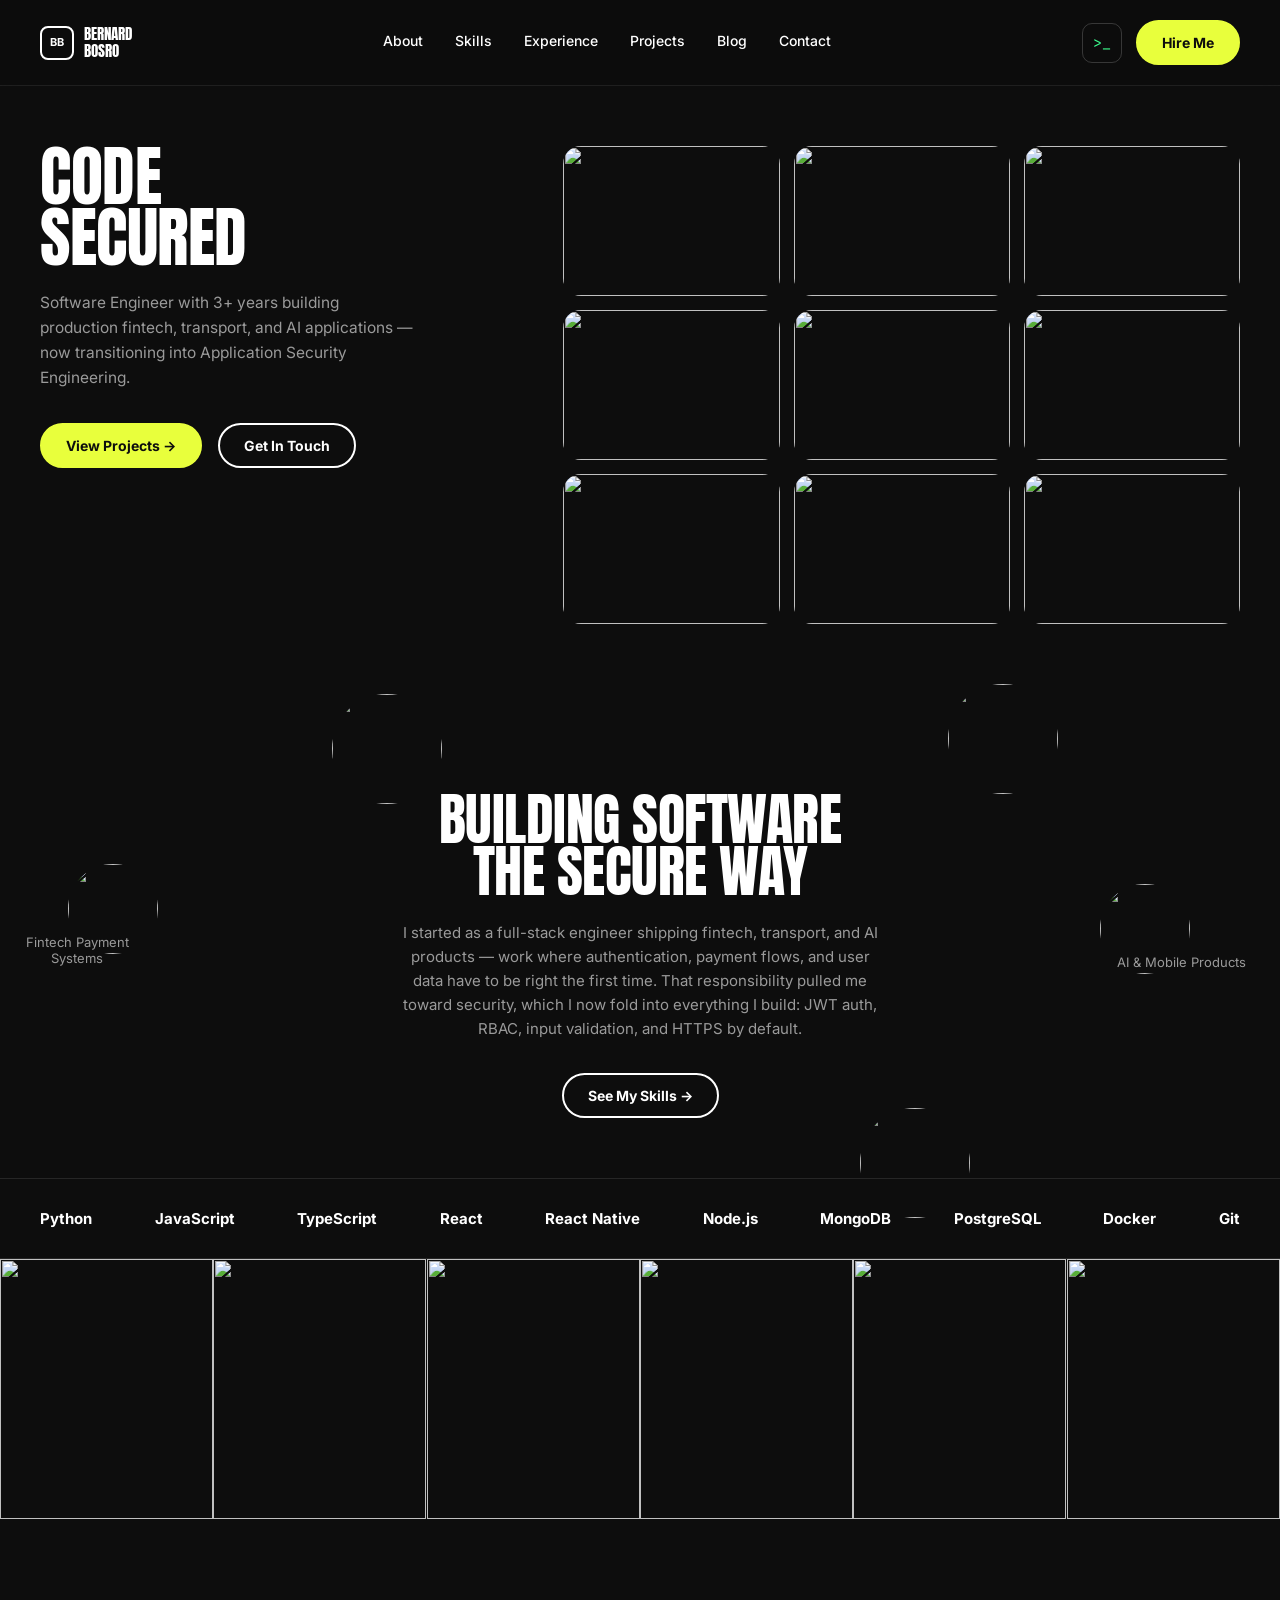
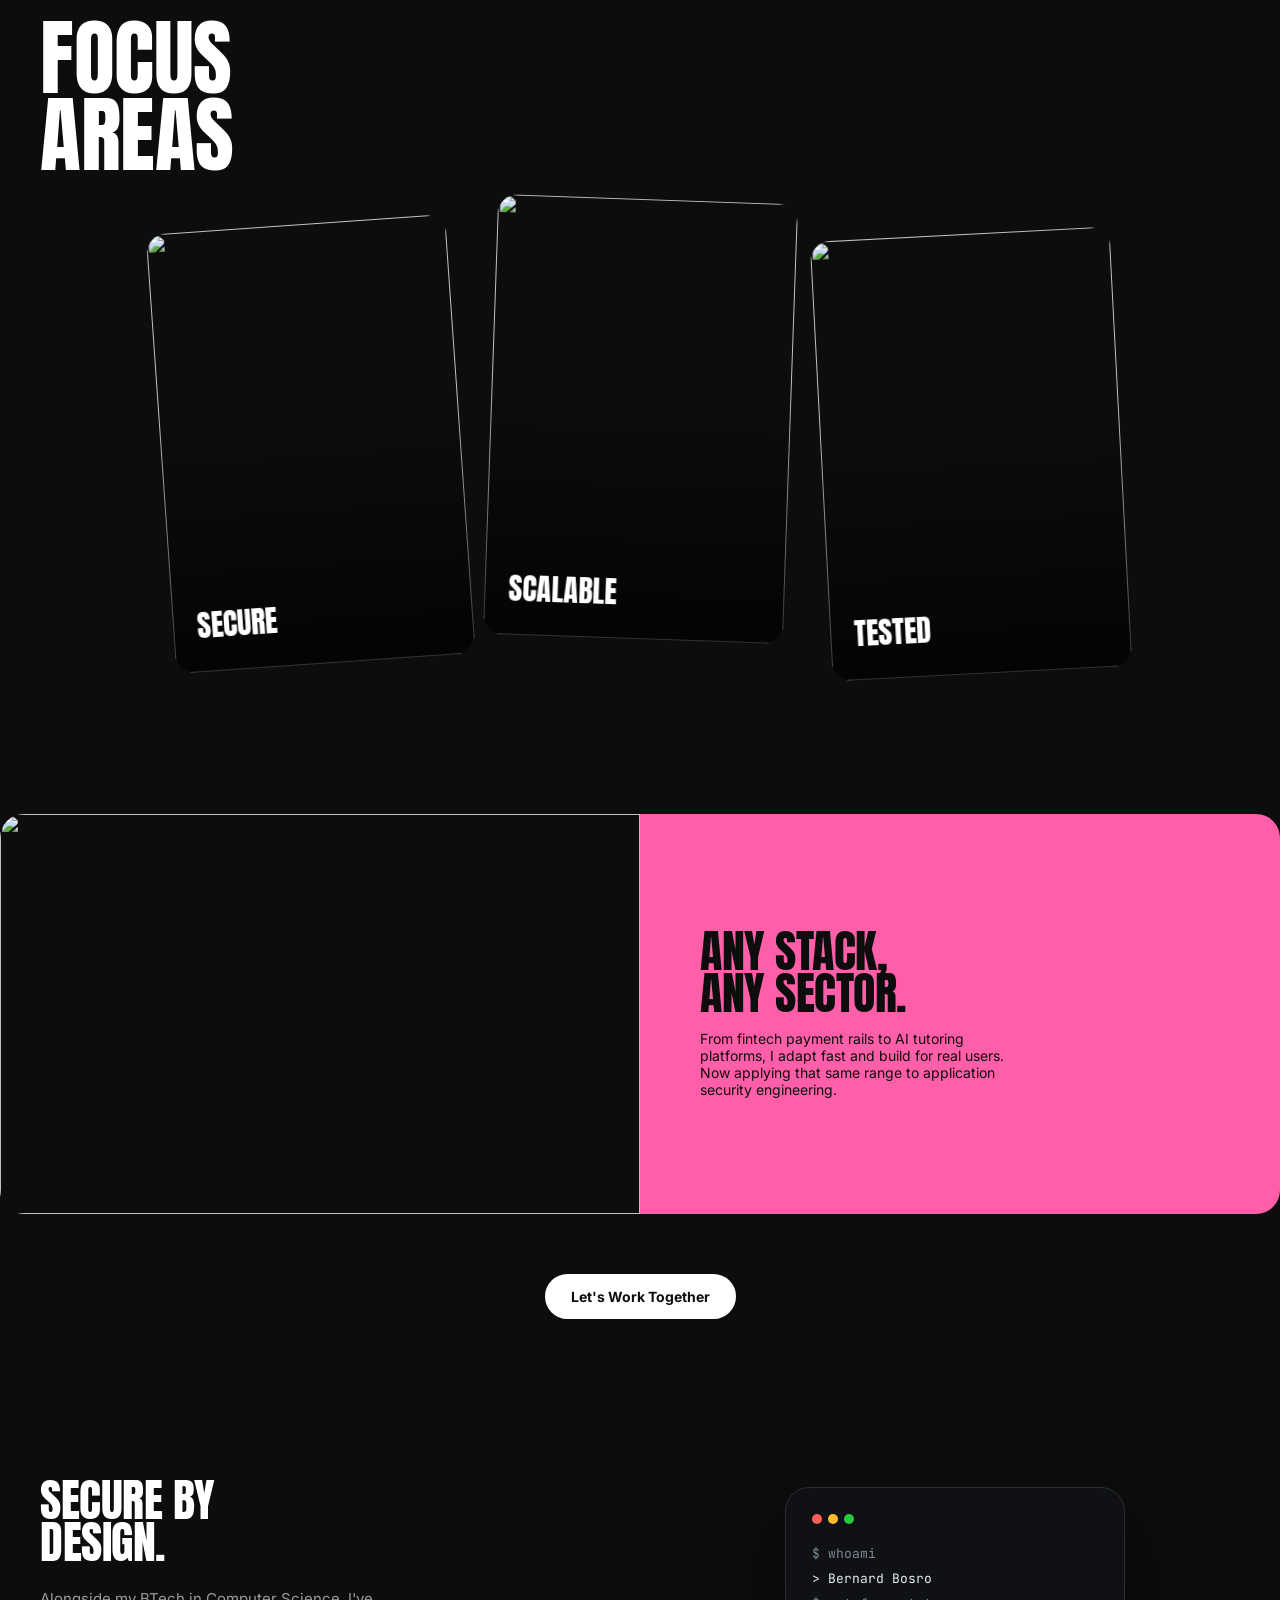
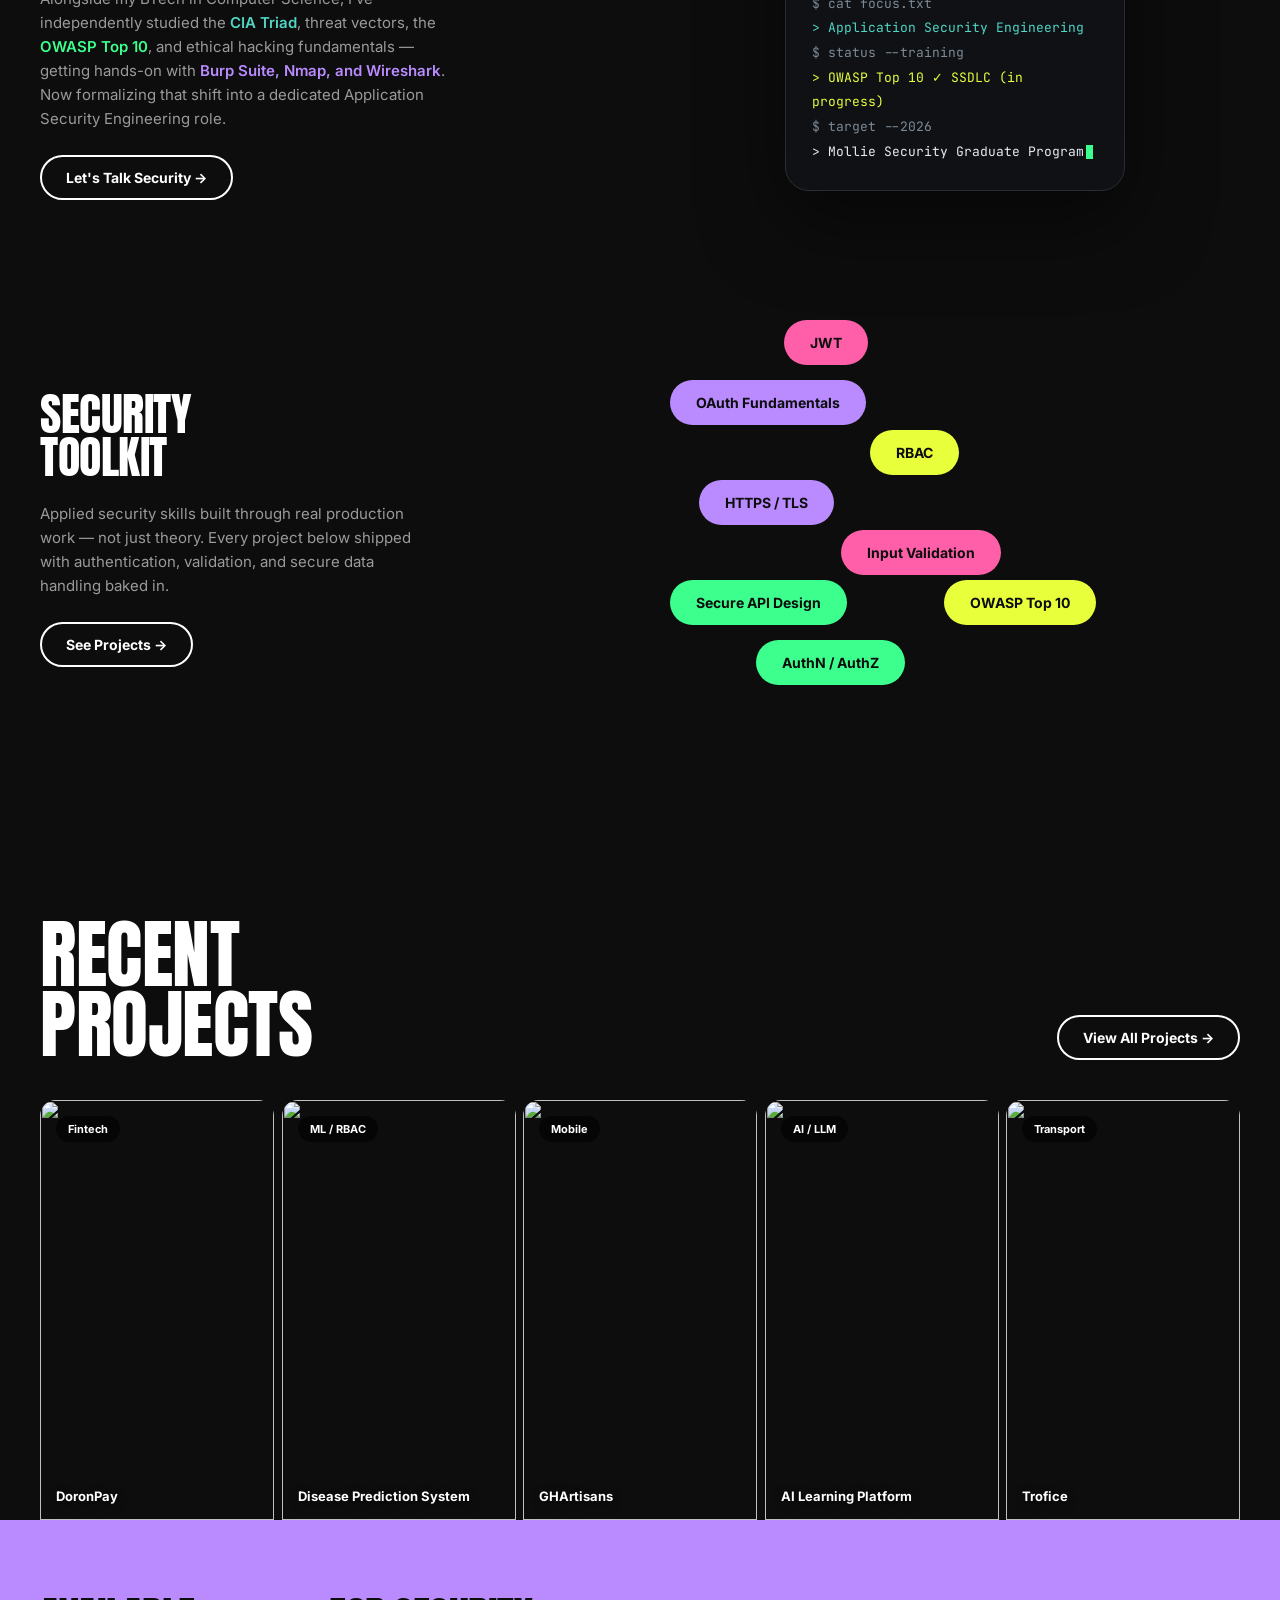
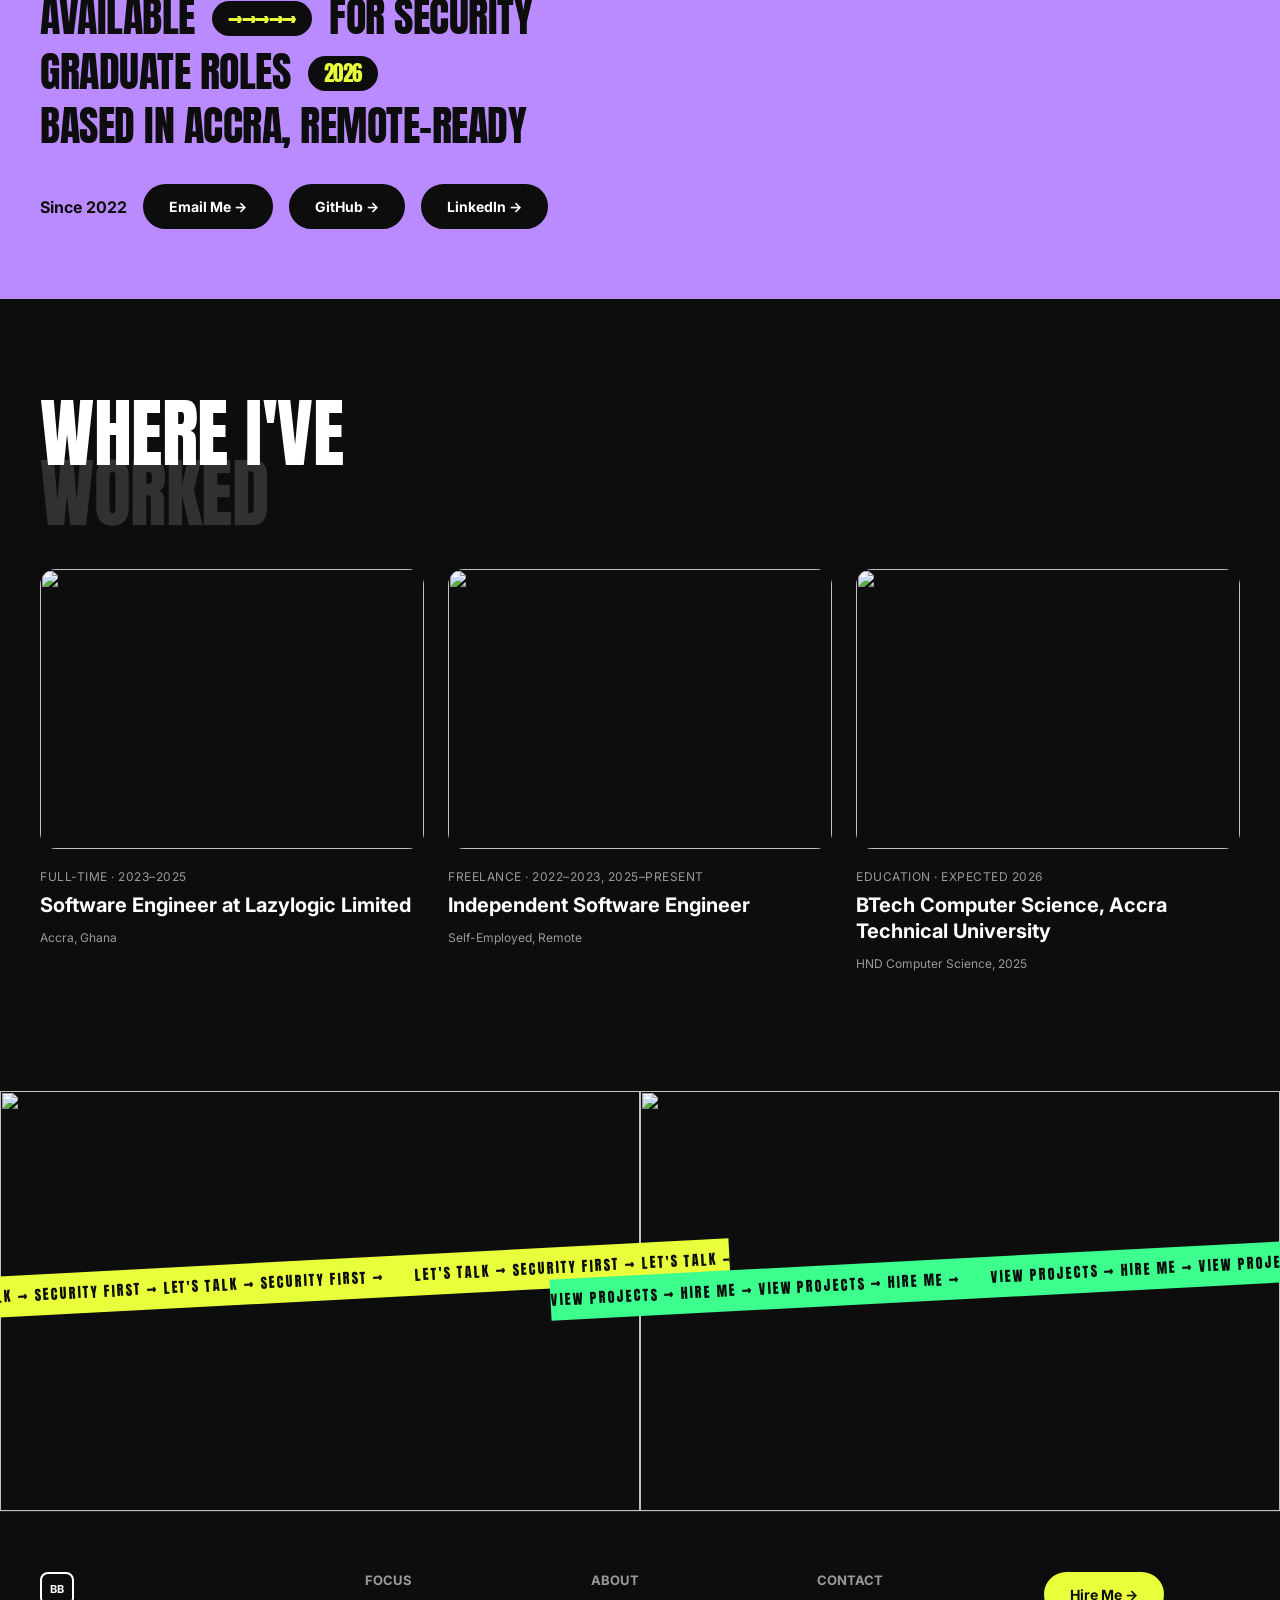
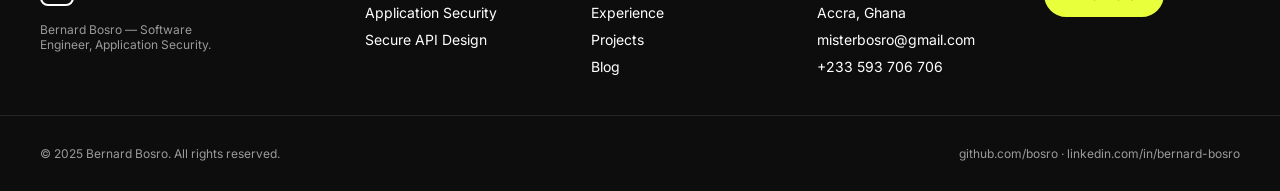
==== index.html @ cc74911b "first commit" ====
<!DOCTYPE html>
<html lang="en">
<head>
<meta charset="UTF-8">
<meta name="viewport" content="width=device-width, initial-scale=1.0">
<title>Bernard Bosro — Software Engineer / Application Security</title>
<link rel="stylesheet" href="style.css">
</head>
<body>

  <!-- NAV -->
  <header>
    <nav>
      <div class="logo">
        <div class="logo-box">BB</div>
        BERNARD<br>BOSRO
      </div>
      <div class="nav-links">
        <a href="#about">About</a>
        <a href="#skills">Skills</a>
        <a href="#experience">Experience</a>
        <a href="#projects">Projects</a>
        <a href="blog.html">Blog</a>
        <a href="#contact">Contact</a>
      </div>
      <div class="nav-right">
        <button class="term-toggle" id="terminalToggle" title="Open terminal (press `)">&gt;_</button>
        <a href="mailto:misterbosro@gmail.com" class="btn btn-yellow">Hire Me</a>
        <button class="hamburger" id="hamburger"><span></span><span></span><span></span></button>
      </div>
    </nav>
  </header>

  <div class="mobile-menu" id="mobileMenu">
    <a href="#about">About</a>
    <a href="#skills">Skills</a>
    <a href="#experience">Experience</a>
    <a href="#projects">Projects</a>
    <a href="blog.html">Blog</a>
    <a href="#contact">Contact</a>
    <a href="mailto:misterbosro@gmail.com" class="btn btn-yellow" style="text-align:center; margin-top:10px;">Hire Me</a>
  </div>

  <!-- HERO -->
  <section class="hero">
    <div class="reveal-left">
      <h1 class="display">Code<br>Secured</h1>
      <p>Software Engineer with 3+ years building production fintech, transport, and AI applications — now transitioning into Application Security Engineering.</p>
      <div class="hero-buttons">
        <a href="#projects" class="btn btn-yellow">View Projects →</a>
        <a href="mailto:misterbosro@gmail.com" class="btn btn-outline">Get In Touch</a>
      </div>
    </div>
    <div class="hero-grid reveal-right">
      <img src="https://images.unsplash.com/photo-1555066931-4365d14bab8c?w=400&h=300&fit=crop" alt="">
      <img src="https://images.unsplash.com/photo-1518770660439-4636190af475?w=400&h=300&fit=crop" alt="">
      <img src="https://images.unsplash.com/photo-1526374965328-7f61d4dc18c5?w=400&h=300&fit=crop" alt="">
      <img src="https://images.unsplash.com/photo-1550751827-4bd374c3f58b?w=400&h=300&fit=crop" alt="">
      <img src="https://images.unsplash.com/photo-1563013544-824ae1b704d3?w=400&h=300&fit=crop" alt="">
      <img src="https://images.unsplash.com/photo-1516321318423-f06f85e504b3?w=400&h=300&fit=crop" alt="">
      <img src="https://images.unsplash.com/photo-1544197150-b99a580bb7a8?w=400&h=300&fit=crop" alt="">
      <img src="https://images.unsplash.com/photo-1607799279861-4dd421887fb3?w=400&h=300&fit=crop" alt="">
      <img src="https://images.unsplash.com/photo-1573164713988-8665fc963095?w=400&h=300&fit=crop" alt="">
    </div>
  </section>

  <!-- BUILD SECURE SECTION -->
  <section class="make-merch" id="about">
    <img class="circle-img" style="top:-20px; left:22%;" src="https://images.unsplash.com/photo-1607706189992-eae578626c86?w=300&h=300&fit=crop" alt="">
    <img class="circle-img" style="top:-30px; right:12%;" src="https://images.unsplash.com/photo-1614064641938-3bbee52942c7?w=300&h=300&fit=crop" alt="">
    <img class="circle-img" style="width:90px; height:90px; top:150px; left:-2%;" src="https://images.unsplash.com/photo-1517694712202-14dd9538aa97?w=300&h=300&fit=crop" alt="">
    <div class="circle-caption" style="top:220px; left:-8%;">Fintech Payment Systems</div>
    <img class="circle-img" style="width:90px; height:90px; top:170px; right:0;" src="https://images.unsplash.com/photo-1551288049-bebda4e38f71?w=300&h=300&fit=crop" alt="">
    <div class="circle-caption" style="top:240px; right:-6%;">AI & Mobile Products</div>
    <h2 class="display reveal-scale">Building Software<br>The Secure Way</h2>
    <p class="reveal">I started as a full-stack engineer shipping fintech, transport, and AI products — work where authentication, payment flows, and user data have to be right the first time. That responsibility pulled me toward security, which I now fold into everything I build: JWT auth, RBAC, input validation, and HTTPS by default.</p>
    <a href="#skills" class="btn btn-outline reveal">See My Skills →</a>
    <img class="circle-img" style="bottom:-40px; right:20%;" src="https://images.unsplash.com/photo-1580927752452-89d86da3fa0a?w=300&h=300&fit=crop" alt="">
  </section>

  <!-- TECH STACK STRIP -->
  <div class="brands reveal">
    <span>Python</span><span>JavaScript</span><span>TypeScript</span><span>React</span>
    <span>React Native</span><span>Node.js</span><span>MongoDB</span><span>PostgreSQL</span>
    <span>Docker</span><span>Git</span>
  </div>

  <!-- IMAGE STRIP -->
  <div class="strip">
    <img class="reveal" src="https://images.unsplash.com/photo-1518432031352-d6fc5c10da5a?w=300&h=300&fit=crop" alt="">
    <img class="reveal" src="https://images.unsplash.com/photo-1550439062-609e1531270e?w=300&h=300&fit=crop" alt="">
    <img class="reveal" src="https://images.unsplash.com/photo-1461749280684-dccba630e2f6?w=300&h=300&fit=crop" alt="">
    <img class="reveal" src="https://images.unsplash.com/photo-1487058792275-0ad4aaf24ca7?w=300&h=300&fit=crop" alt="">
    <img class="reveal" src="https://images.unsplash.com/photo-1498050108023-c5249f4df085?w=300&h=300&fit=crop" alt="">
    <img class="reveal" src="https://images.unsplash.com/photo-1504639725590-34d0984388bd?w=300&h=300&fit=crop" alt="">
  </div>

  <!-- FOCUS AREAS -->
  <div class="experience-title">
    <h2 class="display reveal-scale">Focus<br>Areas</h2>
  </div>
  <div class="experience-cards">
    <div class="exp-card reveal">
      <img src="https://images.unsplash.com/photo-1550439062-609e1531270e?w=500&h=700&fit=crop" alt="">
      <div class="overlay"></div>
      <span>Secure</span>
    </div>
    <div class="exp-card reveal">
      <img src="https://images.unsplash.com/photo-1516110833967-0b5716ca1387?w=500&h=700&fit=crop" alt="">
      <div class="overlay"></div>
      <span>Scalable</span>
    </div>
    <div class="exp-card reveal">
      <img src="https://images.unsplash.com/photo-1504384308090-c894fdcc538d?w=500&h=700&fit=crop" alt="">
      <div class="overlay"></div>
      <span>Tested</span>
    </div>
  </div>

  <!-- AVAILABLE FOR HIRE BANNER -->
  <div class="banner reveal-scale">
    <img src="https://images.unsplash.com/photo-1519389950473-47ba0277781c?w=600&h=500&fit=crop" alt="">
    <div class="banner-text">
      <h2 class="display">Any Stack,<br>Any Sector.</h2>
      <p>From fintech payment rails to AI tutoring platforms, I adapt fast and build for real users. Now applying that same range to application security engineering.</p>
    </div>
  </div>

  <div class="center-btn reveal">
    <a href="mailto:misterbosro@gmail.com" class="btn btn-white">Let's Work Together</a>
  </div>

  <!-- SECURE BY DESIGN -->
  <section class="design-section" id="skills">
    <div class="reveal-left">
      <h2 class="display">Secure By<br>Design.</h2>
      <p>Alongside my BTech in Computer Science, I've independently studied the <span class="hl-cyan">CIA Triad</span>, threat vectors, the <span class="hl-green">OWASP Top 10</span>, and ethical hacking fundamentals — getting hands-on with <span class="hl-purple">Burp Suite, Nmap, and Wireshark</span>. Now formalizing that shift into a dedicated Application Security Engineering role.</p>
      <a href="mailto:misterbosro@gmail.com" class="btn btn-outline">Let's Talk Security →</a>
    </div>
    <div class="phone-mock reveal-right">
      <div class="bar"><span></span><span></span><span></span></div>
      <div class="line">
        <div class="p1">$ whoami</div>
        <div class="p4">&gt; Bernard Bosro</div>
        <div class="p1">$ cat focus.txt</div>
        <div class="p2">&gt; Application Security Engineering</div>
        <div class="p1">$ status --training</div>
        <div class="p3">&gt; OWASP Top 10 ✓ SSDLC (in progress)</div>
        <div class="p1">$ target --2026</div>
        <div class="p4">&gt; Mollie Security Graduate Program<span class="type-cursor"></span></div>
      </div>
    </div>
  </section>

  <!-- SECURITY TOOLKIT PILLS -->
  <section class="customization">
    <div class="reveal-left">
      <h2 class="display">Security<br>Toolkit</h2>
      <p>Applied security skills built through real production work — not just theory. Every project below shipped with authentication, validation, and secure data handling baked in.</p>
      <a href="#projects" class="btn btn-outline">See Projects →</a>
    </div>
    <div class="pill-cloud reveal-right">
      <div class="pill" style="top:0; left:20%; background:var(--pink);">JWT</div>
      <div class="pill" style="top:60px; left:0; background:var(--purple);">OAuth Fundamentals</div>
      <div class="pill" style="top:110px; left:35%; background:var(--yellow);">RBAC</div>
      <div class="pill" style="top:160px; left:5%; background:var(--purple);">HTTPS / TLS</div>
      <div class="pill" style="top:210px; left:30%; background:var(--pink);">Input Validation</div>
      <div class="pill" style="top:260px; left:0; background:var(--green);">Secure API Design</div>
      <div class="pill" style="top:260px; left:48%; background:var(--yellow);">OWASP Top 10</div>
      <div class="pill" style="top:320px; left:15%; background:var(--green);">AuthN / AuthZ</div>
    </div>
  </section>

  <!-- PROJECTS PREVIEW -->
  <div class="case-title" id="projects">
    <div class="case-title-row">
      <h2 class="display reveal-scale">Recent<br>Projects</h2>
      <a href="projects.html" class="btn btn-outline reveal">View All Projects →</a>
    </div>
  </div>
  <div class="case-strip">
    <a class="case-item reveal" href="projects.html#doronpay">
      <img src="https://images.unsplash.com/photo-1563013544-824ae1b704d3?w=300&h=500&fit=crop" alt="">
      <span class="tag">Fintech</span>
      <span class="name">DoronPay</span>
    </a>
    <a class="case-item reveal" href="projects.html#disease-prediction">
      <img src="https://images.unsplash.com/photo-1526374965328-7f61d4dc18c5?w=300&h=500&fit=crop" alt="">
      <span class="tag">ML / RBAC</span>
      <span class="name">Disease Prediction System</span>
    </a>
    <a class="case-item reveal" href="projects.html#ghartisans">
      <img src="https://images.unsplash.com/photo-1512941937669-90a1b58e7e9c?w=300&h=500&fit=crop" alt="">
      <span class="tag">Mobile</span>
      <span class="name">GHArtisans</span>
    </a>
    <a class="case-item reveal" href="projects.html#ai-learning">
      <img src="https://images.unsplash.com/photo-1677442136019-21780ecad995?w=300&h=500&fit=crop" alt="">
      <span class="tag">AI / LLM</span>
      <span class="name">AI Learning Platform</span>
    </a>
    <a class="case-item reveal" href="projects.html#trofice">
      <img src="https://images.unsplash.com/photo-1449965408869-eaa3f722e40d?w=300&h=500&fit=crop" alt="">
      <span class="tag">Transport</span>
      <span class="name">Trofice</span>
    </a>
  </div>

  <!-- AVAILABLE BANNER -->
  <div class="worldwide">
    <div class="worldwide-inner">
      <h2 class="display reveal-scale">Available <span class="tag">→→→→→</span> For Security<br>Graduate Roles <span class="tag">2026</span><br>Based In Accra, Remote-Ready</h2>
      <div class="worldwide-cta reveal">
        <span style="font-weight:700;">Since 2022</span>
        <a href="mailto:misterbosro@gmail.com" class="btn">Email Me →</a>
        <a href="https://github.com/bosro" target="_blank" rel="noopener" class="btn">GitHub →</a>
        <a href="https://linkedin.com/in/bernard-bosro-5bab6a24a" target="_blank" rel="noopener" class="btn">LinkedIn →</a>
      </div>
    </div>
  </div>

  <!-- EXPERIENCE / WORKED -->
  <div class="trending-title" id="experience">
    <h2 class="display reveal">Where I've</h2>
    <h2 class="display ghost reveal">Worked</h2>
  </div>
  <div class="trending-grid">
    <div class="trend-card reveal">
      <img src="https://images.unsplash.com/photo-1551434678-e076c223a692?w=400&h=300&fit=crop" alt="">
      <div class="cat">Full-Time · 2023–2025</div>
      <h3>Software Engineer at Lazylogic Limited</h3>
      <div class="date">Accra, Ghana</div>
    </div>
    <div class="trend-card reveal">
      <img src="https://images.unsplash.com/photo-1521737604893-d14cc237f11d?w=400&h=300&fit=crop" alt="">
      <div class="cat">Freelance · 2022–2023, 2025–Present</div>
      <h3>Independent Software Engineer</h3>
      <div class="date">Self-Employed, Remote</div>
    </div>
    <div class="trend-card reveal">
      <img src="https://images.unsplash.com/photo-1523240795612-9a054b0db644?w=400&h=300&fit=crop" alt="">
      <div class="cat">Education · Expected 2026</div>
      <h3>BTech Computer Science, Accra Technical University</h3>
      <div class="date">HND Computer Science, 2025</div>
    </div>
  </div>

  <!-- FOOTER CTA / MARQUEE TAPES -->
  <div class="footer-cta">
    <img src="https://images.unsplash.com/photo-1555066931-4365d14bab8c?w=600&h=500&fit=crop" alt="">
    <img src="https://images.unsplash.com/photo-1573164713988-8665fc963095?w=600&h=500&fit=crop" alt="">
    <a class="tape left" href="mailto:misterbosro@gmail.com">
      <div class="marquee-track">
        <span>LET'S TALK → SECURITY FIRST → LET'S TALK → SECURITY FIRST →</span>
        <span>LET'S TALK → SECURITY FIRST → LET'S TALK → SECURITY FIRST →</span>
      </div>
    </a>
    <a class="tape right" href="projects.html">
      <div class="marquee-track">
        <span>VIEW PROJECTS → HIRE ME → VIEW PROJECTS → HIRE ME →</span>
        <span>VIEW PROJECTS → HIRE ME → VIEW PROJECTS → HIRE ME →</span>
      </div>
    </a>
  </div>

  <!-- FOOTER -->
  <footer id="contact">
    <div>
      <div class="logo-box" style="margin-bottom:16px;">BB</div>
      <p style="font-size:12px; color:var(--gray); max-width:200px;">Bernard Bosro — Software Engineer, Application Security.</p>
    </div>
    <div>
      <h4>Focus</h4>
      <ul>
        <li>Application Security</li>
        <li>Secure API Design</li>
      </ul>
    </div>
    <div>
      <h4>About</h4>
      <ul>
        <li><a href="#experience">Experience</a></li>
        <li><a href="projects.html">Projects</a></li>
        <li><a href="blog.html">Blog</a></li>
      </ul>
    </div>
    <div>
      <h4>Contact</h4>
      <ul>
        <li>Accra, Ghana</li>
        <li><a href="mailto:misterbosro@gmail.com">misterbosro@gmail.com</a></li>
        <li><a href="tel:+233593706706">+233 593 706 706</a></li>
      </ul>
    </div>
    <div>
      <a href="mailto:misterbosro@gmail.com" class="btn btn-yellow" style="text-align:center;">Hire Me →</a>
    </div>
  </footer>
  <div class="footer-bottom">
    <span>© 2025 Bernard Bosro. All rights reserved.</span>
    <span><a href="https://github.com/bosro" target="_blank" rel="noopener">github.com/bosro</a> · <a href="https://linkedin.com/in/bernard-bosro-5bab6a24a" target="_blank" rel="noopener">linkedin.com/in/bernard-bosro</a></span>
  </div>

  <!-- TERMINAL OVERLAY -->
  <div class="terminal-overlay" id="terminalOverlay">
    <div class="terminal-window">
      <div class="term-titlebar">
        <div class="term-dots"><span></span><span></span><span></span></div>
        <div class="term-title">bernard@bosro — zsh</div>
        <button class="term-close" id="termClose">✕</button>
      </div>
      <div class="term-body" id="termBody"></div>
      <div class="term-input-row" style="padding: 0 20px 14px;">
        <span class="prompt">bernard@bosro:~$</span>
        <input type="text" id="termInput" autocomplete="off" spellcheck="false" placeholder="type 'help' to get started">
      </div>
      <div class="term-hint">Try: about · skills · experience · projects · contact · open github · clear</div>
    </div>
  </div>

  <script src="app.js"></script>
</body>
</html>
---- style.css ----
@import url('https://fonts.googleapis.com/css2?family=Anton&family=Inter:wght@400;500;600;700;800&family=JetBrains+Mono:wght@400;500;700&display=swap');

:root{
  --bg: #0d0d0d;
  --yellow: #e8ff3c;
  --pink: #ff5fa8;
  --green: #3cff8e;
  --purple: #b98bff;
  --cyan: #4fd6c4;
  --white: #ffffff;
  --gray: #9a9a9a;
}

*{ margin:0; padding:0; box-sizing:border-box; }
html{ scroll-behavior:smooth; }

body{
  background: var(--bg);
  color: var(--white);
  font-family: 'Inter', sans-serif;
  overflow-x: hidden;
}

a{ color: inherit; text-decoration: none; }
button{ font-family:inherit; cursor:pointer; }

.display{
  font-family: 'Anton', sans-serif;
  text-transform: uppercase;
  line-height: 0.92;
  letter-spacing: -0.5px;
  font-weight: 400;
}

/* ============ SCROLL REVEAL ============ */
.reveal{
  opacity:0;
  transform: translateY(50px);
  transition: opacity 0.9s cubic-bezier(.16,.8,.24,1), transform 0.9s cubic-bezier(.16,.8,.24,1);
  will-change: transform, opacity;
}
.reveal.in-view{ opacity:1; transform:translateY(0); }

.reveal-scale{
  opacity:0;
  transform: scale(0.88) translateY(30px);
  transition: opacity 1s cubic-bezier(.16,.8,.24,1), transform 1s cubic-bezier(.16,.8,.24,1);
  will-change: transform, opacity;
}
.reveal-scale.in-view{ opacity:1; transform: scale(1) translateY(0); }

.reveal-left{
  opacity:0;
  transform: translateX(-60px);
  transition: opacity 0.9s cubic-bezier(.16,.8,.24,1), transform 0.9s cubic-bezier(.16,.8,.24,1);
}
.reveal-left.in-view{ opacity:1; transform:translateX(0); }

.reveal-right{
  opacity:0;
  transform: translateX(60px);
  transition: opacity 0.9s cubic-bezier(.16,.8,.24,1), transform 0.9s cubic-bezier(.16,.8,.24,1);
}
.reveal-right.in-view{ opacity:1; transform:translateX(0); }

.stagger .reveal:nth-child(1){ transition-delay: 0s; }
.stagger .reveal:nth-child(2){ transition-delay: 0.08s; }
.stagger .reveal:nth-child(3){ transition-delay: 0.16s; }
.stagger .reveal:nth-child(4){ transition-delay: 0.24s; }
.stagger .reveal:nth-child(5){ transition-delay: 0.32s; }
.stagger .reveal:nth-child(6){ transition-delay: 0.4s; }

/* ============ NAV ============ */
header{
  position: sticky;
  top:0;
  z-index: 200;
  background: rgba(13,13,13,0.75);
  backdrop-filter: blur(10px);
  border-bottom: 1px solid rgba(255,255,255,0.08);
}
nav{
  display:flex;
  align-items:center;
  justify-content:space-between;
  padding: 20px 40px;
  max-width:1400px;
  margin:0 auto;
}
.logo{
  display:flex;
  align-items:center;
  gap:10px;
  font-family:'Anton', sans-serif;
  font-size:15px;
  line-height:1.1;
}
.logo-box{
  width:34px; height:34px;
  border:2px solid var(--white);
  display:flex; align-items:center; justify-content:center;
  font-size:11px;
  border-radius: 8px;
  font-family:'Inter',sans-serif;
  font-weight:700;
}
.nav-links{
  display:flex;
  gap:32px;
  font-size:14px;
  font-weight:500;
}
.nav-links a{ position:relative; padding-bottom:4px; }
.nav-links a::after{
  content:"";
  position:absolute; left:0; bottom:0;
  width:0; height:1px;
  background: var(--yellow);
  transition: width .25s ease;
}
.nav-links a:hover::after{ width:100%; }

.nav-right{ display:flex; align-items:center; gap:14px; }

.term-toggle{
  width:40px; height:40px;
  border-radius:10px;
  border:1px solid rgba(255,255,255,0.18);
  background:transparent;
  color:var(--green);
  font-family:'JetBrains Mono', monospace;
  font-size:15px;
  display:flex; align-items:center; justify-content:center;
  transition: all .2s ease;
}
.term-toggle:hover{ border-color:var(--green); background:rgba(60,255,142,0.08); }

.hamburger{
  display:none;
  flex-direction:column;
  gap:5px;
  width:34px; height:34px;
  border:none;
  background:transparent;
  align-items:center;
  justify-content:center;
}
.hamburger span{
  width:22px; height:2px;
  background:var(--white);
  transition: all .25s ease;
  display:block;
}
.hamburger.open span:nth-child(1){ transform: translateY(7px) rotate(45deg); }
.hamburger.open span:nth-child(2){ opacity:0; }
.hamburger.open span:nth-child(3){ transform: translateY(-7px) rotate(-45deg); }

.mobile-menu{
  display:none;
  position:fixed;
  inset:0;
  top:73px;
  background: rgba(10,10,10,0.98);
  z-index:150;
  padding: 40px;
  flex-direction:column;
  gap:24px;
  font-size:24px;
  font-family:'Anton', sans-serif;
  text-transform:uppercase;
  transform: translateY(-20px);
  opacity:0;
  pointer-events:none;
  transition: all .3s ease;
}
.mobile-menu.open{
  display:flex;
  transform: translateY(0);
  opacity:1;
  pointer-events:all;
}
.mobile-menu a{ border-bottom:1px solid #222; padding-bottom:16px; }

.btn{
  padding: 12px 24px;
  border-radius: 30px;
  font-size: 14px;
  font-weight:700;
  display:inline-block;
  border: 2px solid var(--white);
  white-space:nowrap;
  transition: transform .2s ease, box-shadow .2s ease;
}
.btn:hover{ transform: translateY(-2px); }
.btn-yellow{
  background: var(--yellow);
  color: #0d0d0d;
  border-color: var(--yellow);
}
.btn-yellow:hover{ box-shadow: 0 8px 24px rgba(232,255,60,0.25); }
.btn-outline{
  background:transparent;
  color:var(--white);
}
.btn-outline:hover{ border-color: var(--cyan); color:var(--cyan); }
.btn-white{
  background:var(--white);
  color:#0d0d0d;
  border-color:var(--white);
}

/* ============ HERO ============ */
.hero{
  display:grid;
  grid-template-columns: 1fr 1.4fr;
  gap: 40px;
  padding: 60px 40px 90px;
  align-items:start;
  max-width:1400px;
  margin:0 auto;
}
.hero h1{
  font-size: clamp(46px, 6vw, 66px);
}
.hero p{
  color: var(--gray);
  margin: 24px 0 32px;
  max-width: 380px;
  font-size:15.5px;
  line-height:1.6;
}
.hero-buttons{ display:flex; gap:16px; flex-wrap:wrap; }
.hero-grid{
  display:grid;
  grid-template-columns: repeat(3, 1fr);
  gap:14px;
}
.hero-grid img{
  width:100%;
  height:150px;
  object-fit:cover;
  border-radius:18px;
  display:block;
  transition: transform .4s ease;
}
.hero-grid a:hover img{ transform: scale(1.04); }

/* ============ MAKE MERCH -> BUILD SECURE ============ */
.make-merch{
  text-align:center;
  padding: 80px 40px 60px;
  position:relative;
  max-width: 1100px;
  margin: 0 auto;
}
.make-merch h2{ font-size: clamp(34px,6vw,56px); }
.make-merch p{
  max-width:480px;
  margin: 24px auto 32px;
  color: var(--gray);
  font-size:15px;
  line-height:1.6;
}
.circle-img{
  position:absolute;
  width:110px; height:110px;
  border-radius:50%;
  object-fit:cover;
}
.circle-caption{
  position:absolute;
  font-size: 13px;
  color: var(--gray);
  width: 150px;
  text-align:center;
}

.brands{
  display:flex;
  justify-content:space-between;
  align-items:center;
  padding: 30px 40px;
  border-top: 1px solid #262626;
  border-bottom: 1px solid #262626;
  flex-wrap:wrap;
  gap: 20px;
  opacity:0.7;
  font-weight:700;
  font-size:15px;
  max-width:1400px;
  margin:0 auto;
}

.strip{
  display:grid;
  grid-template-columns: repeat(6,1fr);
}
.strip img{
  width:100%;
  height:260px;
  object-fit:cover;
  transition: filter .3s ease;
}
.strip img:hover{ filter:brightness(1.15); }

/* ============ FOCUS AREAS ============ */
.experience-title{ padding: 100px 40px 20px; max-width:1400px; margin:0 auto; }
.experience-title h2{ font-size: clamp(44px,9vw,84px); }
.experience-cards{
  display:flex;
  justify-content:center;
  gap: 30px;
  padding: 20px 40px 100px;
  flex-wrap: wrap;
}
.exp-card{
  position:relative;
  width: 300px;
  height: 440px;
  overflow:hidden;
  border-radius: 20px;
  flex-shrink:0;
  transition: transform .4s ease;
}
.exp-card:hover{ transform: translateY(-10px) !important; }
.exp-card:nth-child(1){ transform: rotate(-4deg) translateY(10px); }
.exp-card:nth-child(2){ transform: rotate(2deg) translateY(-15px); z-index:2; }
.exp-card:nth-child(3){ transform: rotate(-3deg) translateY(20px); }
.exp-card img{ width:100%; height:100%; object-fit:cover; }
.exp-card .overlay{
  position:absolute; inset:0;
  background: linear-gradient(180deg, rgba(0,0,0,0) 40%, rgba(0,0,0,0.75) 100%);
}
.exp-card span{
  position:absolute;
  bottom: 24px; left: 24px;
  font-family:'Anton', sans-serif;
  font-size: 30px;
  text-transform:uppercase;
  color:#fff;
  z-index:1;
}

/* ============ BANNER ============ */
.banner{
  display:grid;
  grid-template-columns: 1fr 1fr;
  margin: 60px 40px;
  border-radius: 24px;
  overflow:hidden;
  max-width:1400px;
  margin-left:auto; margin-right:auto;
}
.banner img{ width:100%; height:400px; object-fit:cover; }
.banner-text{
  background: var(--pink);
  color: #0d0d0d;
  display:flex;
  flex-direction:column;
  justify-content:center;
  padding: 60px;
}
.banner-text h2{ font-size: clamp(30px,5vw,46px); }
.banner-text p{ margin-top:16px; font-size:14px; max-width:320px; }

.center-btn{ text-align:center; margin: 50px 0 100px; }

/* ============ SECURE BY DESIGN ============ */
.design-section{
  display:grid;
  grid-template-columns: 1fr 1fr;
  gap: 60px;
  padding: 60px 40px 120px;
  align-items:center;
  max-width:1400px;
  margin:0 auto;
}
.design-section h2{ font-size: clamp(30px,5vw,46px); }
.design-section p{
  color: var(--gray);
  margin: 24px 0 24px;
  max-width:420px;
  font-size:15px;
  line-height:1.6;
}
.hl-green{ color:var(--green); font-weight:600; }
.hl-purple{ color:var(--purple); font-weight:600; }
.hl-cyan{ color:var(--cyan); font-weight:600; }

.phone-mock{
  background: #0f1115;
  border: 1px solid #2a2d33;
  border-radius: 24px;
  padding: 26px;
  max-width: 340px;
  margin: 0 auto;
  font-family: 'JetBrains Mono', monospace;
  color:#e7ecef;
  box-shadow: 0 30px 80px rgba(0,0,0,0.5);
}
.phone-mock .bar{ display:flex; gap:6px; margin-bottom:18px; }
.phone-mock .bar span{ width:10px; height:10px; border-radius:50%; background:#333; }
.phone-mock .bar span:nth-child(1){ background:#ff5f56; }
.phone-mock .bar span:nth-child(2){ background:#ffbd2e; }
.phone-mock .bar span:nth-child(3){ background:#27c93f; }
.phone-mock .line{ font-size: 13px; line-height: 1.9; }
.phone-mock .p1{ color:#7c8a96; }
.phone-mock .p2{ color: var(--cyan); }
.phone-mock .p3{ color: var(--yellow); }
.phone-mock .p4{ color:#e7ecef; }
.type-cursor{
  display:inline-block; width:7px; height:14px;
  background: var(--green);
  margin-left:2px;
  animation: blink 1s steps(1) infinite;
  vertical-align:middle;
}
@keyframes blink{ 0%,100%{opacity:1;} 50%{opacity:0;} }

/* ============ TOOLKIT PILLS ============ */
.customization{
  display:grid;
  grid-template-columns: 1fr 1fr;
  gap:60px;
  padding: 0 40px 120px;
  align-items:center;
  max-width:1400px;
  margin:0 auto;
}
.customization h2{ font-size: clamp(30px,5vw,46px); }
.customization p{
  color:var(--gray);
  margin: 24px 0;
  max-width:380px;
  font-size:15px;
  line-height:1.6;
}
.pill-cloud{ position:relative; height: 420px; }
.pill{
  position:absolute;
  padding: 14px 26px;
  border-radius: 30px;
  font-weight:700;
  font-size:14px;
  color:#0d0d0d;
  white-space:nowrap;
  transition: transform .3s ease;
}
.pill:hover{ transform: scale(1.08); }

/* ============ PROJECTS PREVIEW ============ */
.case-title{ padding: 60px 40px 40px; max-width:1400px; margin:0 auto; }
.case-title h2{ font-size: clamp(40px,8vw,76px); }
.case-title-row{ display:flex; justify-content:space-between; align-items:flex-end; flex-wrap:wrap; gap:20px; }
.case-strip{
  display:grid;
  grid-template-columns: repeat(5,1fr);
  gap: 8px;
  padding: 0 40px;
  max-width:1400px;
  margin:0 auto;
}
.case-item{
  position:relative;
  border-radius: 16px 16px 0 0;
  overflow:hidden;
  height: 420px;
  display:block;
}
.case-item img{ width:100%; height:100%; object-fit:cover; transition: transform .5s ease; }
.case-item:hover img{ transform: scale(1.08); }
.case-item .tag{
  position:absolute; top:16px; left:16px;
  background:rgba(0,0,0,0.6);
  padding: 6px 12px; border-radius:20px; font-size:11px; font-weight:700;
}
.case-item .name{
  position:absolute; bottom:16px; left:16px; right:16px;
  font-size:13px; font-weight:700;
  text-shadow:0 2px 8px rgba(0,0,0,0.8);
}

/* ============ AVAILABLE BANNER ============ */
.worldwide{
  background: var(--purple);
  color:#0d0d0d;
  padding: 70px 40px;
}
.worldwide-inner{ max-width:1400px; margin:0 auto; }
.worldwide h2{ font-size: clamp(26px,5vw,42px); line-height:1.3; }
.worldwide .tag{
  background: #0d0d0d;
  color:var(--yellow);
  padding: 4px 16px;
  border-radius: 20px;
  font-size: 0.5em;
  display:inline-block;
  vertical-align:middle;
  margin: 0 8px;
}
.worldwide-cta{ display:flex; align-items:center; gap:16px; margin-top: 30px; flex-wrap:wrap; }
.worldwide-cta .btn{ background:#0d0d0d; color:var(--white); border-color:#0d0d0d; }

/* ============ EXPERIENCE / WORKED ============ */
.trending-title{ padding: 100px 40px 40px; max-width:1400px; margin:0 auto; }
.trending-title h2{ font-size: clamp(40px,8vw,76px); opacity:1; }
.trending-title h2.ghost{ opacity:0.15; margin-top:-10px; -webkit-text-stroke: 1px rgba(255,255,255,0.3); }
.trending-grid{
  display:grid;
  grid-template-columns: repeat(3, 1fr);
  gap: 24px;
  padding: 0 40px 120px;
  max-width:1400px;
  margin:0 auto;
}
.trend-card img{ width:100%; height: 280px; object-fit:cover; border-radius: 16px; }
.trend-card .cat{ color: var(--gray); font-size:12px; margin-top:16px; text-transform:uppercase; letter-spacing:0.5px; }
.trend-card h3{ font-size: 20px; margin: 8px 0 12px; line-height:1.3; }
.trend-card .date{ color:var(--gray); font-size:12px; }
.read-more{ display:inline-block; margin-top: 16px; border:1px solid #444; padding: 8px 18px; border-radius:20px; font-size:12px; transition: all .2s ease;}
.read-more:hover{ border-color: var(--yellow); color:var(--yellow); }

/* ============ MARQUEE TAPE ============ */
.footer-cta{ position:relative; display:grid; grid-template-columns: 1fr 1fr; }
.footer-cta img{ width:100%; height: 420px; object-fit:cover; }
.tape{
  position:absolute;
  overflow:hidden;
  white-space:nowrap;
  width: 62%;
  color:#0d0d0d;
}
.tape.left{ top: 40%; left:-5%; background: var(--yellow); transform: rotate(-3deg); }
.tape.right{ top:40%; right:-5%; background:var(--green); transform: rotate(-3deg); }
.marquee-track{
  display:inline-flex;
  animation: marquee 9s linear infinite;
  padding: 10px 0;
}
.marquee-track span{
  font-family:'Anton', sans-serif;
  font-size:14px;
  letter-spacing:2px;
  padding-right: 30px;
  flex-shrink:0;
}
@keyframes marquee{
  0%{ transform: translateX(0); }
  100%{ transform: translateX(-50%); }
}

/* ============ FOOTER ============ */
footer{
  background:#0d0d0d;
  padding: 60px 40px 30px;
  display:grid;
  grid-template-columns: 1.5fr 1fr 1fr 1fr 1fr;
  gap:30px;
  border-top:1px solid #262626;
  max-width:1400px;
  margin:0 auto;
}
footer h4{ font-size:13px; color:var(--gray); margin-bottom:16px; text-transform:uppercase; }
footer ul{ list-style:none; }
footer li{ margin-bottom:10px; font-size:14px; }
footer li a:hover{ color: var(--yellow); }
.footer-bottom{
  display:flex; justify-content:space-between;
  padding: 30px 40px; font-size:12px; color:var(--gray);
  border-top:1px solid #262626;
  max-width:1400px; margin:0 auto;
  flex-wrap:wrap; gap:10px;
}

/* ============ TERMINAL OVERLAY ============ */
.terminal-overlay{
  position:fixed; inset:0;
  background: rgba(5,6,8,0.97);
  z-index: 500;
  display:flex;
  align-items:center;
  justify-content:center;
  opacity:0;
  pointer-events:none;
  transition: opacity .3s ease;
  padding: 24px;
}
.terminal-overlay.open{ opacity:1; pointer-events:all; }
.terminal-window{
  width:100%;
  max-width: 780px;
  height: 560px;
  max-height: 82vh;
  background: #0a0d10;
  border: 1px solid #232830;
  border-radius: 14px;
  overflow:hidden;
  display:flex;
  flex-direction:column;
  box-shadow: 0 40px 120px rgba(0,0,0,0.6);
  transform: scale(0.94) translateY(20px);
  transition: transform .35s cubic-bezier(.16,.8,.24,1);
}
.terminal-overlay.open .terminal-window{ transform: scale(1) translateY(0); }
.term-titlebar{
  display:flex; align-items:center; justify-content:space-between;
  padding: 12px 16px;
  background: #12161b;
  border-bottom: 1px solid #232830;
}
.term-dots{ display:flex; gap:7px; }
.term-dots span{ width:11px; height:11px; border-radius:50%; }
.term-dots span:nth-child(1){ background:#ff5f56; }
.term-dots span:nth-child(2){ background:#ffbd2e; }
.term-dots span:nth-child(3){ background:#27c93f; }
.term-title{ font-family:'JetBrains Mono', monospace; font-size:12px; color:#7c8a96; }
.term-close{ background:none; border:none; color:#7c8a96; font-size:18px; }
.term-close:hover{ color:var(--white); }
.term-body{
  flex:1;
  padding: 18px 20px;
  overflow-y:auto;
  font-family:'JetBrains Mono', monospace;
  font-size: 13.5px;
  line-height:1.7;
  color:#c3cbd1;
}
.term-body::-webkit-scrollbar{ width:8px; }
.term-body::-webkit-scrollbar-thumb{ background:#232830; border-radius:4px; }
.term-line{ white-space:pre-wrap; word-break:break-word; margin-bottom:2px; }
.term-line.cmd{ color: var(--white); }
.term-line.cmd::before{ content:"bernard@bosro:~$ "; color: var(--green); }
.term-line.out{ color:#9aa5ad; margin-bottom:14px; }
.term-line.accent{ color: var(--cyan); }
.term-line.warn{ color: var(--yellow); }
.term-input-row{
  display:flex; align-items:center; gap:8px;
  padding-top: 6px;
}
.term-input-row .prompt{ color: var(--green); flex-shrink:0; }
.term-input-row input{
  flex:1;
  background:transparent;
  border:none;
  outline:none;
  color: var(--white);
  font-family:'JetBrains Mono', monospace;
  font-size: 13.5px;
}
.term-hint{
  padding: 10px 20px 16px;
  font-family:'JetBrains Mono', monospace;
  font-size: 11px;
  color:#4a5259;
  border-top: 1px dashed #1c2127;
}

/* ============ PROJECTS PAGE ============ */
.projects-hero{
  padding: 70px 40px 50px;
  max-width:1400px;
  margin:0 auto;
}
.projects-hero h1{ font-size: clamp(44px,8vw,80px); }
.projects-hero p{ color:var(--gray); max-width:520px; margin-top:20px; font-size:15.5px; line-height:1.6; }

.filters{
  display:flex; gap:10px; flex-wrap:wrap;
  padding: 0 40px 40px;
  max-width:1400px; margin:0 auto;
}
.filter-btn{
  font-size:13px; font-weight:600;
  padding: 9px 18px;
  border-radius:20px;
  border:1px solid #2a2a2a;
  color: var(--gray);
  background:transparent;
  transition: all .2s ease;
}
.filter-btn.active, .filter-btn:hover{
  border-color: var(--yellow);
  color: var(--yellow);
}

.projects-full-grid{
  display:grid;
  grid-template-columns: repeat(2, 1fr);
  gap: 26px;
  padding: 0 40px 120px;
  max-width:1400px;
  margin:0 auto;
}
.pf-card{
  background:#121212;
  border:1px solid #232323;
  border-radius:18px;
  overflow:hidden;
  transition: transform .35s ease, border-color .35s ease;
}
.pf-card:hover{ transform: translateY(-6px); border-color:#3a3a3a; }
.pf-card img{ width:100%; height:230px; object-fit:cover; }
.pf-body{ padding:26px; }
.pf-top{ display:flex; justify-content:space-between; align-items:flex-start; gap:12px; margin-bottom:12px;}
.pf-body h3{ font-size:21px; font-weight:700; }
.pf-tag{
  font-size:11px; font-weight:700; text-transform:uppercase;
  color:#0d0d0d;
  padding: 5px 12px; border-radius:14px;
  flex-shrink:0;
  white-space:nowrap;
}
.pf-body p.desc{ color:var(--gray); font-size:14px; line-height:1.6; margin-bottom:16px; }
.pf-body ul{ display:flex; flex-direction:column; gap:8px; margin-bottom:18px; }
.pf-body li{
  font-size:13.5px; color:#c3cbd1; line-height:1.55;
  padding-left:16px; position:relative;
}
.pf-body li::before{ content:"›"; position:absolute; left:0; color:var(--yellow); }
.pf-stack{ display:flex; flex-wrap:wrap; gap:7px; }
.pf-stack span{
  font-family:'JetBrains Mono', monospace;
  font-size:11px; color:var(--cyan);
  background: rgba(79,214,196,0.08);
  border:1px solid rgba(79,214,196,0.25);
  padding:4px 9px; border-radius:5px;
}

.more-card{
  border: 2px dashed #2a2a2a;
  border-radius:18px;
  display:flex; align-items:center; justify-content:center;
  flex-direction:column;
  gap:12px;
  min-height: 320px;
  color:var(--gray);
  text-align:center;
  padding: 30px;
}
.more-card span.plus{
  font-size:32px; color:#3a3a3a;
}

@media(max-width: 900px){
  .hero{ grid-template-columns: 1fr; padding:40px 24px 60px; }
  .hero-grid{ grid-template-columns: repeat(3,1fr); gap:8px; }
  .hero-grid img{ height:100px; border-radius:12px; }
  .banner{ grid-template-columns:1fr; margin:40px 20px; }
  .banner img{ height:220px; }
  .banner-text{ padding:36px 28px; }
  .design-section{ grid-template-columns:1fr; padding:40px 24px 80px; gap:40px;}
  .customization{ grid-template-columns:1fr; padding:0 24px 80px; gap:20px; }
  .pill-cloud{ height:auto; position:static; display:flex; flex-wrap:wrap; gap:10px; }
  .pill{ position:static; }
  .case-strip{ grid-template-columns: repeat(2,1fr); padding:0 20px; }
  .case-item{ height:260px; }
  .trending-grid{ grid-template-columns:1fr; padding:0 24px 80px; }
  footer{ grid-template-columns: 1fr 1fr; padding:50px 24px 20px; }
  .nav-links{ display:none; }
  .hamburger{ display:flex; }
  .experience-title{ padding:70px 24px 10px; }
  .experience-cards{ padding:20px 24px 80px; gap:20px; }
  .exp-card{ width: 85vw; max-width:320px; height:400px; }
  .case-title, .trending-title{ padding:70px 24px 30px; }
  .footer-cta{ grid-template-columns: 1fr; }
  .footer-cta img{ height:260px; }
  .tape{ width:85%; }
  .make-merch{ padding:60px 24px 40px; }
  .circle-img, .circle-caption{ display:none; }
  .brands{ padding:24px; justify-content:center; gap:24px; font-size:13px; }
  .strip{ grid-template-columns: repeat(3,1fr); }
  .strip img{ height:140px; }
  .worldwide{ padding:50px 24px; }
  .worldwide-cta{ gap:10px; }
  .projects-full-grid{ grid-template-columns:1fr; padding:0 24px 80px; }
  .projects-hero, .filters{ padding-left:24px; padding-right:24px; }
}

@media(max-width:520px){
  .hero-buttons{ flex-direction:column; align-items:stretch; }
  .hero-buttons .btn{ text-align:center; }
  .worldwide-cta{ flex-direction:column; align-items:flex-start; }
  .worldwide-cta .btn{ width:100%; text-align:center; }
  .case-strip{ grid-template-columns: 1fr 1fr; }
  .terminal-window{ height: 78vh; }
}

/* ============ BLOG PAGE ============ */
.blog-grid{
  display:grid;
  grid-template-columns: repeat(3, 1fr);
  gap: 26px;
  padding: 0 40px 120px;
  max-width:1400px;
  margin:0 auto;
}
.blog-card{
  background:#121212;
  border:1px solid #232323;
  border-radius:18px;
  overflow:hidden;
  display:flex;
  flex-direction:column;
  transition: transform .35s ease, border-color .35s ease;
}
.blog-card:hover{ transform: translateY(-6px); border-color:#3a3a3a; }
.blog-card .cover{
  width:100%; height:170px;
  object-fit:cover;
  background:#1a1a1a;
}
.blog-card .cover-fallback{
  width:100%; height:170px;
  display:flex; align-items:center; justify-content:center;
  background: linear-gradient(135deg, #17181c, #0d0d0d);
  font-family:'JetBrains Mono', monospace;
  color:#2f333a;
  font-size:12px;
}
.blog-body{ padding:22px; display:flex; flex-direction:column; flex:1; }
.blog-tags{ display:flex; gap:6px; flex-wrap:wrap; margin-bottom:12px; }
.blog-tags span{
  font-family:'JetBrains Mono', monospace;
  font-size:10.5px;
  color: var(--cyan);
  background: rgba(79,214,196,0.08);
  border:1px solid rgba(79,214,196,0.25);
  padding:3px 8px; border-radius:5px;
  text-transform:lowercase;
}
.blog-body h3{ font-size:17px; font-weight:700; line-height:1.35; margin-bottom:10px; }
.blog-body p.excerpt{ color:var(--gray); font-size:13.5px; line-height:1.6; margin-bottom:16px; flex:1; }
.blog-meta{
  display:flex; align-items:center; justify-content:space-between;
  font-size:12px; color:#6b6b6b;
  padding-top:14px;
  border-top:1px solid #1e1e1e;
}
.blog-meta .author{ display:flex; align-items:center; gap:8px; }
.blog-meta .author img{ width:22px; height:22px; border-radius:50%; object-fit:cover; }

.blog-state{
  text-align:center;
  padding: 60px 40px;
  color: var(--gray);
  font-family:'JetBrains Mono', monospace;
  font-size:14px;
  grid-column: 1 / -1;
}
.blog-state .dots span{
  display:inline-block;
  width:6px; height:6px;
  border-radius:50%;
  background: var(--green);
  margin: 0 3px;
  animation: dotPulse 1.2s ease-in-out infinite;
}
.blog-state .dots span:nth-child(2){ animation-delay:.15s; }
.blog-state .dots span:nth-child(3){ animation-delay:.3s; }
@keyframes dotPulse{ 0%,80%,100%{ opacity:.25; transform:scale(0.8);} 40%{ opacity:1; transform:scale(1);} }

.retry-btn{
  margin-top:16px;
  font-family:'JetBrains Mono', monospace;
  font-size:13px;
  padding:9px 18px;
  border:1px solid var(--line, #2a2a2a);
  border-radius:20px;
  color: var(--white);
  background:transparent;
}
.retry-btn:hover{ border-color: var(--yellow); color: var(--yellow); }

@media(max-width:900px){
  .blog-grid{ grid-template-columns:1fr; padding:0 24px 80px; }
}
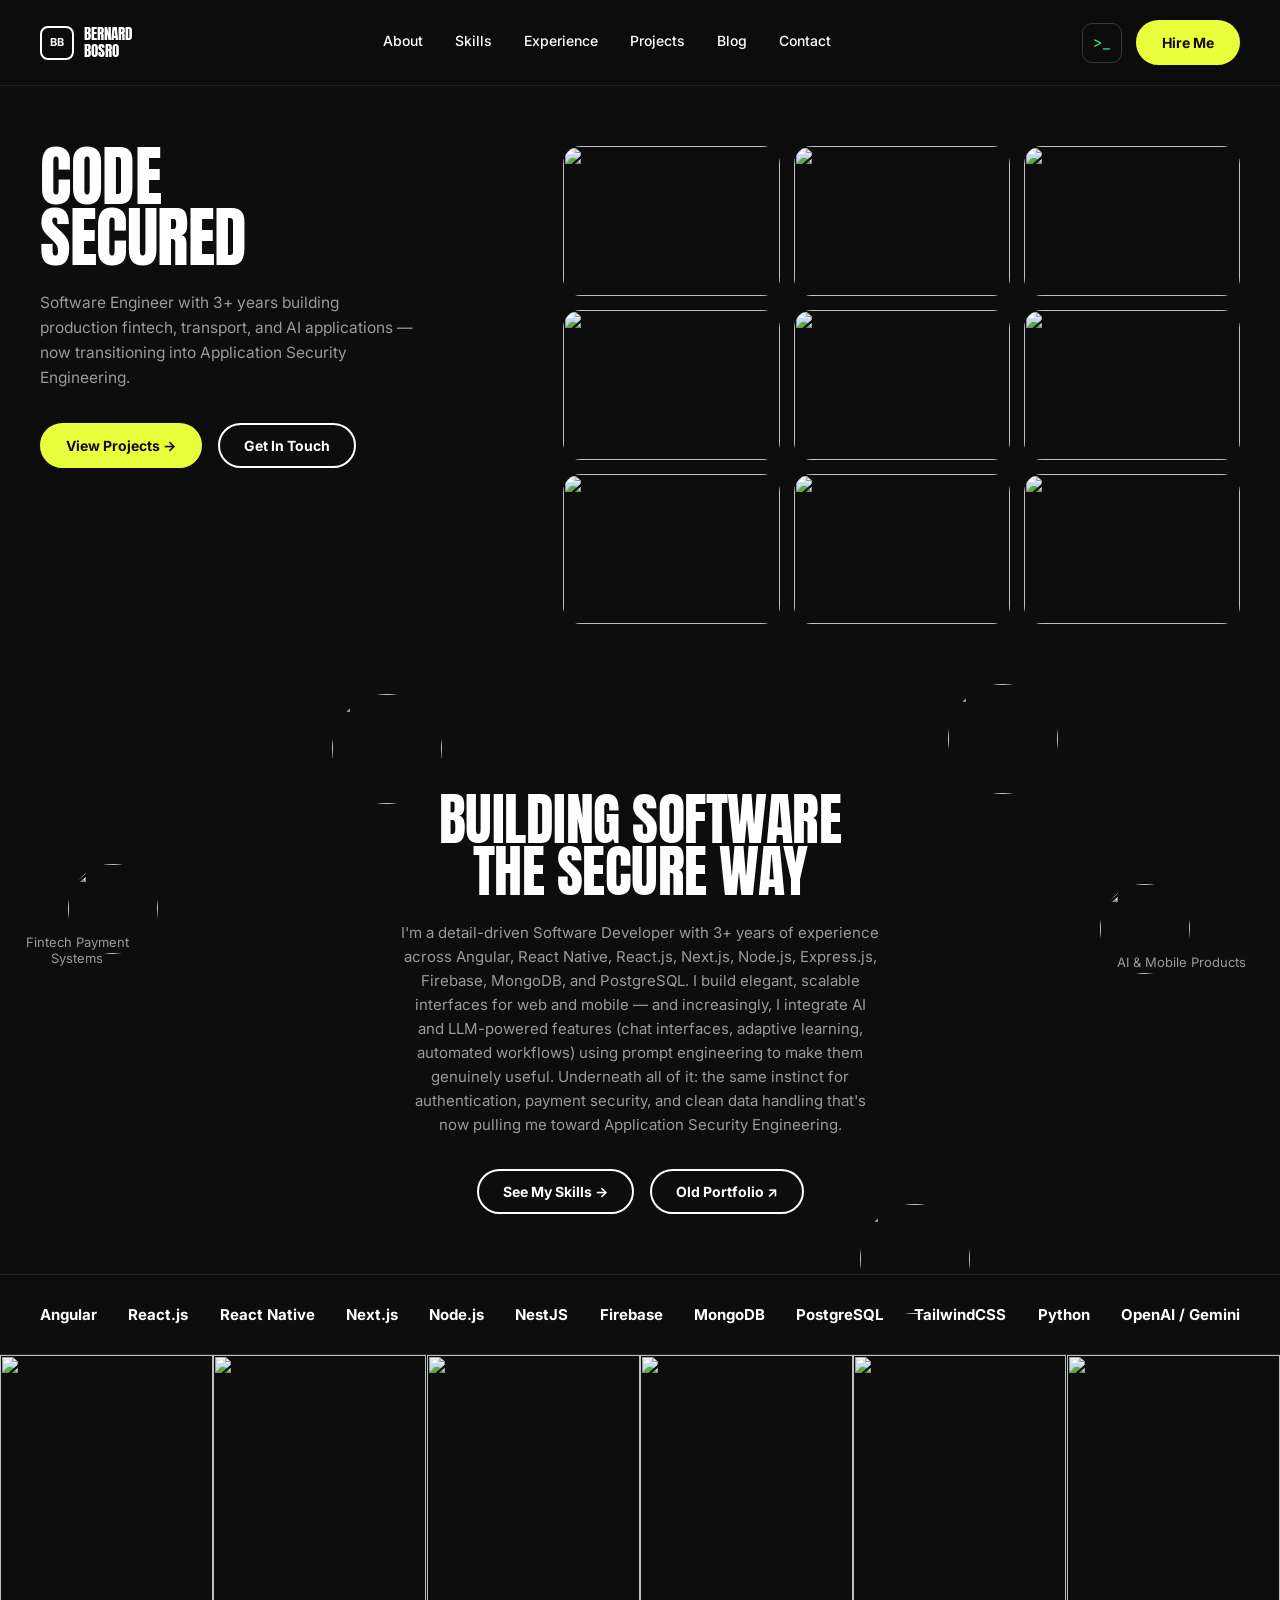
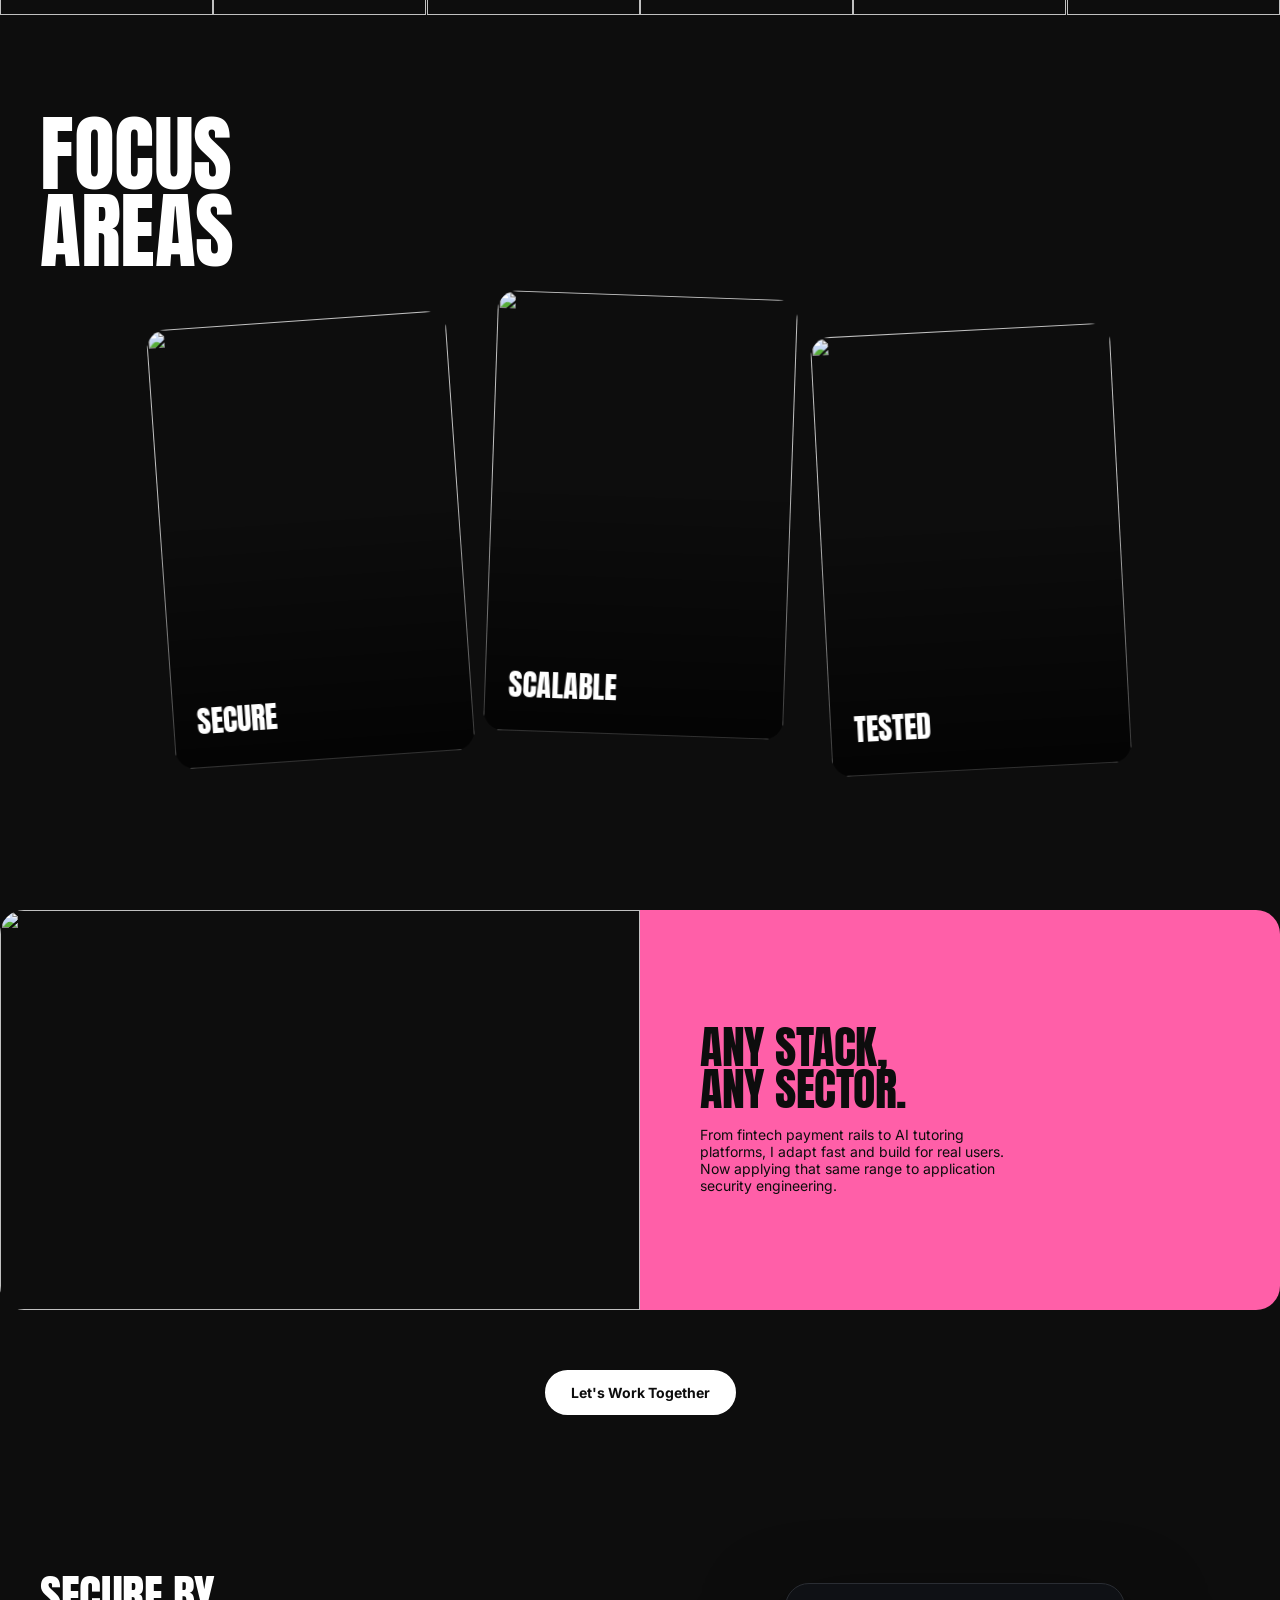
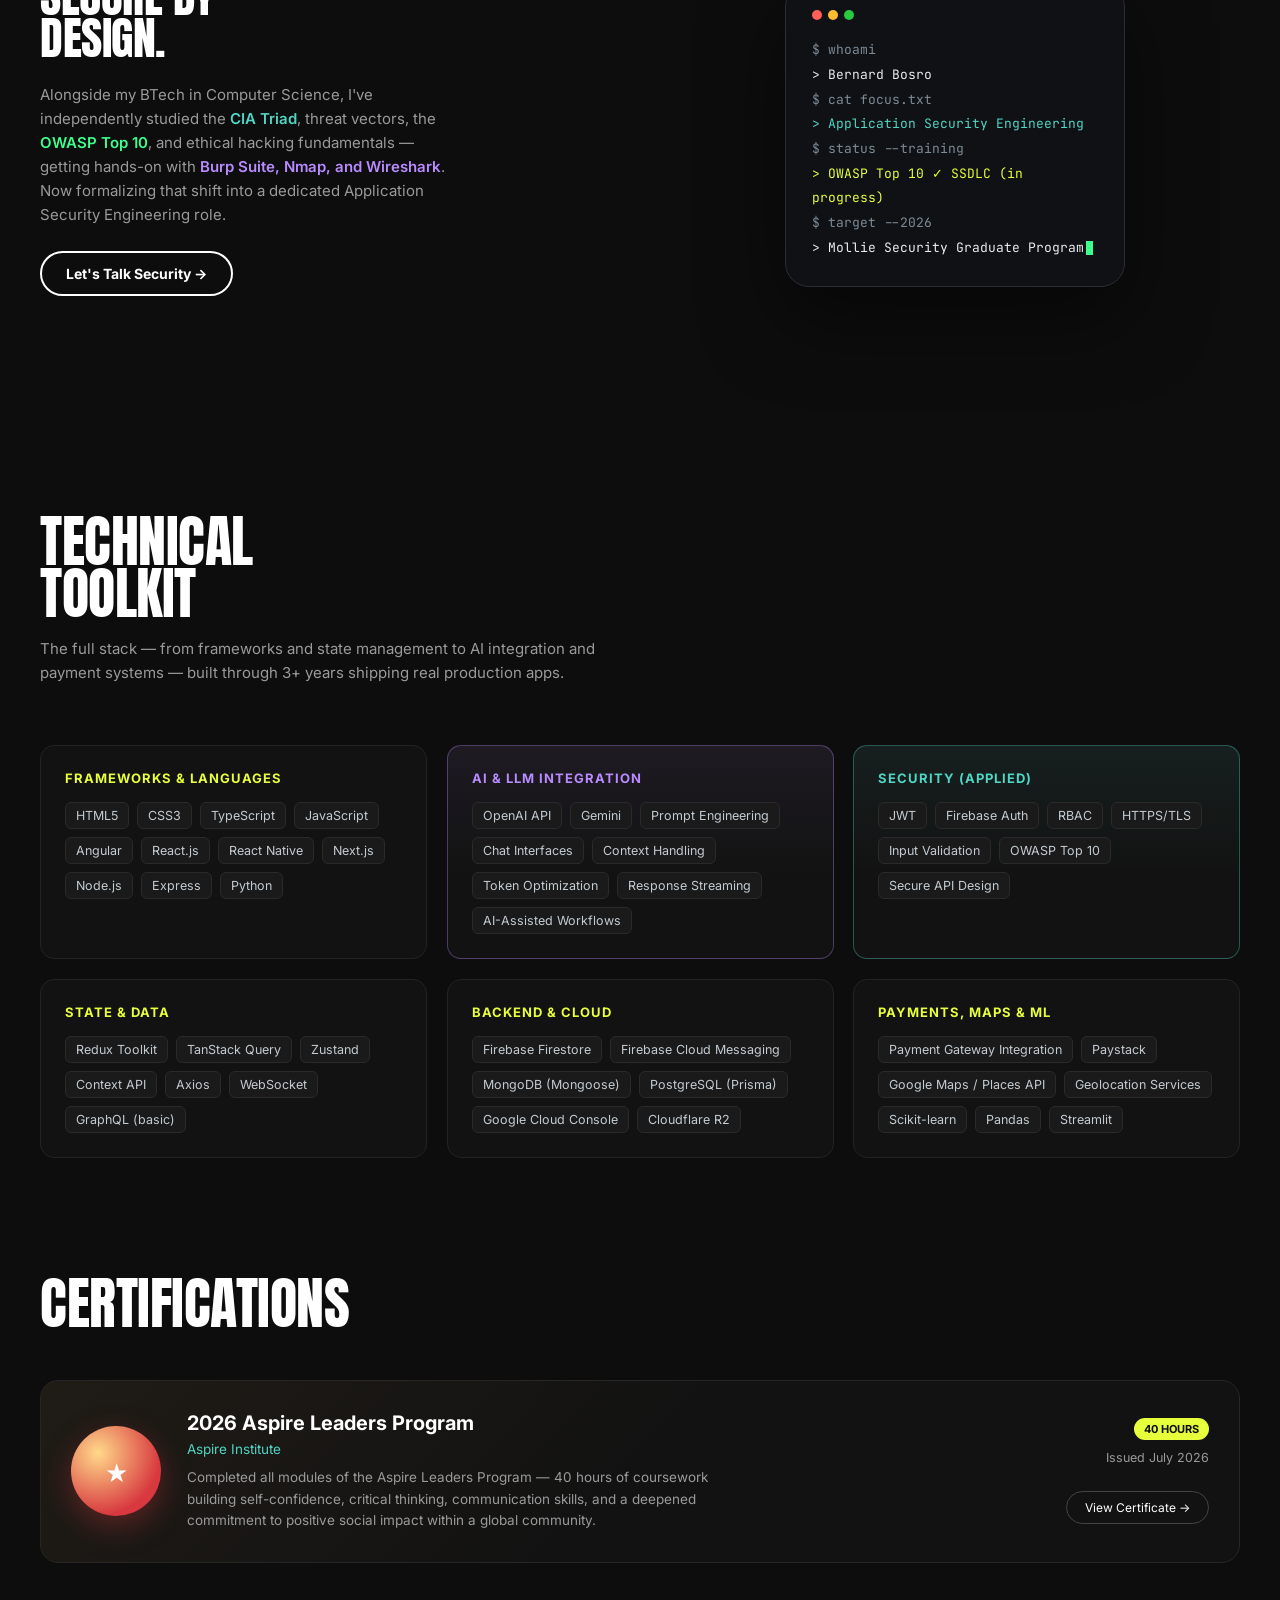
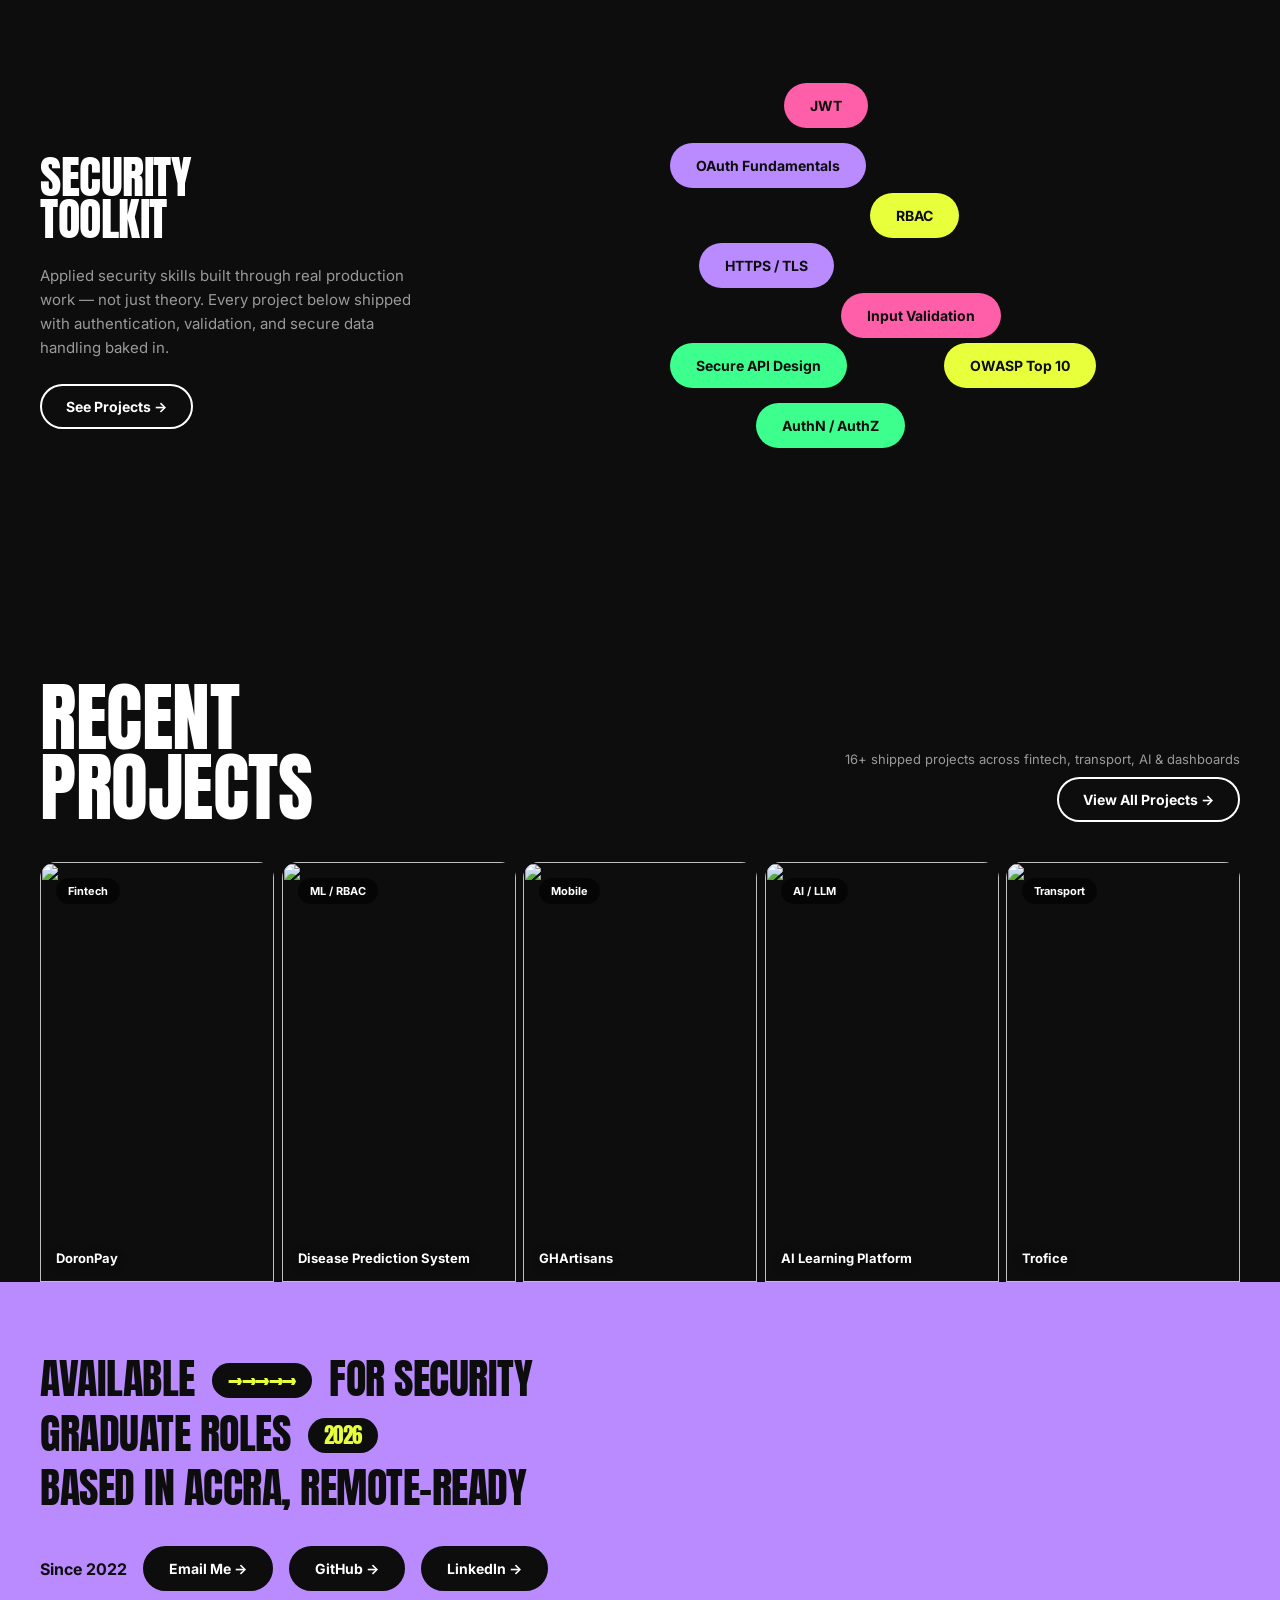
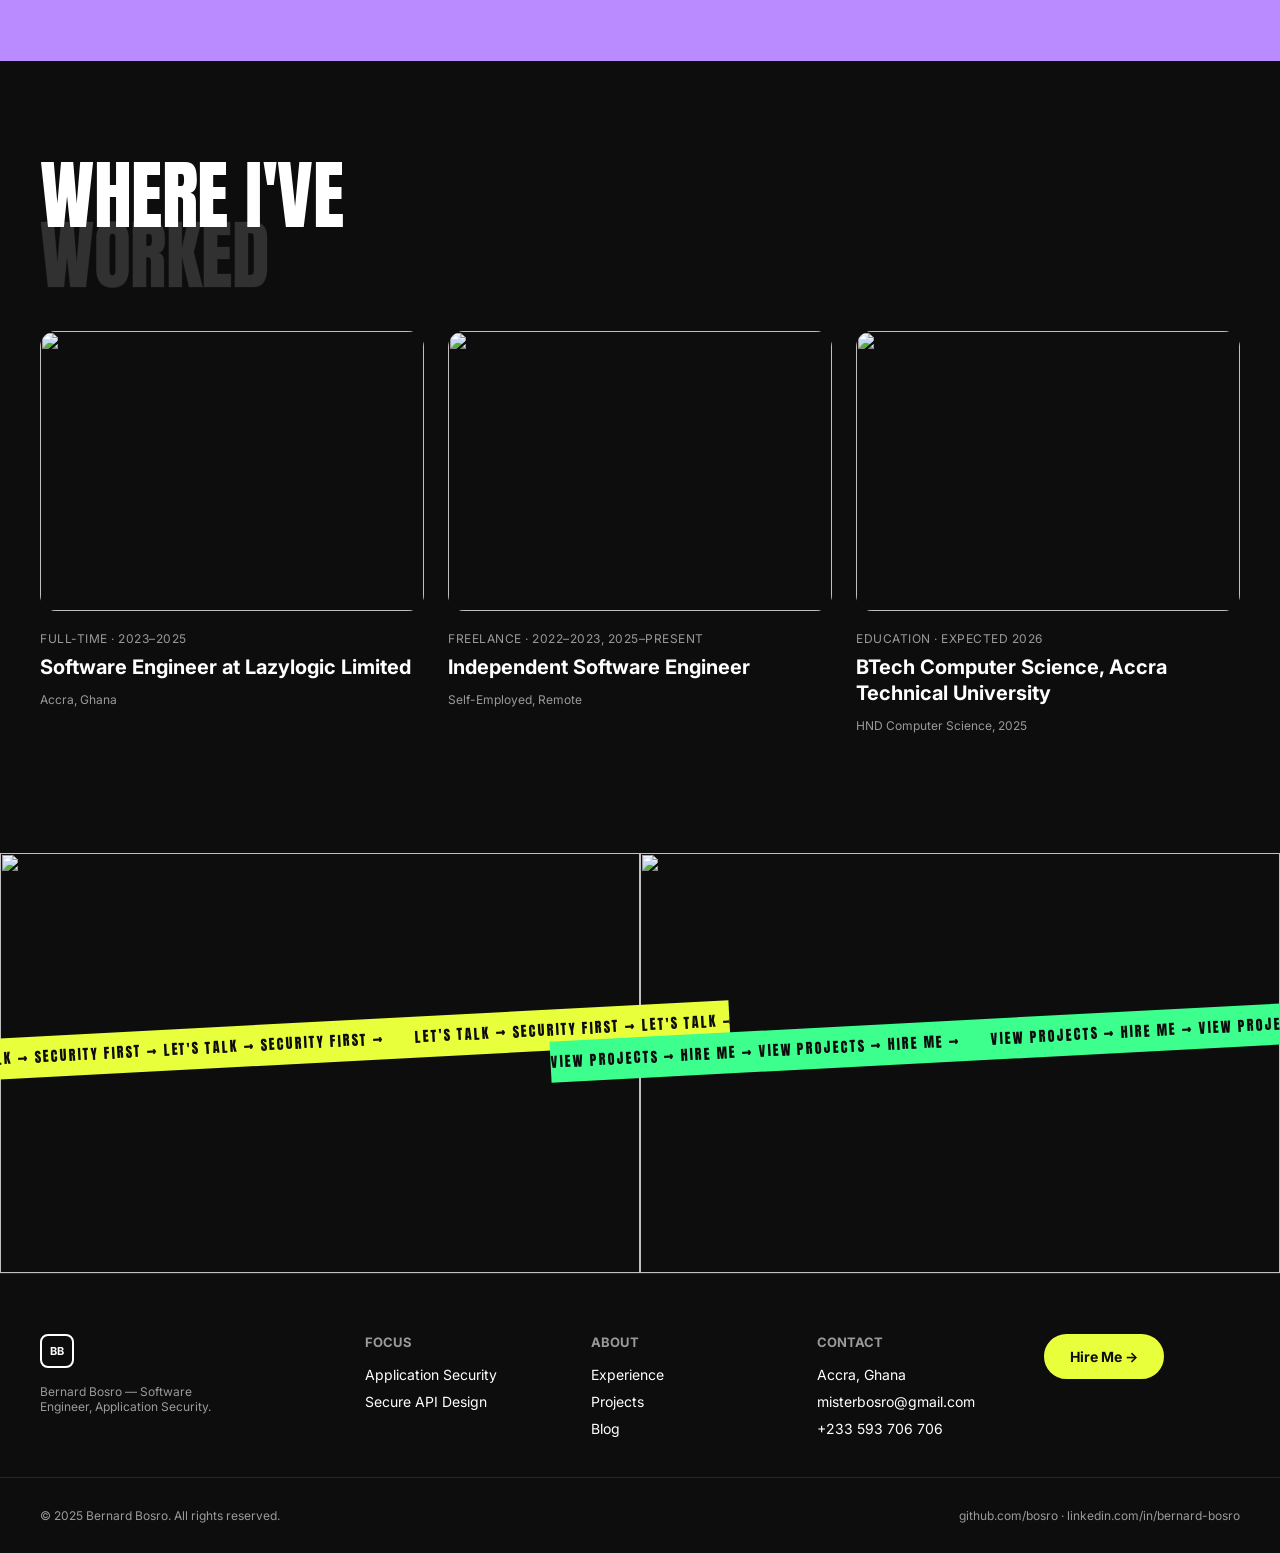
==== commit 35ead9db: "change" ====
--- a/index.html
+++ b/index.html
@@ -73,16 +73,17 @@
     <img class="circle-img" style="width:90px; height:90px; top:170px; right:0;" src="https://images.unsplash.com/photo-1551288049-bebda4e38f71?w=300&h=300&fit=crop" alt="">
     <div class="circle-caption" style="top:240px; right:-6%;">AI & Mobile Products</div>
     <h2 class="display reveal-scale">Building Software<br>The Secure Way</h2>
-    <p class="reveal">I started as a full-stack engineer shipping fintech, transport, and AI products — work where authentication, payment flows, and user data have to be right the first time. That responsibility pulled me toward security, which I now fold into everything I build: JWT auth, RBAC, input validation, and HTTPS by default.</p>
+    <p class="reveal">I'm a detail-driven Software Developer with 3+ years of experience across Angular, React Native, React.js, Next.js, Node.js, Express.js, Firebase, MongoDB, and PostgreSQL. I build elegant, scalable interfaces for web and mobile — and increasingly, I integrate AI and LLM-powered features (chat interfaces, adaptive learning, automated workflows) using prompt engineering to make them genuinely useful. Underneath all of it: the same instinct for authentication, payment security, and clean data handling that's now pulling me toward Application Security Engineering.</p>
     <a href="#skills" class="btn btn-outline reveal">See My Skills →</a>
+    <a href="https://bosro.github.io/portfolio/" target="_blank" rel="noopener" class="btn btn-outline reveal" style="margin-left:12px;">Old Portfolio ↗</a>
     <img class="circle-img" style="bottom:-40px; right:20%;" src="https://images.unsplash.com/photo-1580927752452-89d86da3fa0a?w=300&h=300&fit=crop" alt="">
   </section>
 
   <!-- TECH STACK STRIP -->
   <div class="brands reveal">
-    <span>Python</span><span>JavaScript</span><span>TypeScript</span><span>React</span>
-    <span>React Native</span><span>Node.js</span><span>MongoDB</span><span>PostgreSQL</span>
-    <span>Docker</span><span>Git</span>
+    <span>Angular</span><span>React.js</span><span>React Native</span><span>Next.js</span>
+    <span>Node.js</span><span>NestJS</span><span>Firebase</span><span>MongoDB</span>
+    <span>PostgreSQL</span><span>TailwindCSS</span><span>Python</span><span>OpenAI / Gemini</span>
   </div>
 
   <!-- IMAGE STRIP -->
@@ -152,7 +153,78 @@
     </div>
   </section>
 
-  <!-- SECURITY TOOLKIT PILLS -->
+  <!-- TECHNICAL TOOLKIT (full skill set) -->
+  <div class="toolkit-title">
+    <h2 class="display reveal-scale">Technical<br>Toolkit</h2>
+    <p class="reveal">The full stack — from frameworks and state management to AI integration and payment systems — built through 3+ years shipping real production apps.</p>
+  </div>
+  <div class="skills-grid stagger">
+    <div class="skill-card reveal">
+      <h3>Frameworks & Languages</h3>
+      <div class="skill-tags">
+        <span>HTML5</span><span>CSS3</span><span>TypeScript</span><span>JavaScript</span>
+        <span>Angular</span><span>React.js</span><span>React Native</span><span>Next.js</span>
+        <span>Node.js</span><span>Express</span><span>Python</span>
+      </div>
+    </div>
+    <div class="skill-card ai reveal">
+      <h3>AI & LLM Integration</h3>
+      <div class="skill-tags">
+        <span>OpenAI API</span><span>Gemini</span><span>Prompt Engineering</span>
+        <span>Chat Interfaces</span><span>Context Handling</span><span>Token Optimization</span>
+        <span>Response Streaming</span><span>AI-Assisted Workflows</span>
+      </div>
+    </div>
+    <div class="skill-card security-card reveal">
+      <h3>Security (Applied)</h3>
+      <div class="skill-tags">
+        <span>JWT</span><span>Firebase Auth</span><span>RBAC</span><span>HTTPS/TLS</span>
+        <span>Input Validation</span><span>OWASP Top 10</span><span>Secure API Design</span>
+      </div>
+    </div>
+    <div class="skill-card reveal">
+      <h3>State & Data</h3>
+      <div class="skill-tags">
+        <span>Redux Toolkit</span><span>TanStack Query</span><span>Zustand</span>
+        <span>Context API</span><span>Axios</span><span>WebSocket</span><span>GraphQL (basic)</span>
+      </div>
+    </div>
+    <div class="skill-card reveal">
+      <h3>Backend & Cloud</h3>
+      <div class="skill-tags">
+        <span>Firebase Firestore</span><span>Firebase Cloud Messaging</span><span>MongoDB (Mongoose)</span>
+        <span>PostgreSQL (Prisma)</span><span>Google Cloud Console</span><span>Cloudflare R2</span>
+      </div>
+    </div>
+    <div class="skill-card reveal">
+      <h3>Payments, Maps & ML</h3>
+      <div class="skill-tags">
+        <span>Payment Gateway Integration</span><span>Paystack</span><span>Google Maps / Places API</span>
+        <span>Geolocation Services</span><span>Scikit-learn</span><span>Pandas</span><span>Streamlit</span>
+      </div>
+    </div>
+  </div>
+
+  <!-- CERTIFICATIONS -->
+  <div class="certs-title" id="certifications">
+    <h2 class="display reveal-scale">Certifications</h2>
+  </div>
+  <div class="certs-wrap">
+    <div class="cert-card reveal-scale">
+      <div class="cert-badge">★</div>
+      <div class="cert-info">
+        <h3>2026 Aspire Leaders Program</h3>
+        <div class="issuer">Aspire Institute</div>
+        <p>Completed all modules of the Aspire Leaders Program — 40 hours of coursework building self-confidence, critical thinking, communication skills, and a deepened commitment to positive social impact within a global community.</p>
+      </div>
+      <div class="cert-meta">
+        <span class="hours">40 Hours</span>
+        <span class="date">Issued July 2026</span>
+        <a href="aspire-certificate.pdf" target="_blank" class="read-more">View Certificate →</a>
+      </div>
+    </div>
+  </div>
+
   <section class="customization">
     <div class="reveal-left">
       <h2 class="display">Security<br>Toolkit</h2>
@@ -175,7 +247,10 @@
   <div class="case-title" id="projects">
     <div class="case-title-row">
       <h2 class="display reveal-scale">Recent<br>Projects</h2>
-      <a href="projects.html" class="btn btn-outline reveal">View All Projects →</a>
+      <div class="reveal" style="display:flex; flex-direction:column; align-items:flex-end; gap:10px;">
+        <span style="font-family:'Inter',sans-serif; font-size:13px; color:var(--gray);">16+ shipped projects across fintech, transport, AI & dashboards</span>
+        <a href="projects.html" class="btn btn-outline">View All Projects →</a>
+      </div>
     </div>
   </div>
   <div class="case-strip">
--- a/style.css
+++ b/style.css
@@ -873,4 +873,101 @@
 
 @media(max-width:900px){
   .blog-grid{ grid-template-columns:1fr; padding:0 24px 80px; }
+}
+
+/* ============ TECHNICAL TOOLKIT GRID ============ */
+.toolkit-title{ padding: 100px 40px 20px; max-width:1400px; margin:0 auto; }
+.toolkit-title h2{ font-size: clamp(34px,6vw,56px); }
+.toolkit-title p{ color:var(--gray); max-width:560px; margin-top:18px; font-size:15px; line-height:1.6; }
+
+.skills-grid{
+  display:grid;
+  grid-template-columns: repeat(3, 1fr);
+  gap: 20px;
+  padding: 40px 40px 100px;
+  max-width:1400px;
+  margin:0 auto;
+}
+.skill-card{
+  background: #121212;
+  border: 1px solid #232323;
+  border-radius: 14px;
+  padding: 24px;
+  transition: border-color .25s ease, transform .25s ease;
+}
+.skill-card:hover{ border-color: var(--cyan); transform: translateY(-4px); }
+.skill-card h3{
+  font-family: 'Inter', sans-serif;
+  font-size: 13px;
+  color: var(--yellow);
+  text-transform: uppercase;
+  letter-spacing: 1px;
+  margin-bottom: 16px;
+  font-weight:700;
+}
+.skill-tags{ display:flex; flex-wrap:wrap; gap: 8px; }
+.skill-tags span{
+  font-size: 12.5px;
+  color: #c3cbd1;
+  background: #1a1a1a;
+  border: 1px solid #2a2a2a;
+  padding: 5px 10px;
+  border-radius: 6px;
+}
+.skill-card.ai{
+  border-color: rgba(185,139,255,0.35);
+  background: linear-gradient(180deg, rgba(185,139,255,0.07), transparent 60%), #121212;
+}
+.skill-card.ai h3{ color: var(--purple); }
+.skill-card.security-card{
+  border-color: rgba(79,214,196,0.35);
+  background: linear-gradient(180deg, rgba(79,214,196,0.07), transparent 60%), #121212;
+}
+.skill-card.security-card h3{ color: var(--cyan); }
+
+/* ============ CERTIFICATIONS ============ */
+.certs-title{ padding: 20px 40px 20px; max-width:1400px; margin:0 auto; }
+.certs-title h2{ font-size: clamp(34px,6vw,56px); }
+.certs-wrap{ padding: 30px 40px 120px; max-width:1400px; margin:0 auto; }
+.cert-card{
+  display:grid;
+  grid-template-columns: 90px 1fr auto;
+  gap: 26px;
+  align-items:center;
+  background: linear-gradient(135deg, rgba(255,180,84,0.06), transparent 50%), #121212;
+  border: 1px solid #262626;
+  border-radius: 18px;
+  padding: 30px;
+}
+.cert-badge{
+  width:90px; height:90px;
+  border-radius: 50%;
+  background: radial-gradient(circle at 30% 30%, #ffd98a, #d8393f 70%);
+  display:flex; align-items:center; justify-content:center;
+  font-family:'Anton', sans-serif;
+  font-size: 26px;
+  color:#fff;
+  flex-shrink:0;
+  box-shadow: 0 10px 30px rgba(216,57,63,0.35);
+}
+.cert-info h3{ font-size:20px; font-weight:700; margin-bottom:6px; }
+.cert-info .issuer{ color: var(--cyan); font-size:13.5px; margin-bottom:10px; }
+.cert-info p{ color: var(--gray); font-size:13.5px; line-height:1.6; max-width:560px; }
+.cert-meta{ display:flex; flex-direction:column; align-items:flex-end; gap:10px; text-align:right; }
+.cert-meta .date{ font-size:12.5px; color: var(--gray); }
+.cert-meta .hours{
+  font-size:11px; font-weight:700; text-transform:uppercase;
+  background: var(--yellow); color:#0d0d0d;
+  padding: 4px 10px; border-radius:12px;
+}
+
+@media(max-width:700px){
+  .cert-card{ grid-template-columns: 1fr; text-align:center; }
+  .cert-badge{ margin:0 auto; }
+  .cert-info p{ max-width:100%; }
+  .cert-meta{ align-items:center; text-align:center; }
+  .skills-grid{ grid-template-columns:1fr; padding:20px 24px 80px; }
+  .toolkit-title{ padding:70px 24px 10px; }
+  .certs-title{ padding:10px 24px 10px; }
+  .certs-wrap{ padding:20px 24px 80px; }
 }
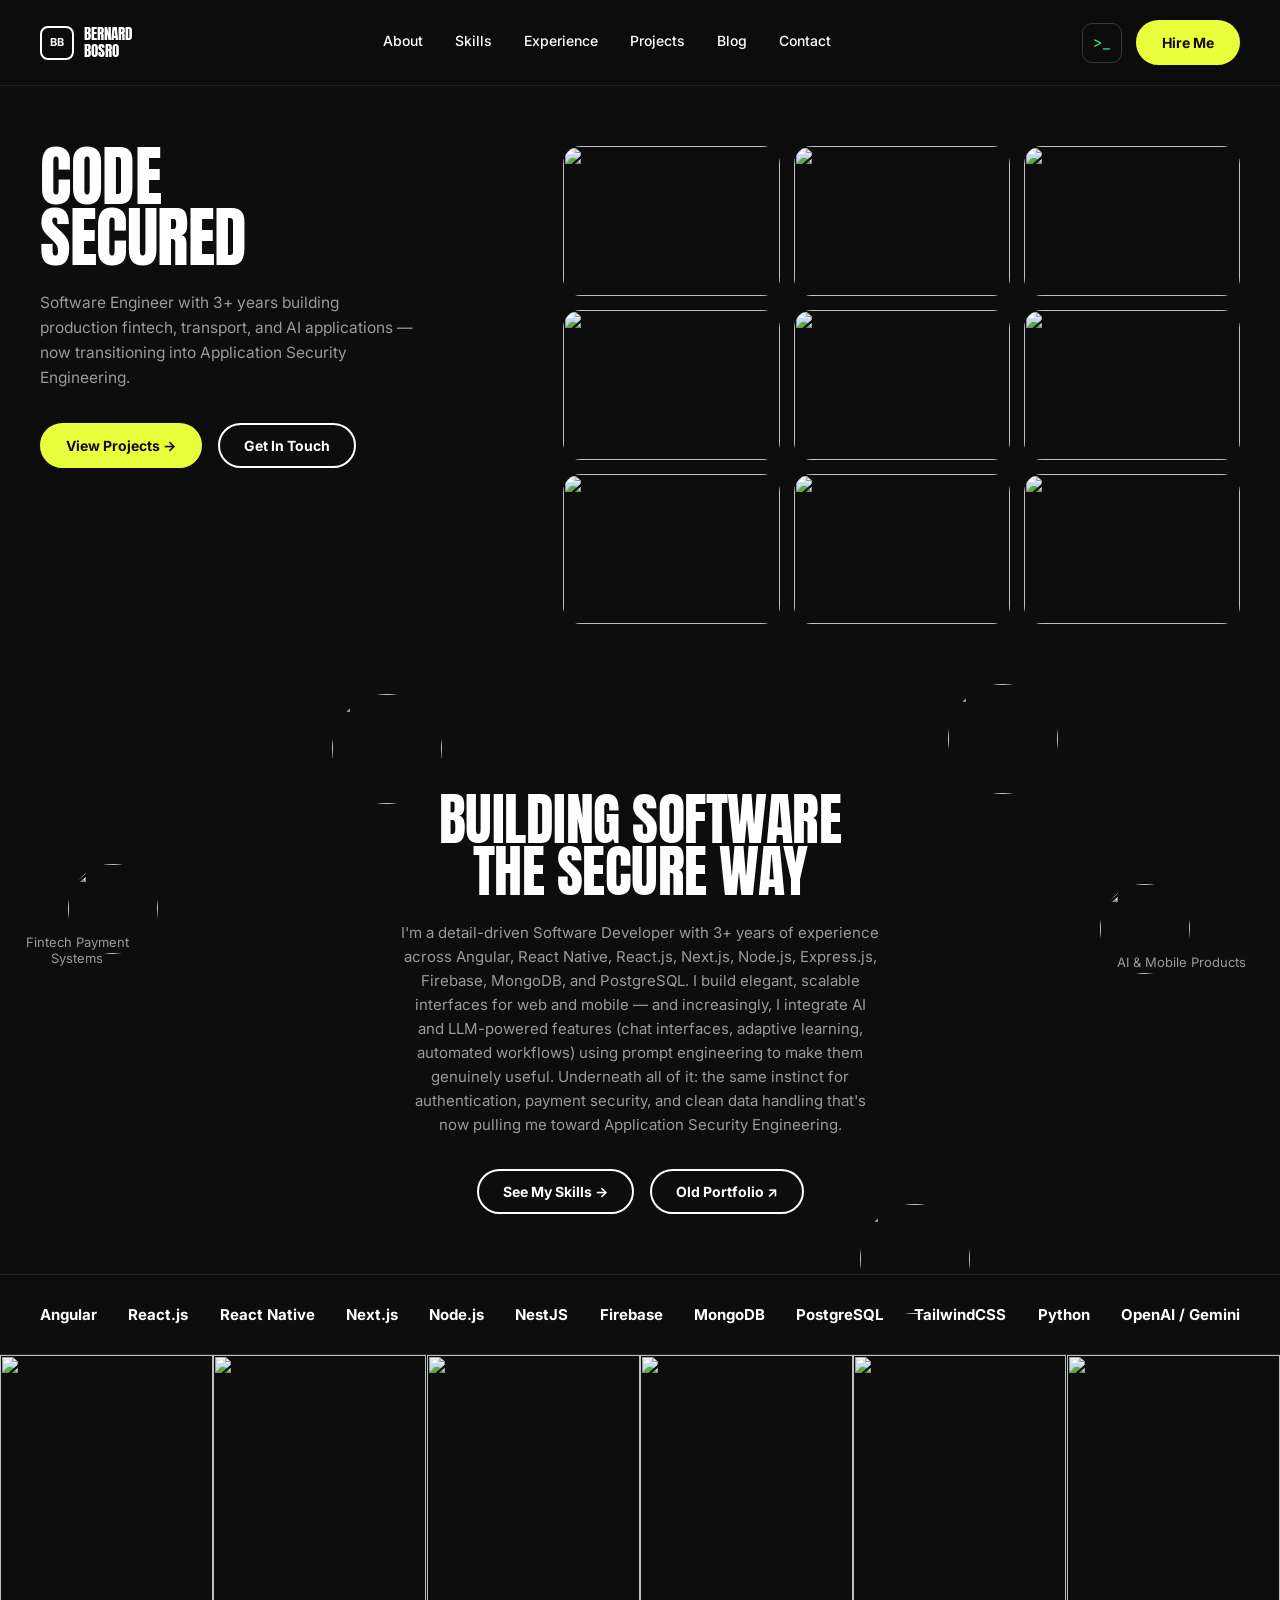
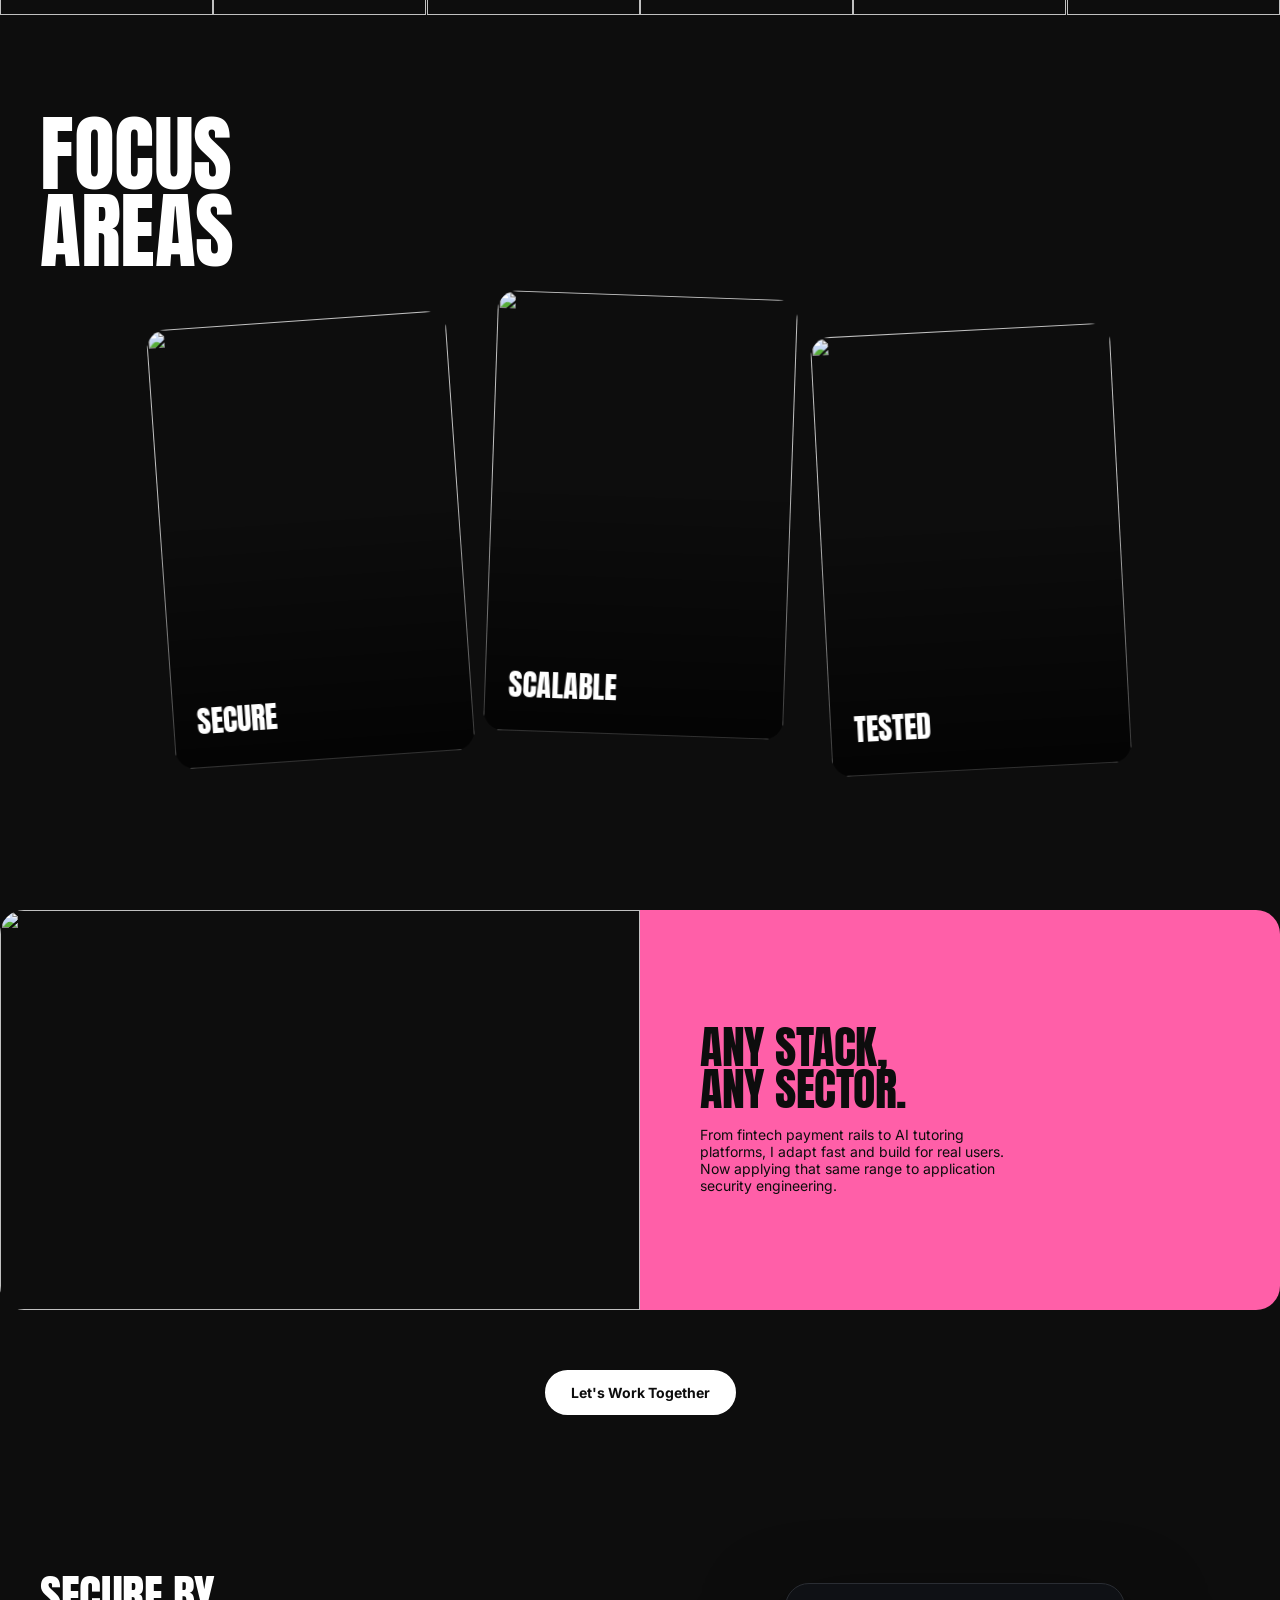
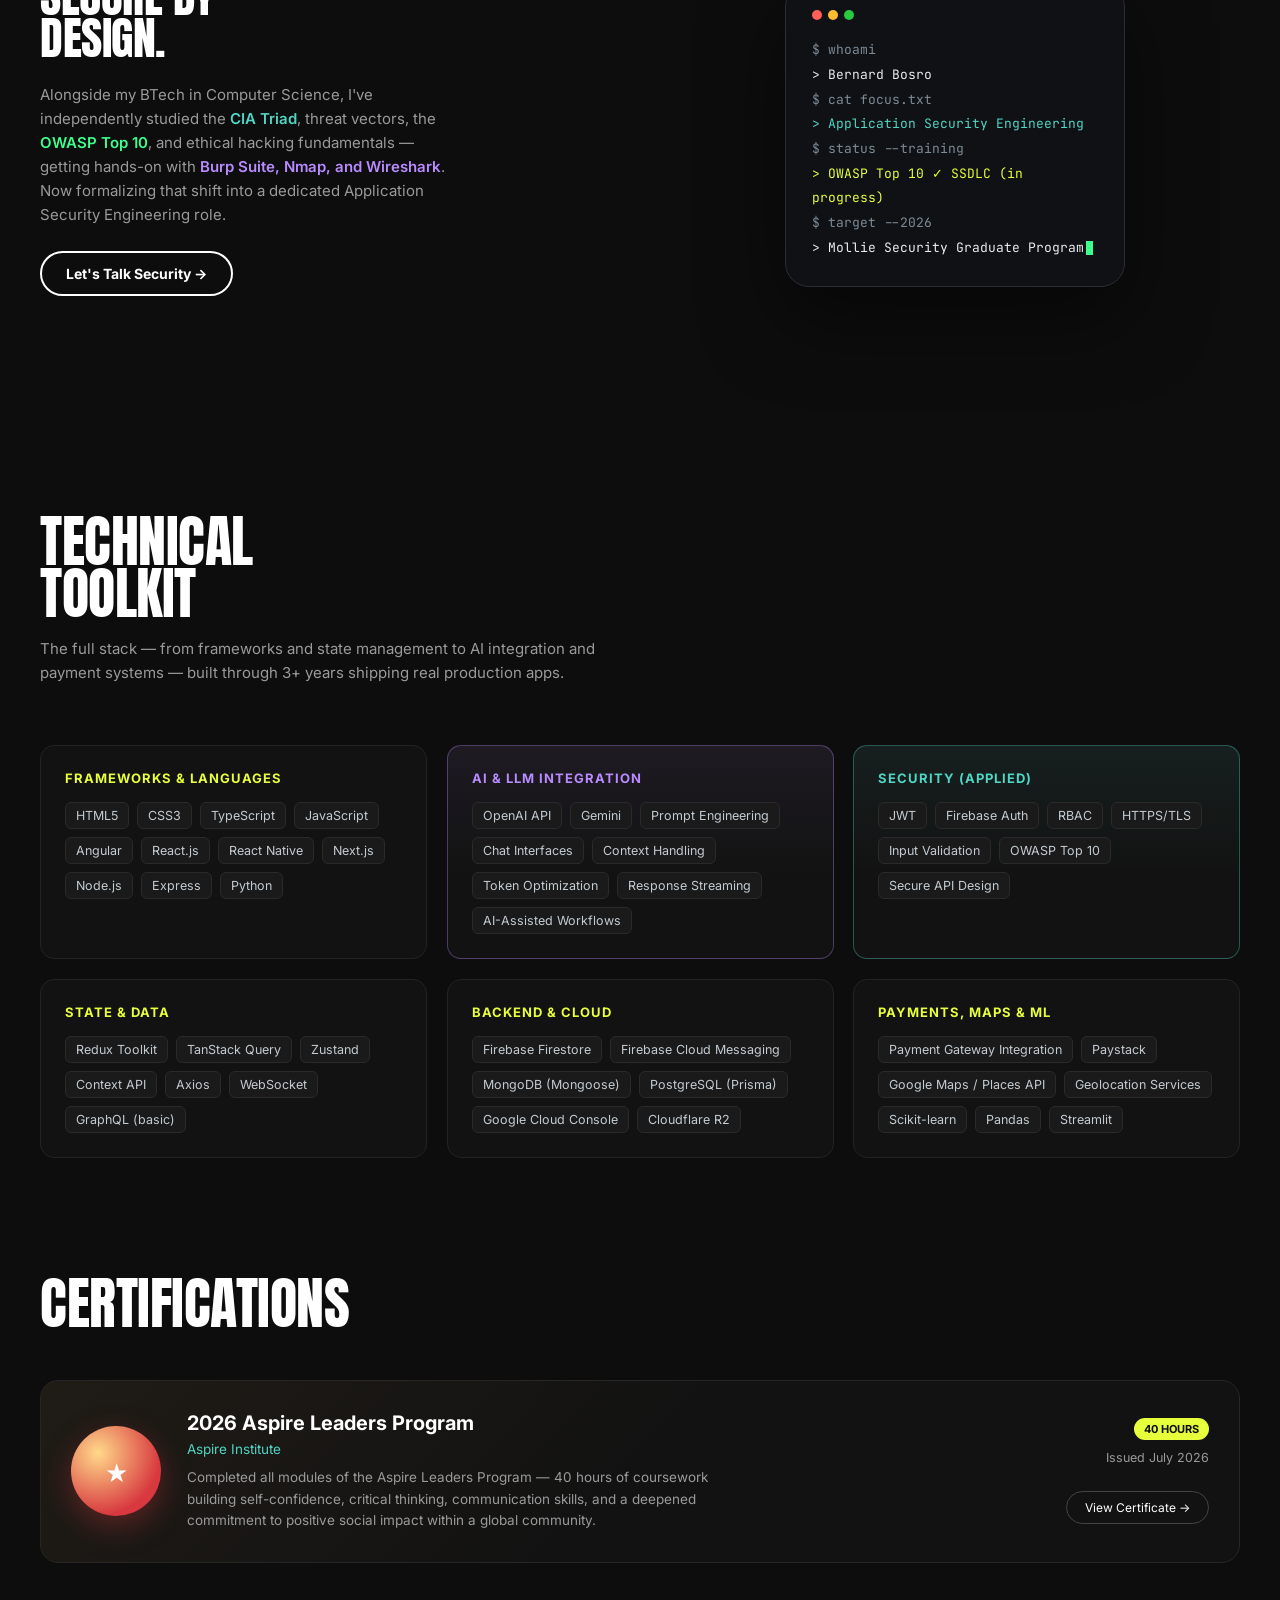
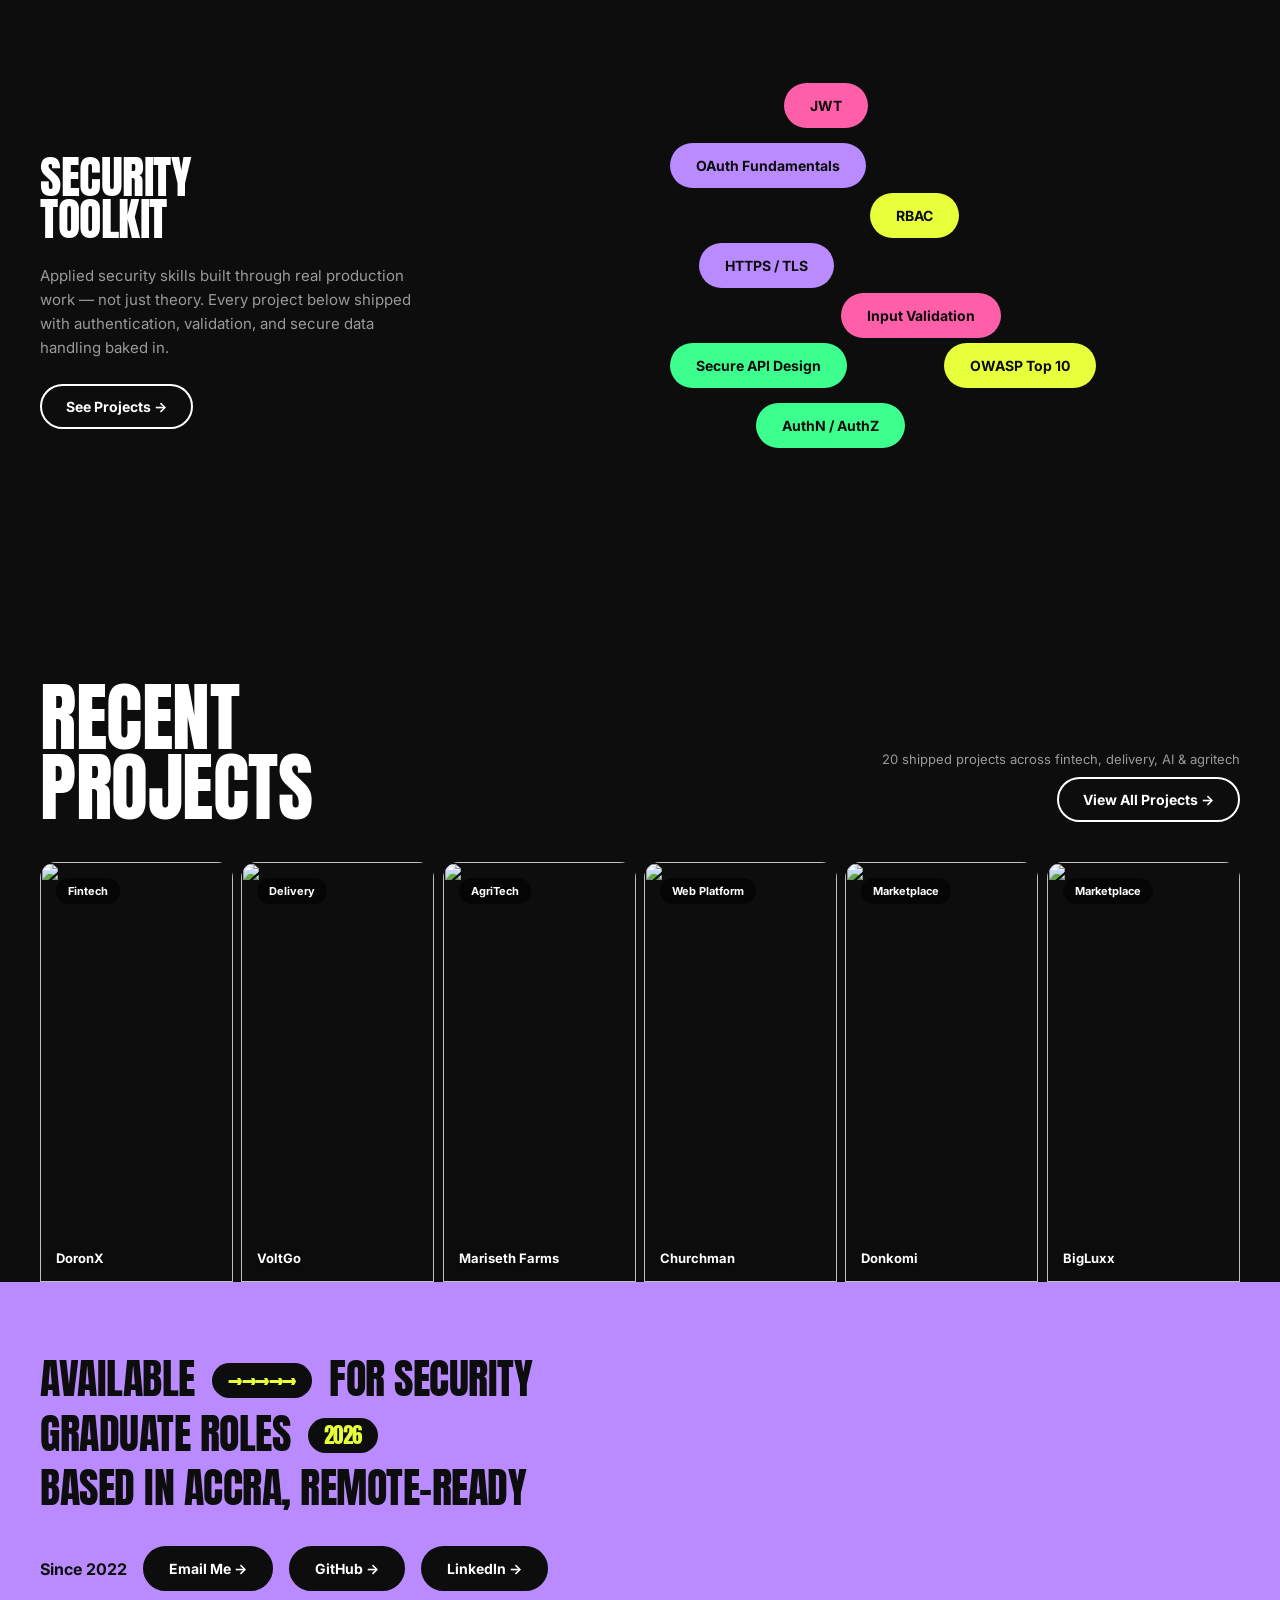
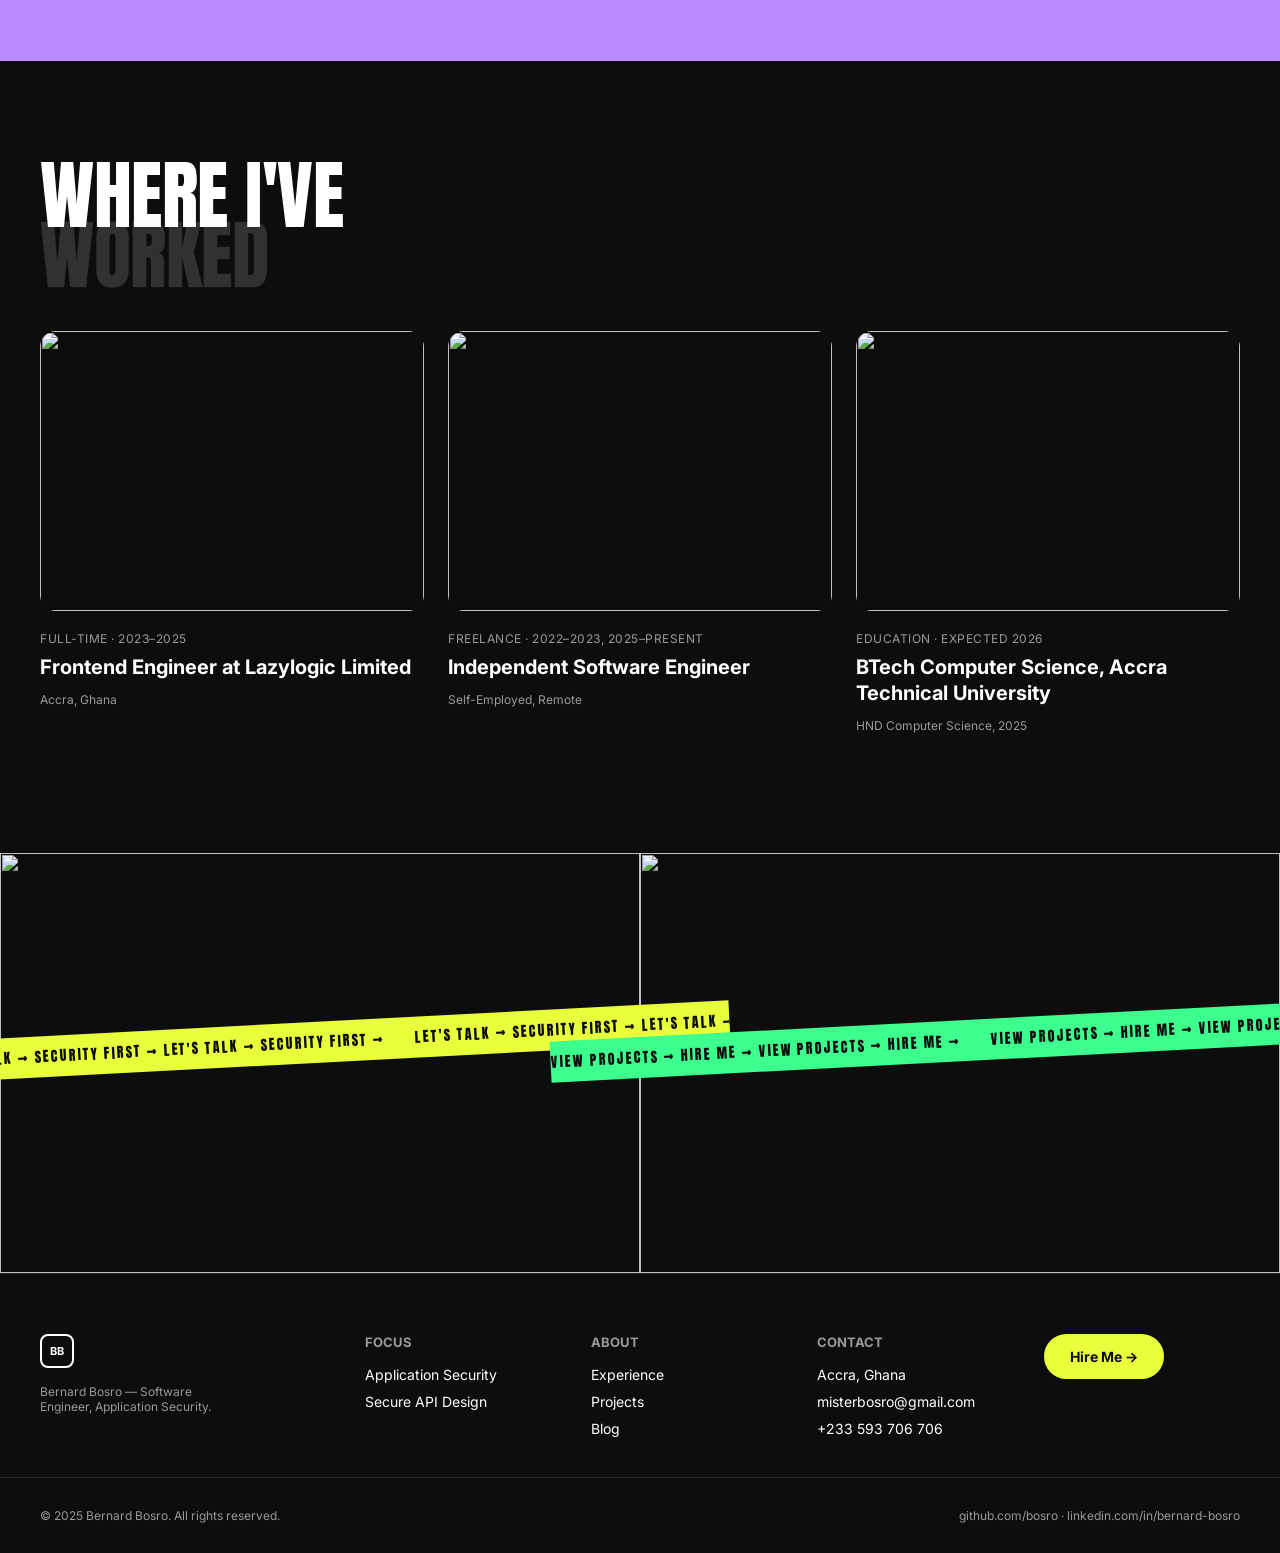
==== commit 0a4f7479: "change" ====
--- a/index.html
+++ b/index.html
@@ -248,36 +248,41 @@
     <div class="case-title-row">
       <h2 class="display reveal-scale">Recent<br>Projects</h2>
       <div class="reveal" style="display:flex; flex-direction:column; align-items:flex-end; gap:10px;">
-        <span style="font-family:'Inter',sans-serif; font-size:13px; color:var(--gray);">16+ shipped projects across fintech, transport, AI & dashboards</span>
+        <span style="font-family:'Inter',sans-serif; font-size:13px; color:var(--gray);">20 shipped projects across fintech, delivery, AI & agritech</span>
         <a href="projects.html" class="btn btn-outline">View All Projects →</a>
       </div>
     </div>
   </div>
   <div class="case-strip">
-    <a class="case-item reveal" href="projects.html#doronpay">
-      <img src="https://images.unsplash.com/photo-1563013544-824ae1b704d3?w=300&h=500&fit=crop" alt="">
+    <a class="case-item reveal" href="https://doronx.com/" target="_blank" rel="noopener">
+      <img src="https://images.unsplash.com/photo-1621761191319-c6fb62004040?w=300&h=500&fit=crop" alt="">
       <span class="tag">Fintech</span>
-      <span class="name">DoronPay</span>
-    </a>
-    <a class="case-item reveal" href="projects.html#disease-prediction">
-      <img src="https://images.unsplash.com/photo-1526374965328-7f61d4dc18c5?w=300&h=500&fit=crop" alt="">
-      <span class="tag">ML / RBAC</span>
-      <span class="name">Disease Prediction System</span>
-    </a>
-    <a class="case-item reveal" href="projects.html#ghartisans">
-      <img src="https://images.unsplash.com/photo-1512941937669-90a1b58e7e9c?w=300&h=500&fit=crop" alt="">
-      <span class="tag">Mobile</span>
-      <span class="name">GHArtisans</span>
-    </a>
-    <a class="case-item reveal" href="projects.html#ai-learning">
-      <img src="https://images.unsplash.com/photo-1677442136019-21780ecad995?w=300&h=500&fit=crop" alt="">
-      <span class="tag">AI / LLM</span>
-      <span class="name">AI Learning Platform</span>
-    </a>
-    <a class="case-item reveal" href="projects.html#trofice">
-      <img src="https://images.unsplash.com/photo-1449965408869-eaa3f722e40d?w=300&h=500&fit=crop" alt="">
-      <span class="tag">Transport</span>
-      <span class="name">Trofice</span>
+      <span class="name">DoronX</span>
+    </a>
+    <a class="case-item reveal" href="projects.html#voltgo">
+      <img src="https://images.unsplash.com/photo-1601584115197-04ecc0da31d7?w=300&h=500&fit=crop" alt="">
+      <span class="tag">Delivery</span>
+      <span class="name">VoltGo</span>
+    </a>
+    <a class="case-item reveal" href="projects.html#mariseth">
+      <img src="https://images.unsplash.com/photo-1500937386664-56d1dfef3854?w=300&h=500&fit=crop" alt="">
+      <span class="tag">AgriTech</span>
+      <span class="name">Mariseth Farms</span>
+    </a>
+    <a class="case-item reveal" href="https://churchmann.org/" target="_blank" rel="noopener">
+      <img src="https://images.unsplash.com/photo-1560472354-b33ff0c44a43?w=300&h=500&fit=crop" alt="">
+      <span class="tag">Web Platform</span>
+      <span class="name">Churchman</span>
+    </a>
+    <a class="case-item reveal" href="https://thedonkomi.com/" target="_blank" rel="noopener">
+      <img src="https://images.unsplash.com/photo-1472851294608-062f824d29cc?w=300&h=500&fit=crop" alt="">
+      <span class="tag">Marketplace</span>
+      <span class="name">Donkomi</span>
+    </a>
+    <a class="case-item reveal" href="projects.html#bigluxx">
+      <img src="https://images.unsplash.com/photo-1487412947147-5cebf100ffc2?w=300&h=500&fit=crop" alt="">
+      <span class="tag">Marketplace</span>
+      <span class="name">BigLuxx</span>
     </a>
   </div>
 
@@ -303,7 +308,7 @@
     <div class="trend-card reveal">
       <img src="https://images.unsplash.com/photo-1551434678-e076c223a692?w=400&h=300&fit=crop" alt="">
       <div class="cat">Full-Time · 2023–2025</div>
-      <h3>Software Engineer at Lazylogic Limited</h3>
+      <h3>Frontend Engineer at Lazylogic Limited</h3>
       <div class="date">Accra, Ghana</div>
     </div>
     <div class="trend-card reveal">
--- a/style.css
+++ b/style.css
@@ -454,7 +454,7 @@
 .case-title-row{ display:flex; justify-content:space-between; align-items:flex-end; flex-wrap:wrap; gap:20px; }
 .case-strip{
   display:grid;
-  grid-template-columns: repeat(5,1fr);
+  grid-template-columns: repeat(6,1fr);
   gap: 8px;
   padding: 0 40px;
   max-width:1400px;
@@ -692,6 +692,7 @@
   margin:0 auto;
 }
 .pf-card{
+  display:block;
   background:#121212;
   border:1px solid #232323;
   border-radius:18px;
@@ -970,4 +971,28 @@
   .toolkit-title{ padding:70px 24px 10px; }
   .certs-title{ padding:10px 24px 10px; }
   .certs-wrap{ padding:20px 24px 80px; }
-}+}
+
+/* ============ PROJECT CARD BADGES ============ */
+.pf-badges{ display:flex; gap:6px; flex-wrap:wrap; justify-content:flex-end; }
+.pf-badge-recent{
+  font-size:10.5px; font-weight:700; text-transform:uppercase;
+  color:#0d0d0d; background: var(--yellow);
+  padding: 4px 9px; border-radius:12px; white-space:nowrap;
+}
+.pf-live-link{
+  display:flex; align-items:center; gap:8px;
+  margin-top:14px;
+  font-family:'JetBrains Mono', monospace;
+  font-size:12px; color: var(--green);
+}
+.pf-live-link .dot{
+  width:7px; height:7px; border-radius:50%;
+  background: var(--green);
+  box-shadow: 0 0 8px var(--green);
+  flex-shrink:0;
+  animation: blink 2s ease-in-out infinite;
+}
+a.pf-card{ cursor:pointer; }
+a.pf-card:hover .pf-live-link{ color: var(--yellow); }
+a.pf-card:hover .pf-live-link .dot{ background: var(--yellow); box-shadow: 0 0 8px var(--yellow); }
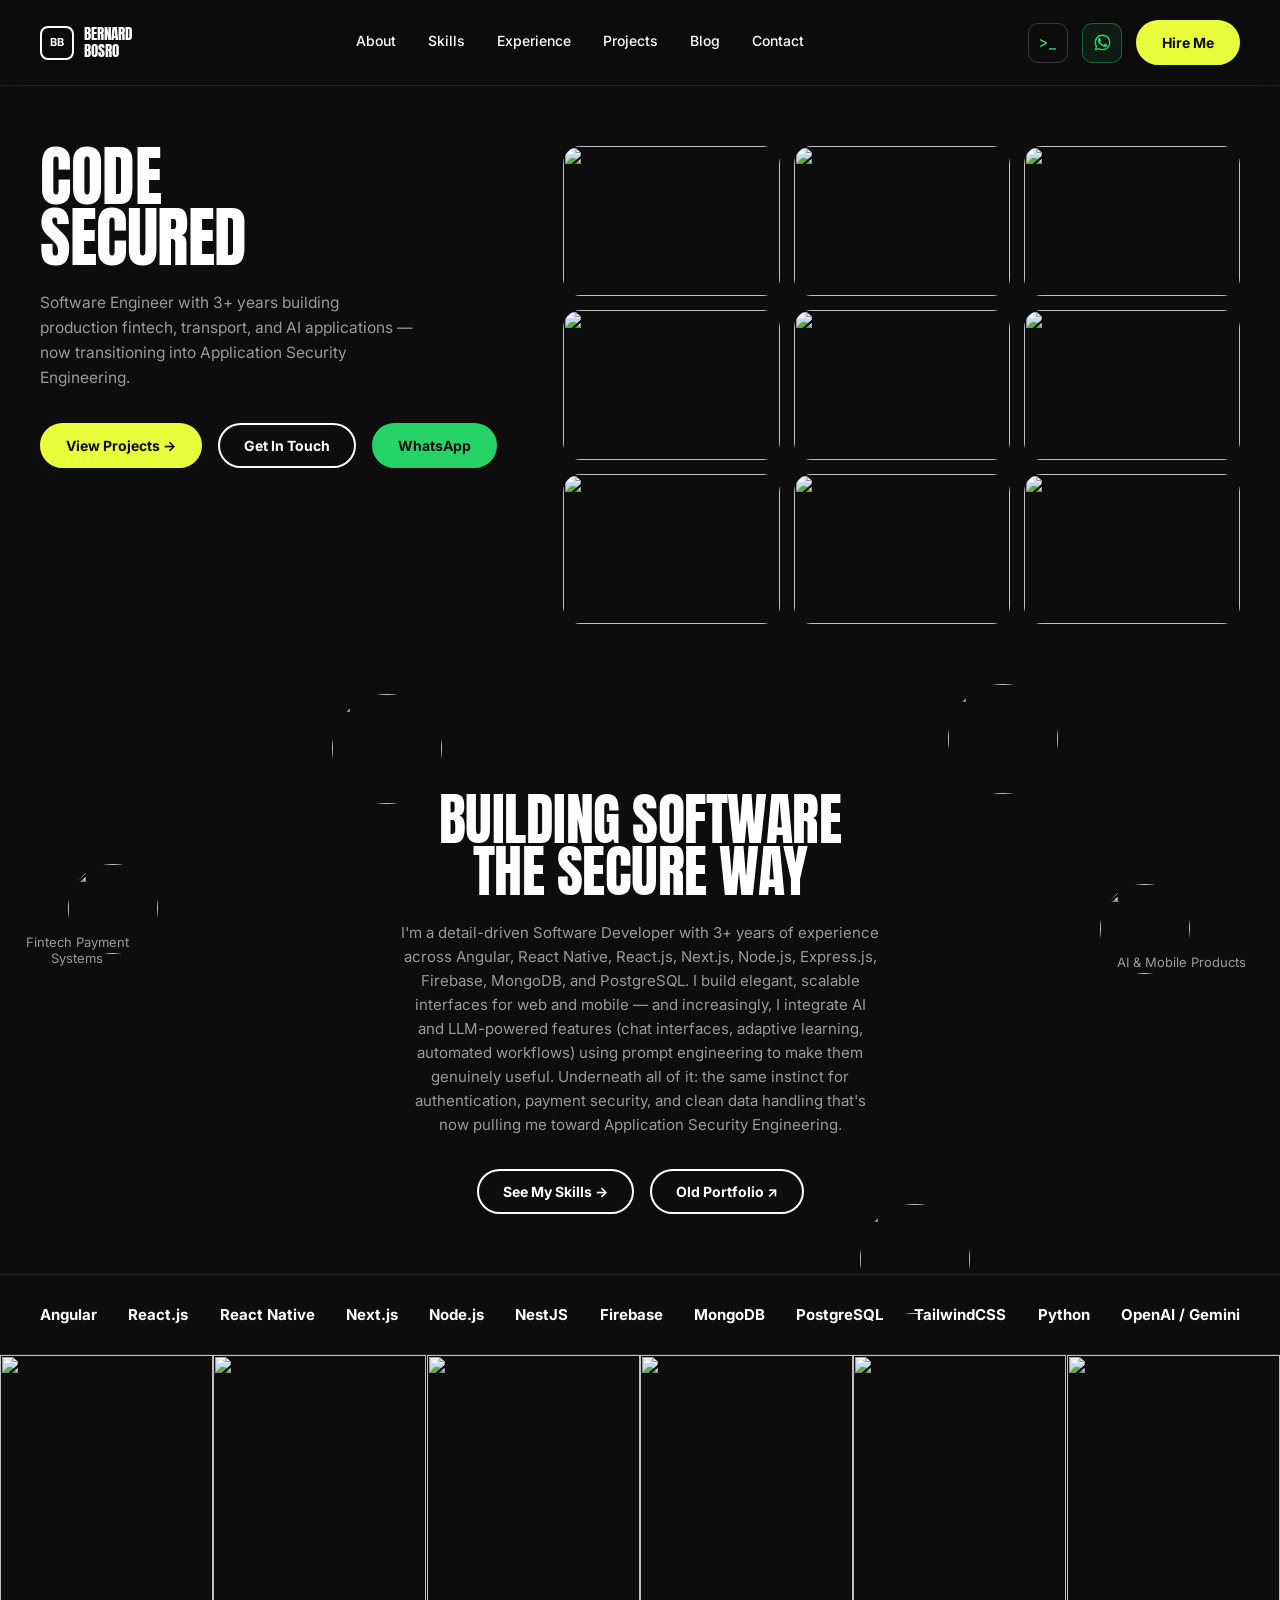
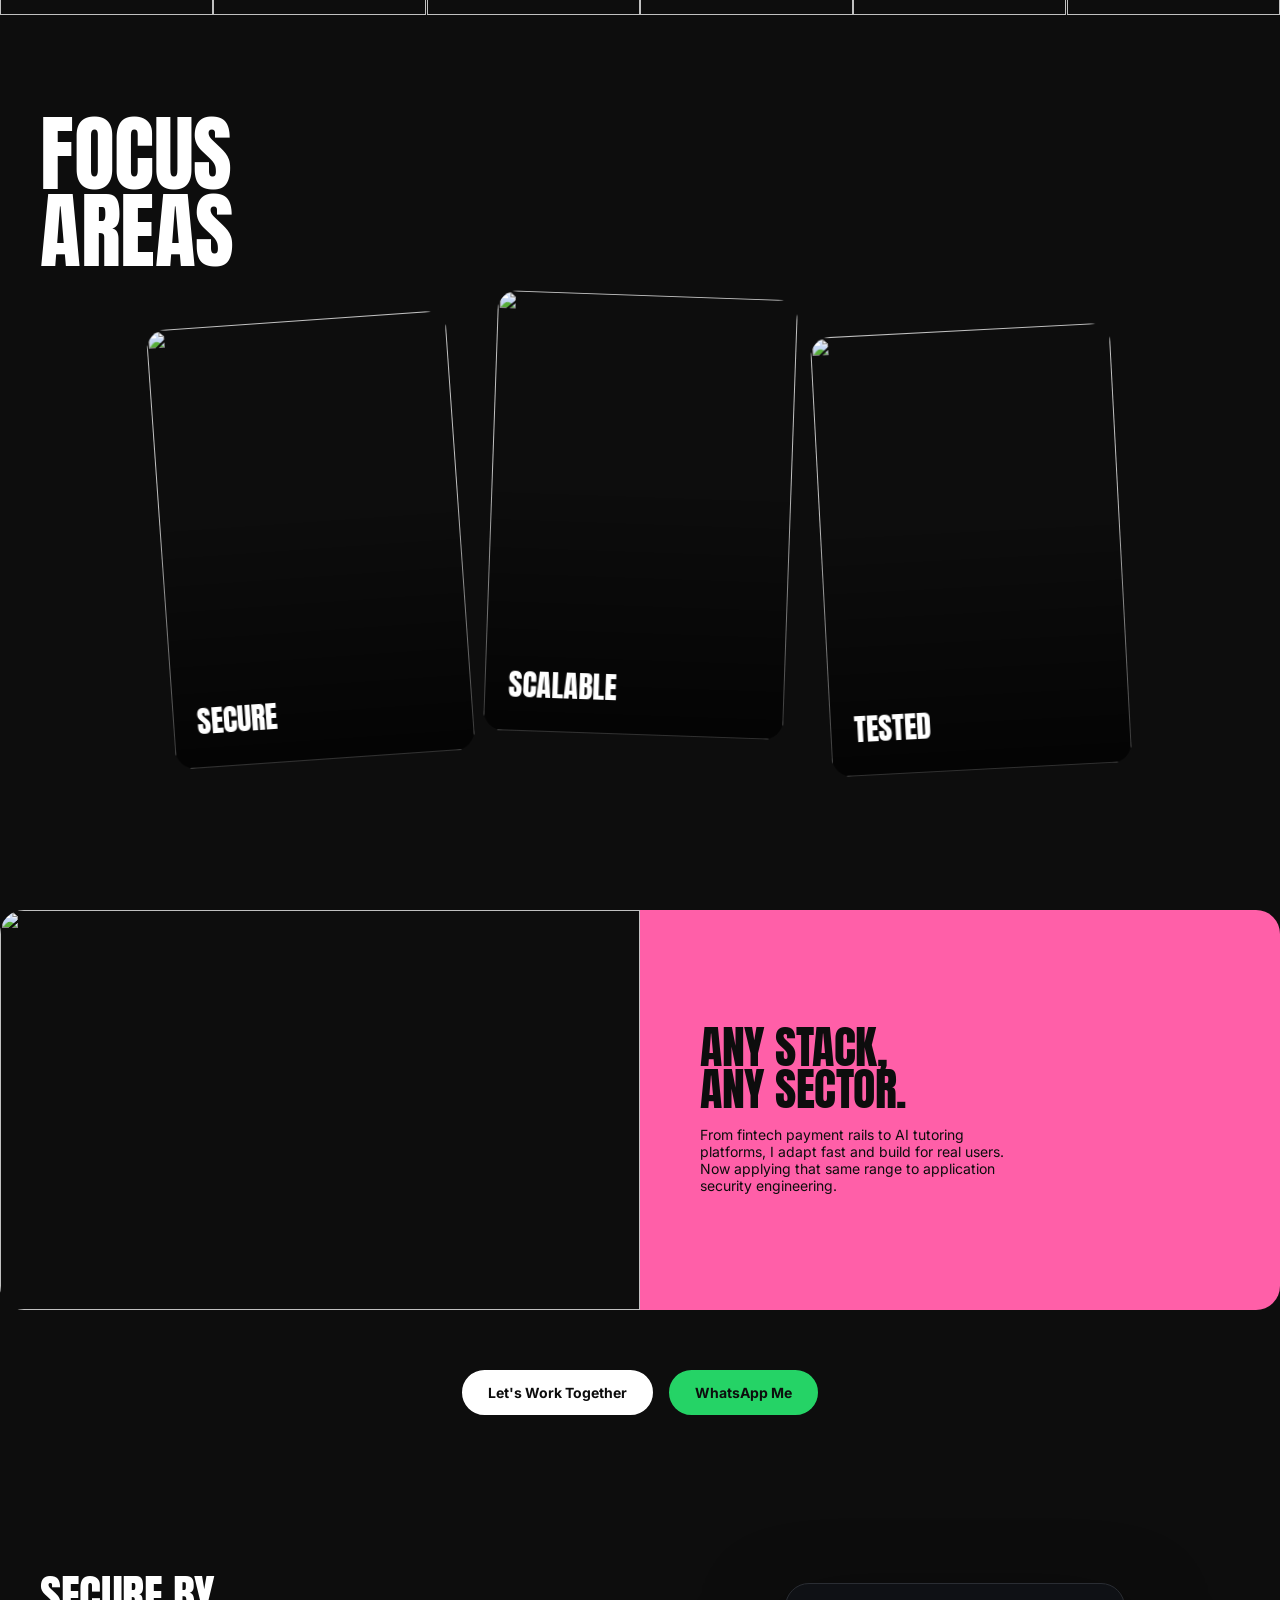
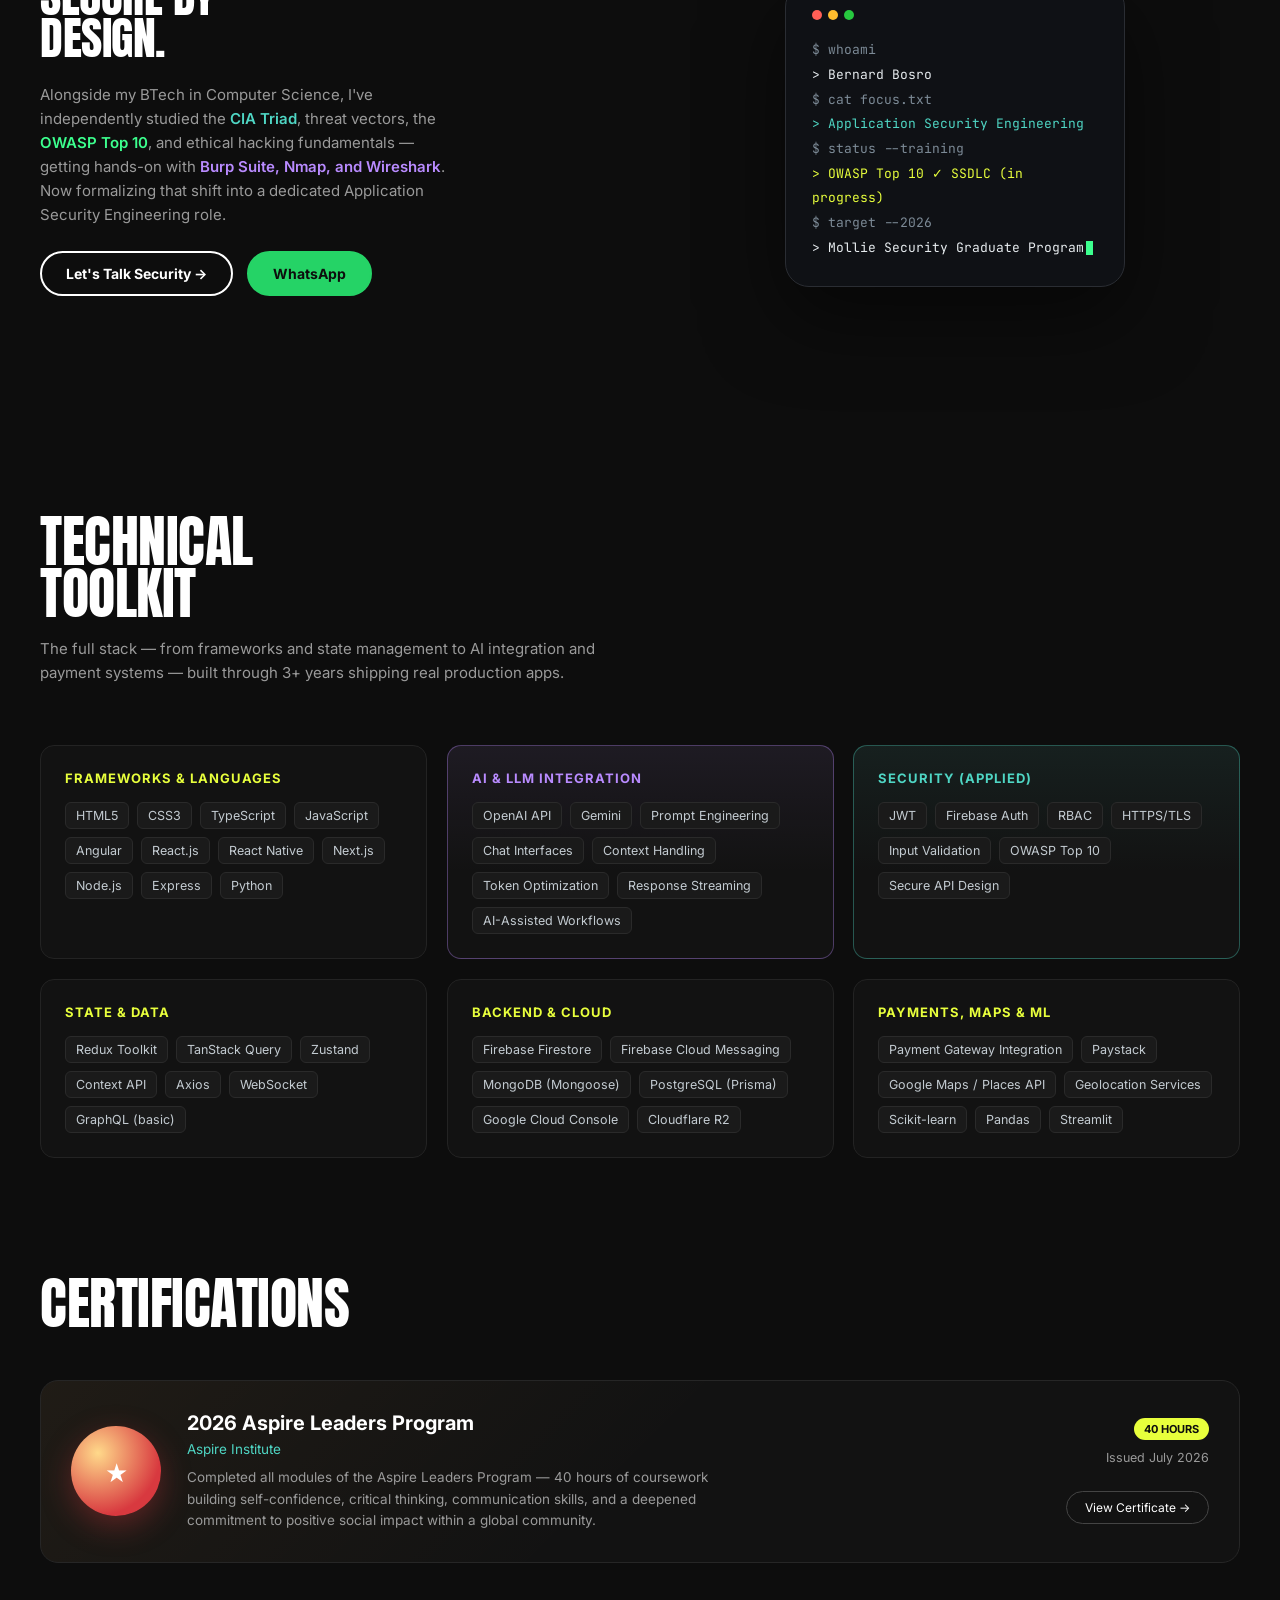
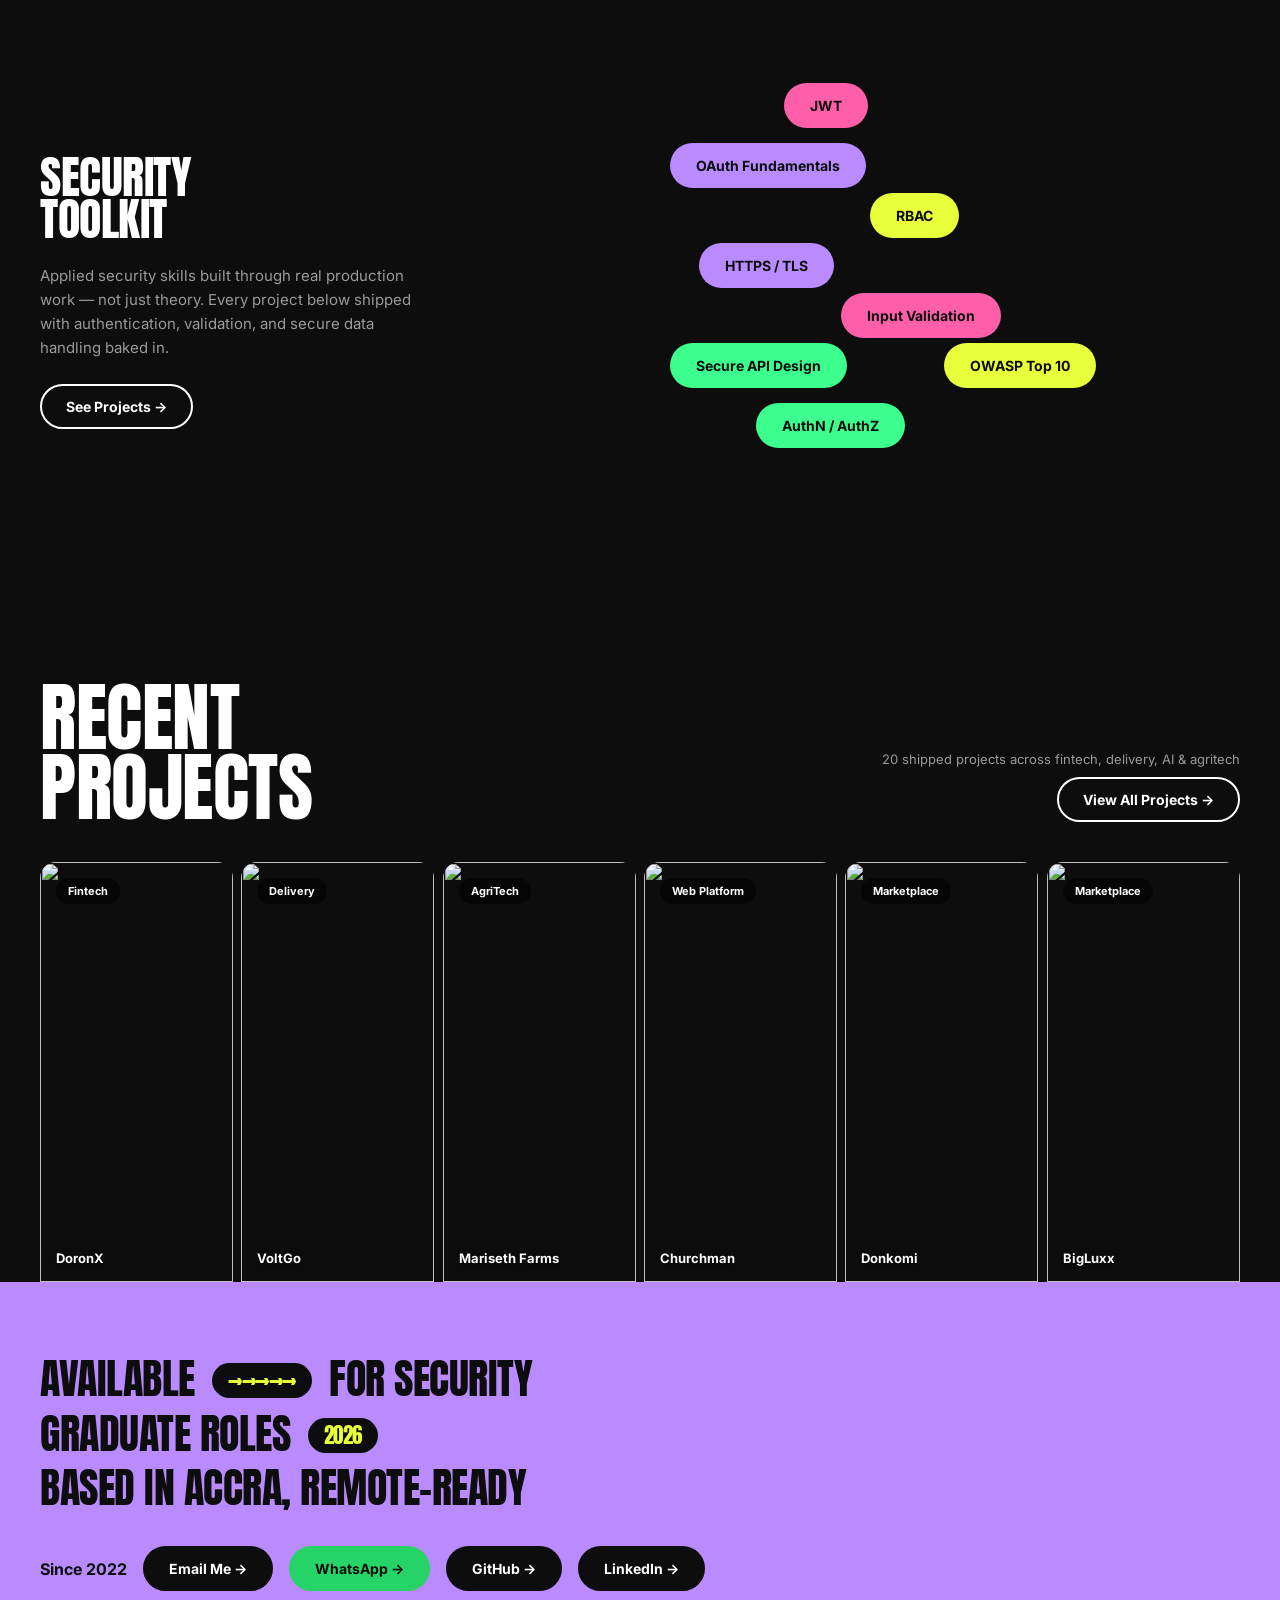
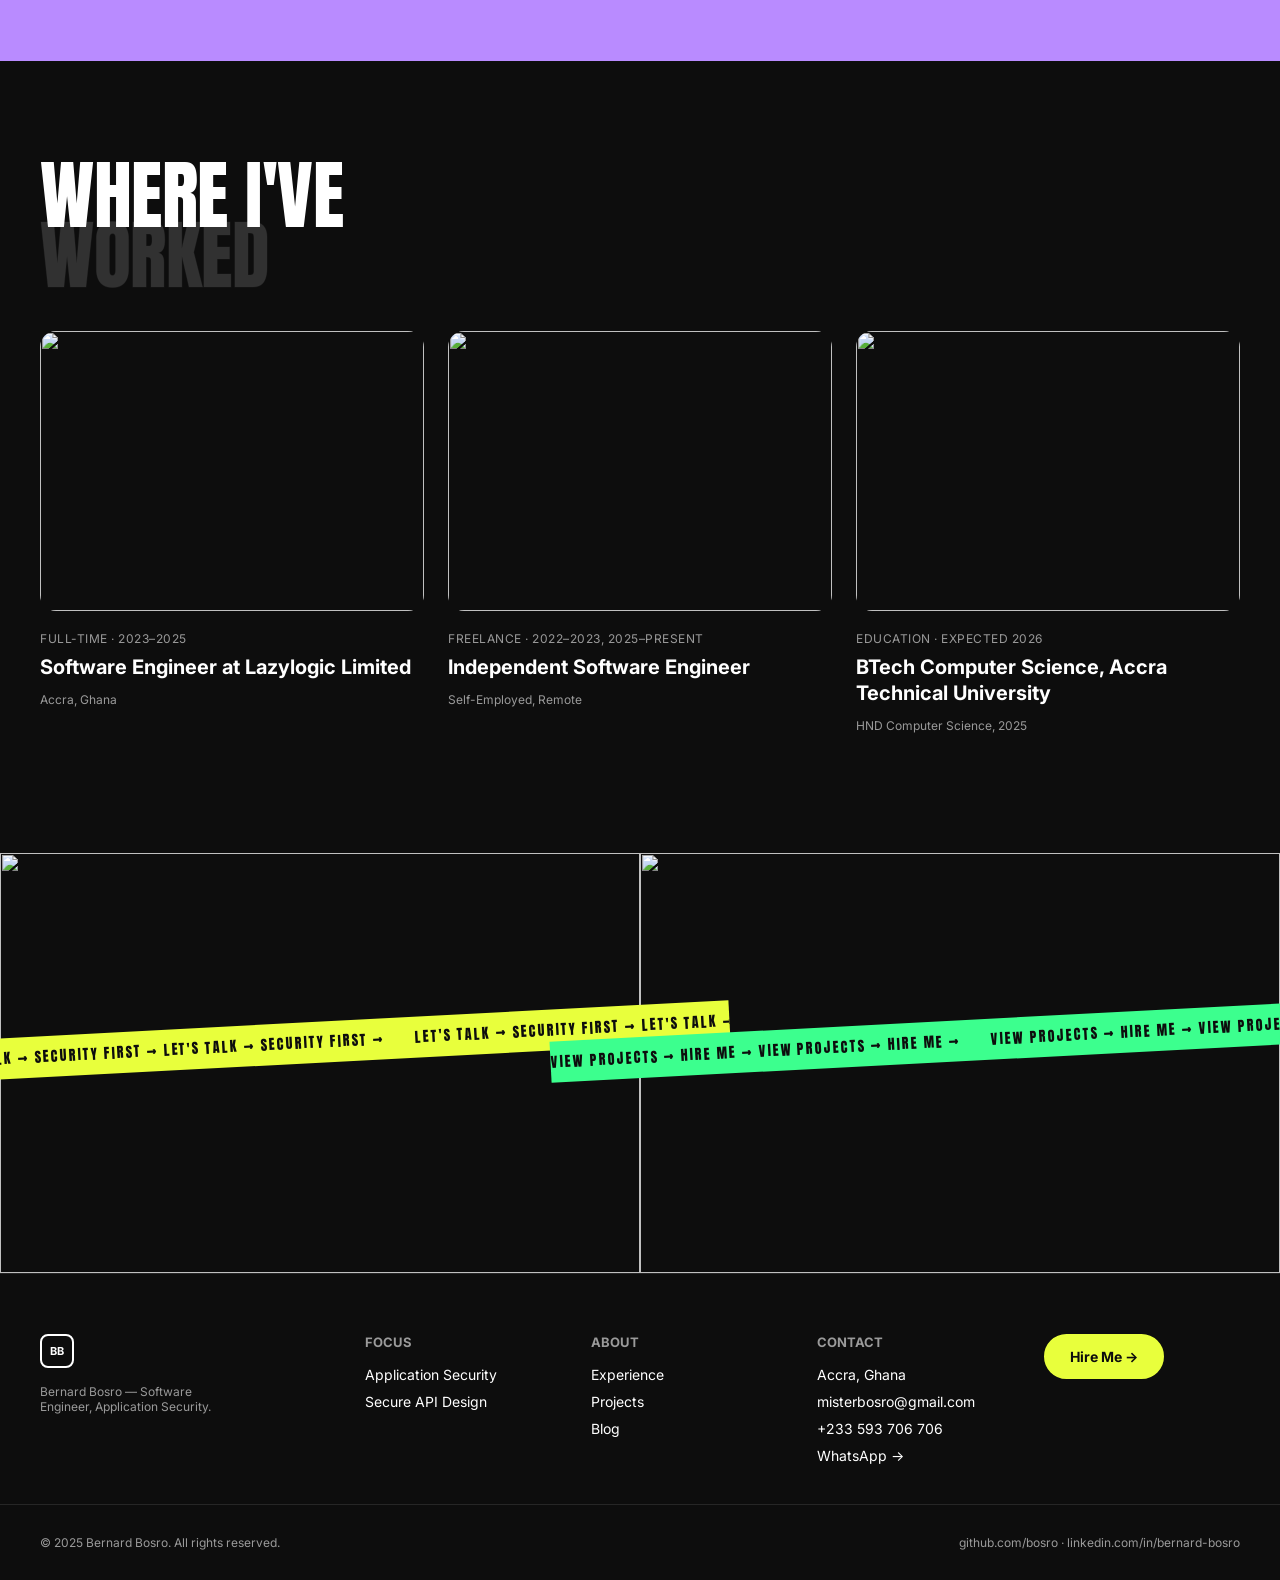
==== commit 6887090e: "change" ====
--- a/index.html
+++ b/index.html
@@ -25,6 +25,7 @@
       </div>
       <div class="nav-right">
         <button class="term-toggle" id="terminalToggle" title="Open terminal (press `)">&gt;_</button>
+        <a href="https://wa.me/233593706706" target="_blank" rel="noopener" class="whatsapp-icon-btn" title="Chat on WhatsApp"><svg viewBox="0 0 24 24" fill="currentColor"><path d="M17.472 14.382c-.297-.149-1.758-.867-2.03-.967-.273-.099-.471-.148-.67.15-.197.297-.767.966-.94 1.164-.173.199-.347.223-.644.075-.297-.15-1.255-.463-2.39-1.475-.883-.788-1.48-1.761-1.653-2.059-.173-.297-.018-.458.13-.606.134-.133.298-.347.446-.52.149-.174.198-.298.298-.497.099-.198.05-.371-.025-.52-.075-.149-.669-1.612-.916-2.207-.242-.579-.487-.5-.669-.51-.173-.008-.371-.01-.57-.01-.198 0-.52.074-.792.372-.272.297-1.04 1.016-1.04 2.479 0 1.462 1.065 2.875 1.213 3.074.149.198 2.096 3.2 5.077 4.487.709.306 1.262.489 1.694.625.712.227 1.36.195 1.872.118.571-.085 1.758-.719 2.006-1.413.248-.694.248-1.289.173-1.413-.074-.124-.272-.198-.57-.347z"/><path d="M12.004 2c-5.514 0-9.997 4.478-9.997 9.997 0 1.762.462 3.485 1.34 5.002L2 22l5.116-1.341a9.958 9.958 0 0 0 4.888 1.246h.004c5.514 0 9.997-4.478 9.997-9.998C21.997 6.478 17.518 2 12.004 2zm0 18.19a8.19 8.19 0 0 1-4.173-1.143l-.299-.177-3.037.797.81-2.96-.194-.304a8.18 8.18 0 0 1-1.256-4.406c0-4.523 3.68-8.2 8.2-8.2 4.522 0 8.2 3.677 8.2 8.2 0 4.523-3.678 8.193-8.201 8.193z"/></svg></a>
         <a href="mailto:misterbosro@gmail.com" class="btn btn-yellow">Hire Me</a>
         <button class="hamburger" id="hamburger"><span></span><span></span><span></span></button>
       </div>
@@ -39,6 +40,7 @@
     <a href="blog.html">Blog</a>
     <a href="#contact">Contact</a>
     <a href="mailto:misterbosro@gmail.com" class="btn btn-yellow" style="text-align:center; margin-top:10px;">Hire Me</a>
+    <a href="https://wa.me/233593706706" target="_blank" rel="noopener" class="btn btn-whatsapp" style="text-align:center; justify-content:center;">WhatsApp Me</a>
   </div>
 
   <!-- HERO -->
@@ -49,6 +51,7 @@
       <div class="hero-buttons">
         <a href="#projects" class="btn btn-yellow">View Projects →</a>
         <a href="mailto:misterbosro@gmail.com" class="btn btn-outline">Get In Touch</a>
+        <a href="https://wa.me/233593706706" target="_blank" rel="noopener" class="btn btn-whatsapp">WhatsApp</a>
       </div>
     </div>
     <div class="hero-grid reveal-right">
@@ -129,6 +132,7 @@
 
   <div class="center-btn reveal">
     <a href="mailto:misterbosro@gmail.com" class="btn btn-white">Let's Work Together</a>
+    <a href="https://wa.me/233593706706" target="_blank" rel="noopener" class="btn btn-whatsapp" style="margin-left:12px;">WhatsApp Me</a>
   </div>
 
   <!-- SECURE BY DESIGN -->
@@ -137,6 +141,7 @@
       <h2 class="display">Secure By<br>Design.</h2>
       <p>Alongside my BTech in Computer Science, I've independently studied the <span class="hl-cyan">CIA Triad</span>, threat vectors, the <span class="hl-green">OWASP Top 10</span>, and ethical hacking fundamentals — getting hands-on with <span class="hl-purple">Burp Suite, Nmap, and Wireshark</span>. Now formalizing that shift into a dedicated Application Security Engineering role.</p>
       <a href="mailto:misterbosro@gmail.com" class="btn btn-outline">Let's Talk Security →</a>
+      <a href="https://wa.me/233593706706" target="_blank" rel="noopener" class="btn btn-whatsapp" style="margin-left:10px;">WhatsApp</a>
     </div>
     <div class="phone-mock reveal-right">
       <div class="bar"><span></span><span></span><span></span></div>
@@ -293,6 +298,7 @@
       <div class="worldwide-cta reveal">
         <span style="font-weight:700;">Since 2022</span>
         <a href="mailto:misterbosro@gmail.com" class="btn">Email Me →</a>
+        <a href="https://wa.me/233593706706" target="_blank" rel="noopener" class="btn" style="background:#25D366; color:#0d0d0d; border-color:#25D366;">WhatsApp →</a>
         <a href="https://github.com/bosro" target="_blank" rel="noopener" class="btn">GitHub →</a>
         <a href="https://linkedin.com/in/bernard-bosro-5bab6a24a" target="_blank" rel="noopener" class="btn">LinkedIn →</a>
       </div>
@@ -308,7 +314,7 @@
     <div class="trend-card reveal">
       <img src="https://images.unsplash.com/photo-1551434678-e076c223a692?w=400&h=300&fit=crop" alt="">
       <div class="cat">Full-Time · 2023–2025</div>
-      <h3>Frontend Engineer at Lazylogic Limited</h3>
+      <h3>Software Engineer at Lazylogic Limited</h3>
       <div class="date">Accra, Ghana</div>
     </div>
     <div class="trend-card reveal">
@@ -329,7 +335,7 @@
   <div class="footer-cta">
     <img src="https://images.unsplash.com/photo-1555066931-4365d14bab8c?w=600&h=500&fit=crop" alt="">
     <img src="https://images.unsplash.com/photo-1573164713988-8665fc963095?w=600&h=500&fit=crop" alt="">
-    <a class="tape left" href="mailto:misterbosro@gmail.com">
+    <a class="tape left" href="https://wa.me/233593706706" target="_blank" rel="noopener">
       <div class="marquee-track">
         <span>LET'S TALK → SECURITY FIRST → LET'S TALK → SECURITY FIRST →</span>
         <span>LET'S TALK → SECURITY FIRST → LET'S TALK → SECURITY FIRST →</span>
@@ -370,6 +376,7 @@
         <li>Accra, Ghana</li>
         <li><a href="mailto:misterbosro@gmail.com">misterbosro@gmail.com</a></li>
         <li><a href="tel:+233593706706">+233 593 706 706</a></li>
+        <li><a href="https://wa.me/233593706706" target="_blank" rel="noopener">WhatsApp →</a></li>
       </ul>
     </div>
     <div>
@@ -394,7 +401,7 @@
         <span class="prompt">bernard@bosro:~$</span>
         <input type="text" id="termInput" autocomplete="off" spellcheck="false" placeholder="type 'help' to get started">
       </div>
-      <div class="term-hint">Try: about · skills · experience · projects · contact · open github · clear</div>
+      <div class="term-hint">Try: about · skills · experience · projects · contact · open whatsapp · clear</div>
     </div>
   </div>
 
--- a/style.css
+++ b/style.css
@@ -208,6 +208,29 @@
   color:#0d0d0d;
   border-color:var(--white);
 }
+
+.btn-whatsapp{
+  background: #25D366;
+  color: #0d0d0d;
+  border-color: #25D366;
+  display:inline-flex;
+  align-items:center;
+  gap:8px;
+}
+.btn-whatsapp:hover{ box-shadow: 0 8px 24px rgba(37,211,102,0.3); }
+.btn-whatsapp svg{ width:16px; height:16px; flex-shrink:0; }
+
+.whatsapp-icon-btn{
+  width:40px; height:40px;
+  border-radius:10px;
+  border:1px solid rgba(37,211,102,0.4);
+  background: rgba(37,211,102,0.08);
+  color:#25D366;
+  display:flex; align-items:center; justify-content:center;
+  transition: all .2s ease;
+}
+.whatsapp-icon-btn:hover{ background:#25D366; color:#0d0d0d; border-color:#25D366; }
+.whatsapp-icon-btn svg{ width:19px; height:19px; }
 
 /* ============ HERO ============ */
 .hero{
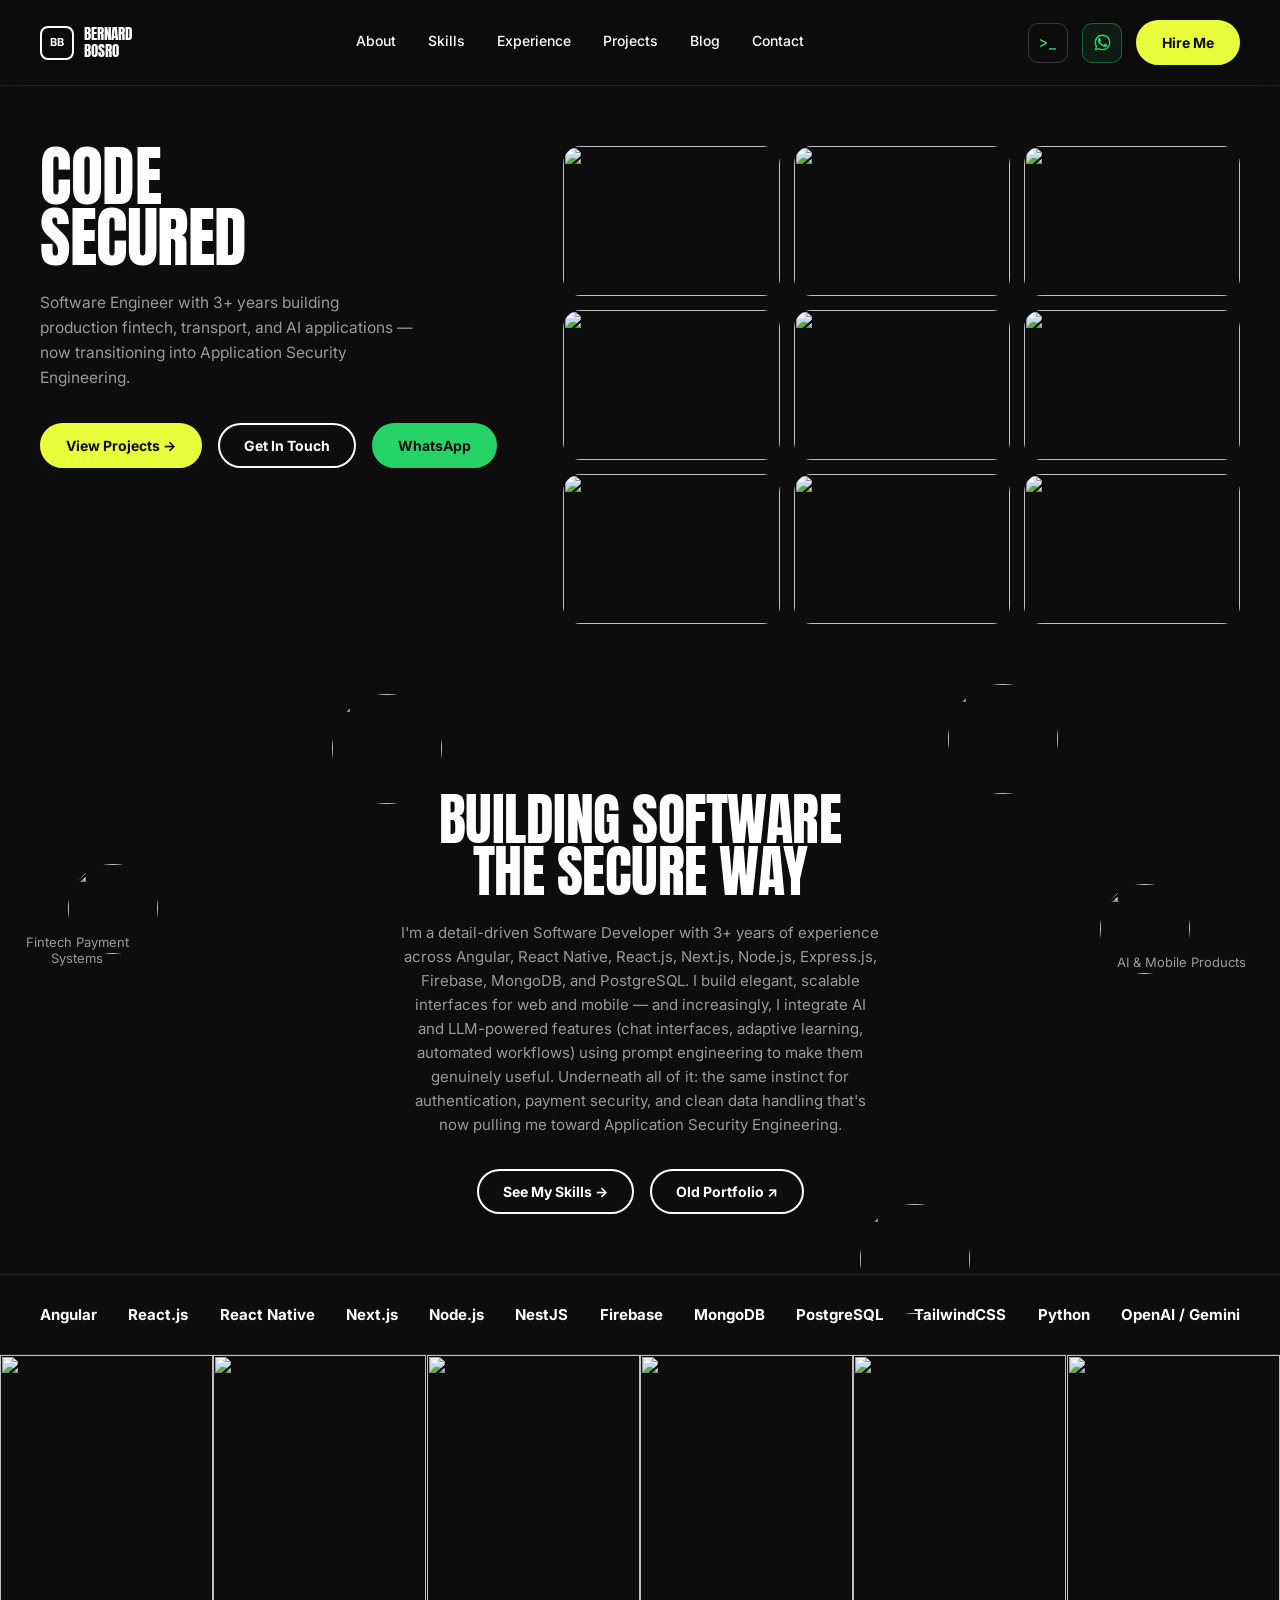
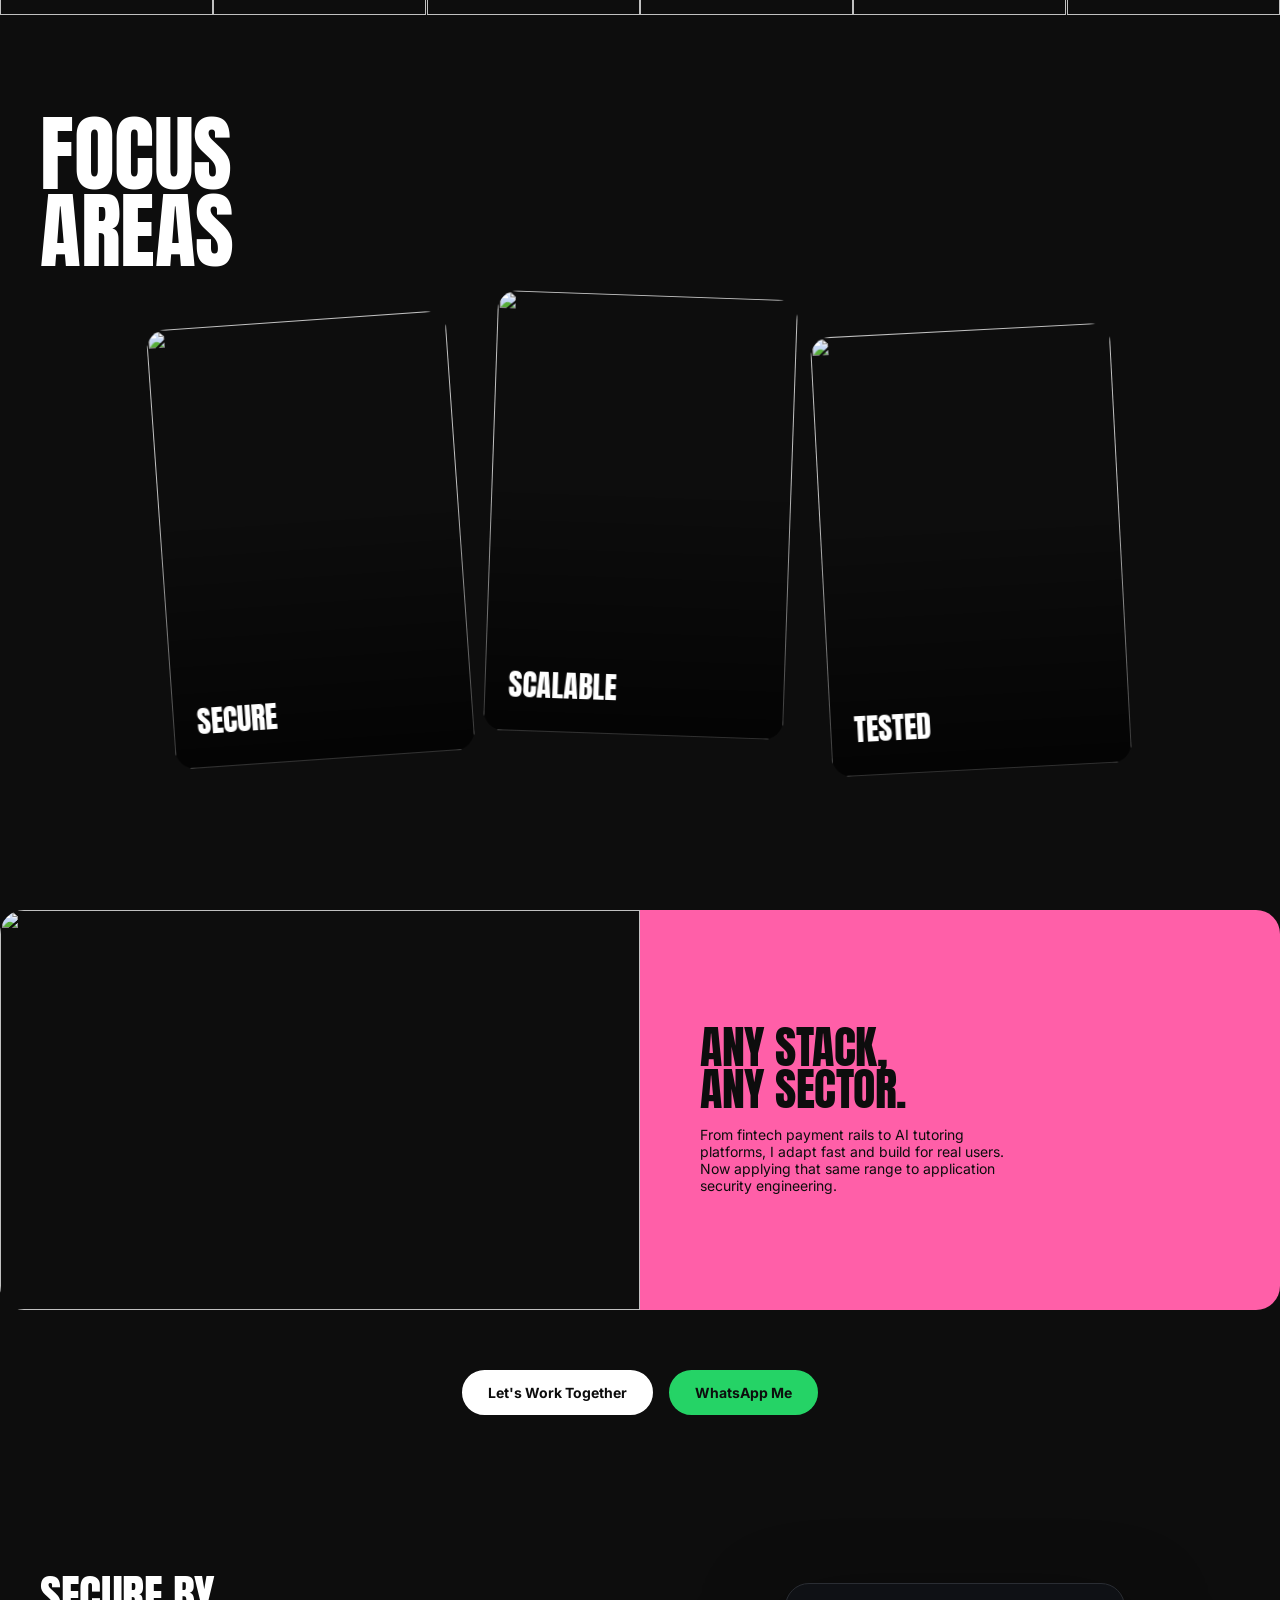
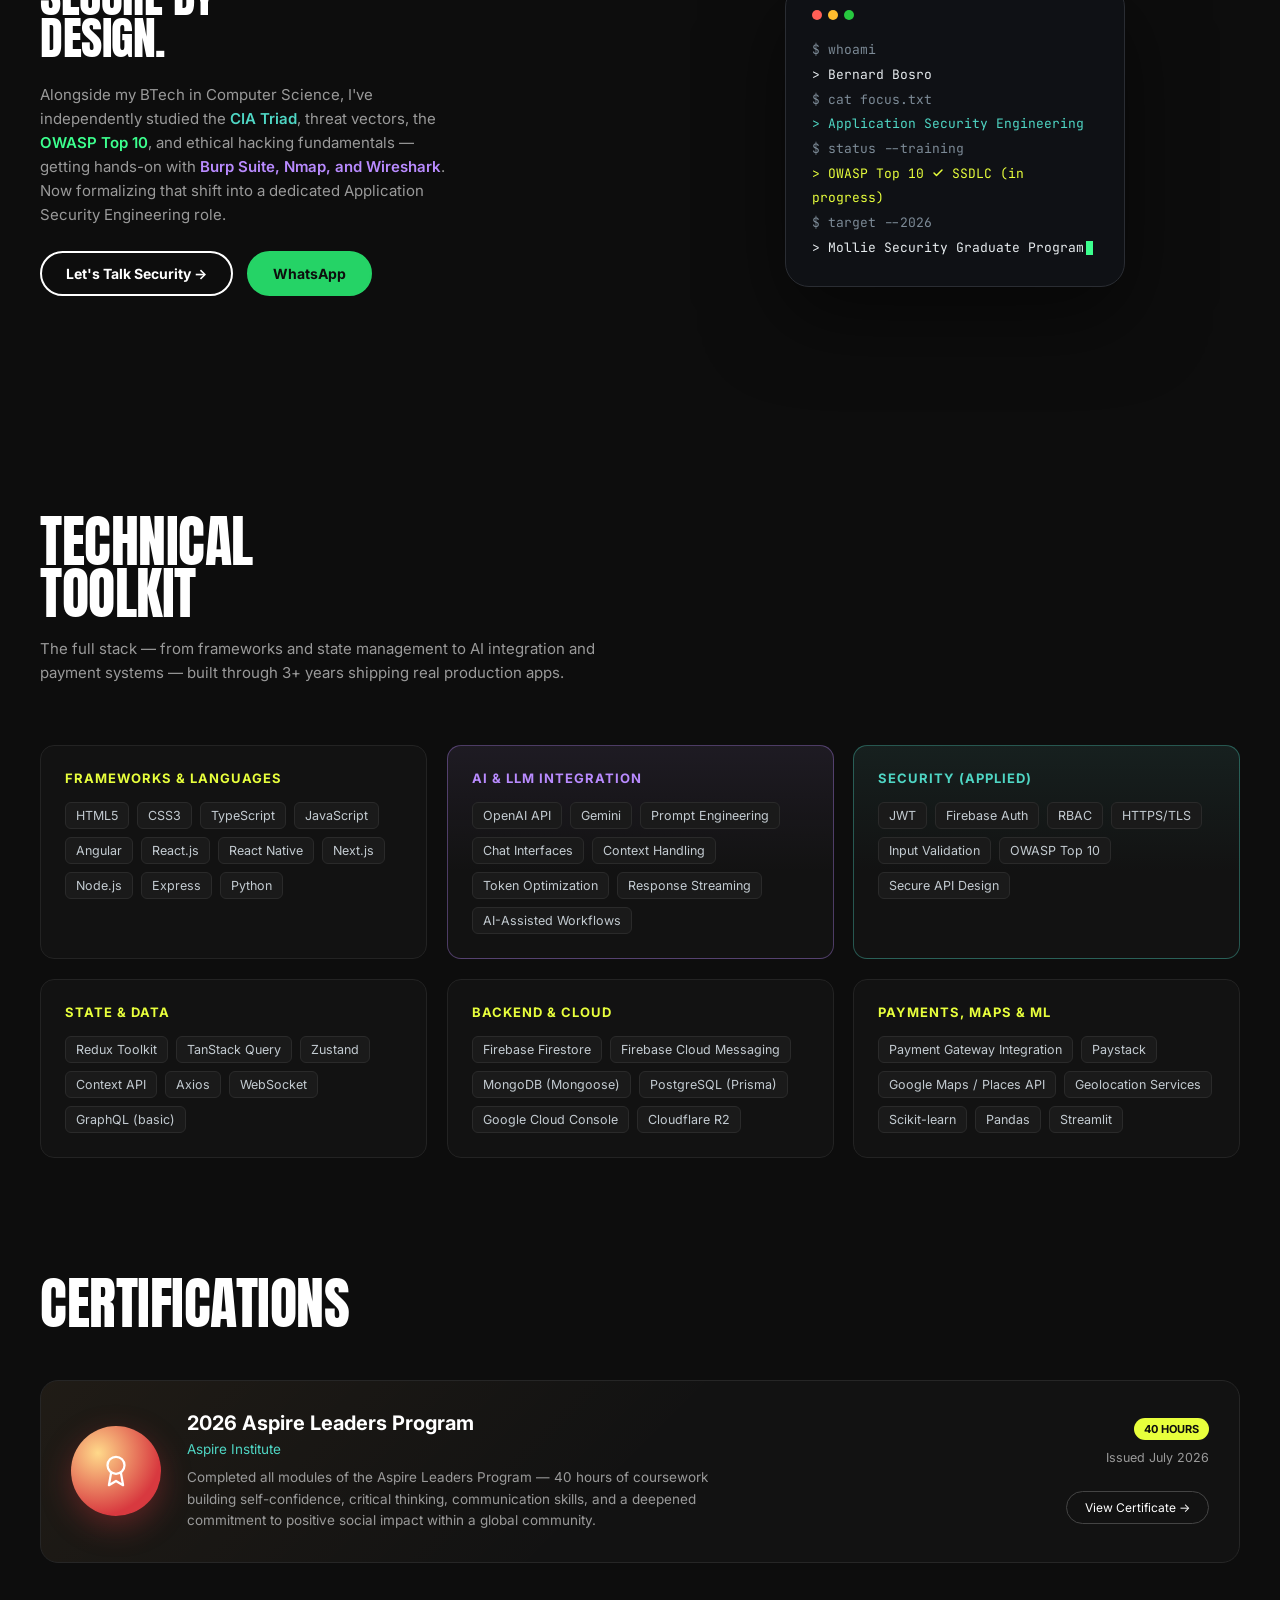
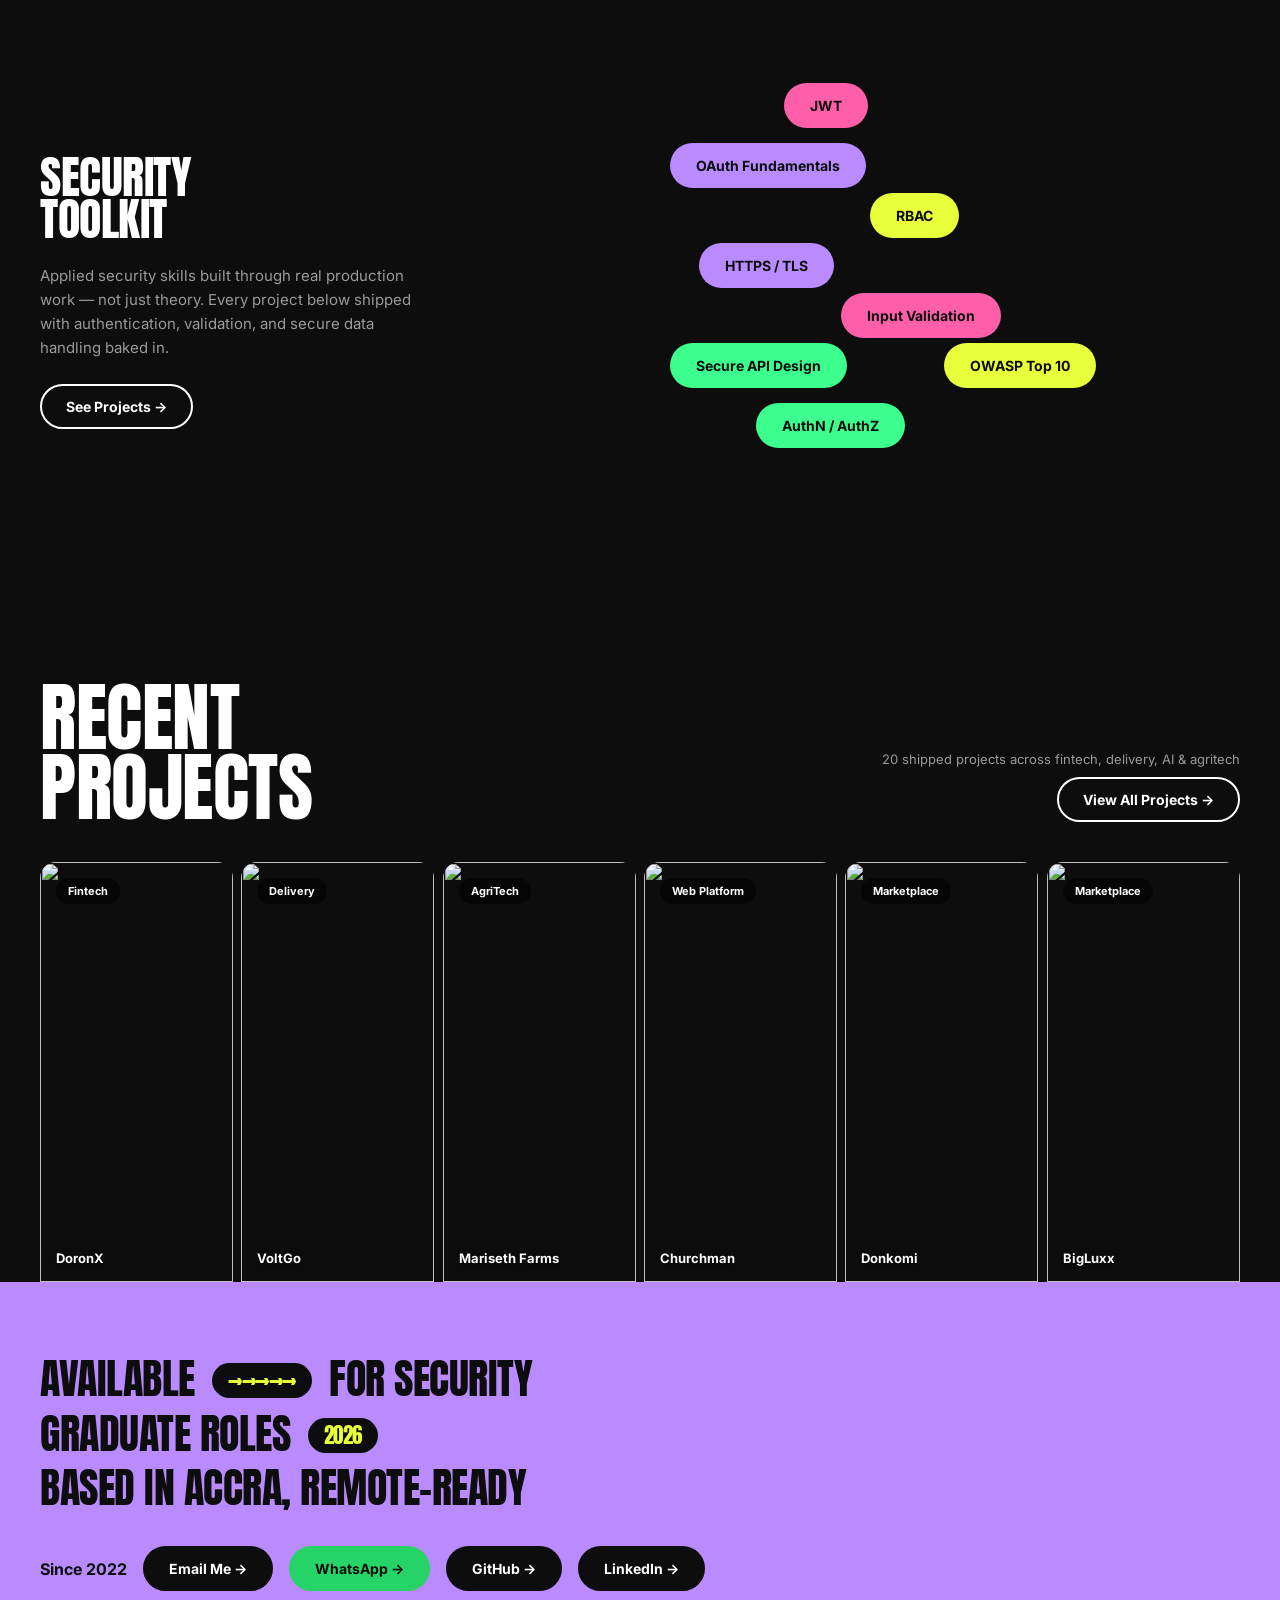
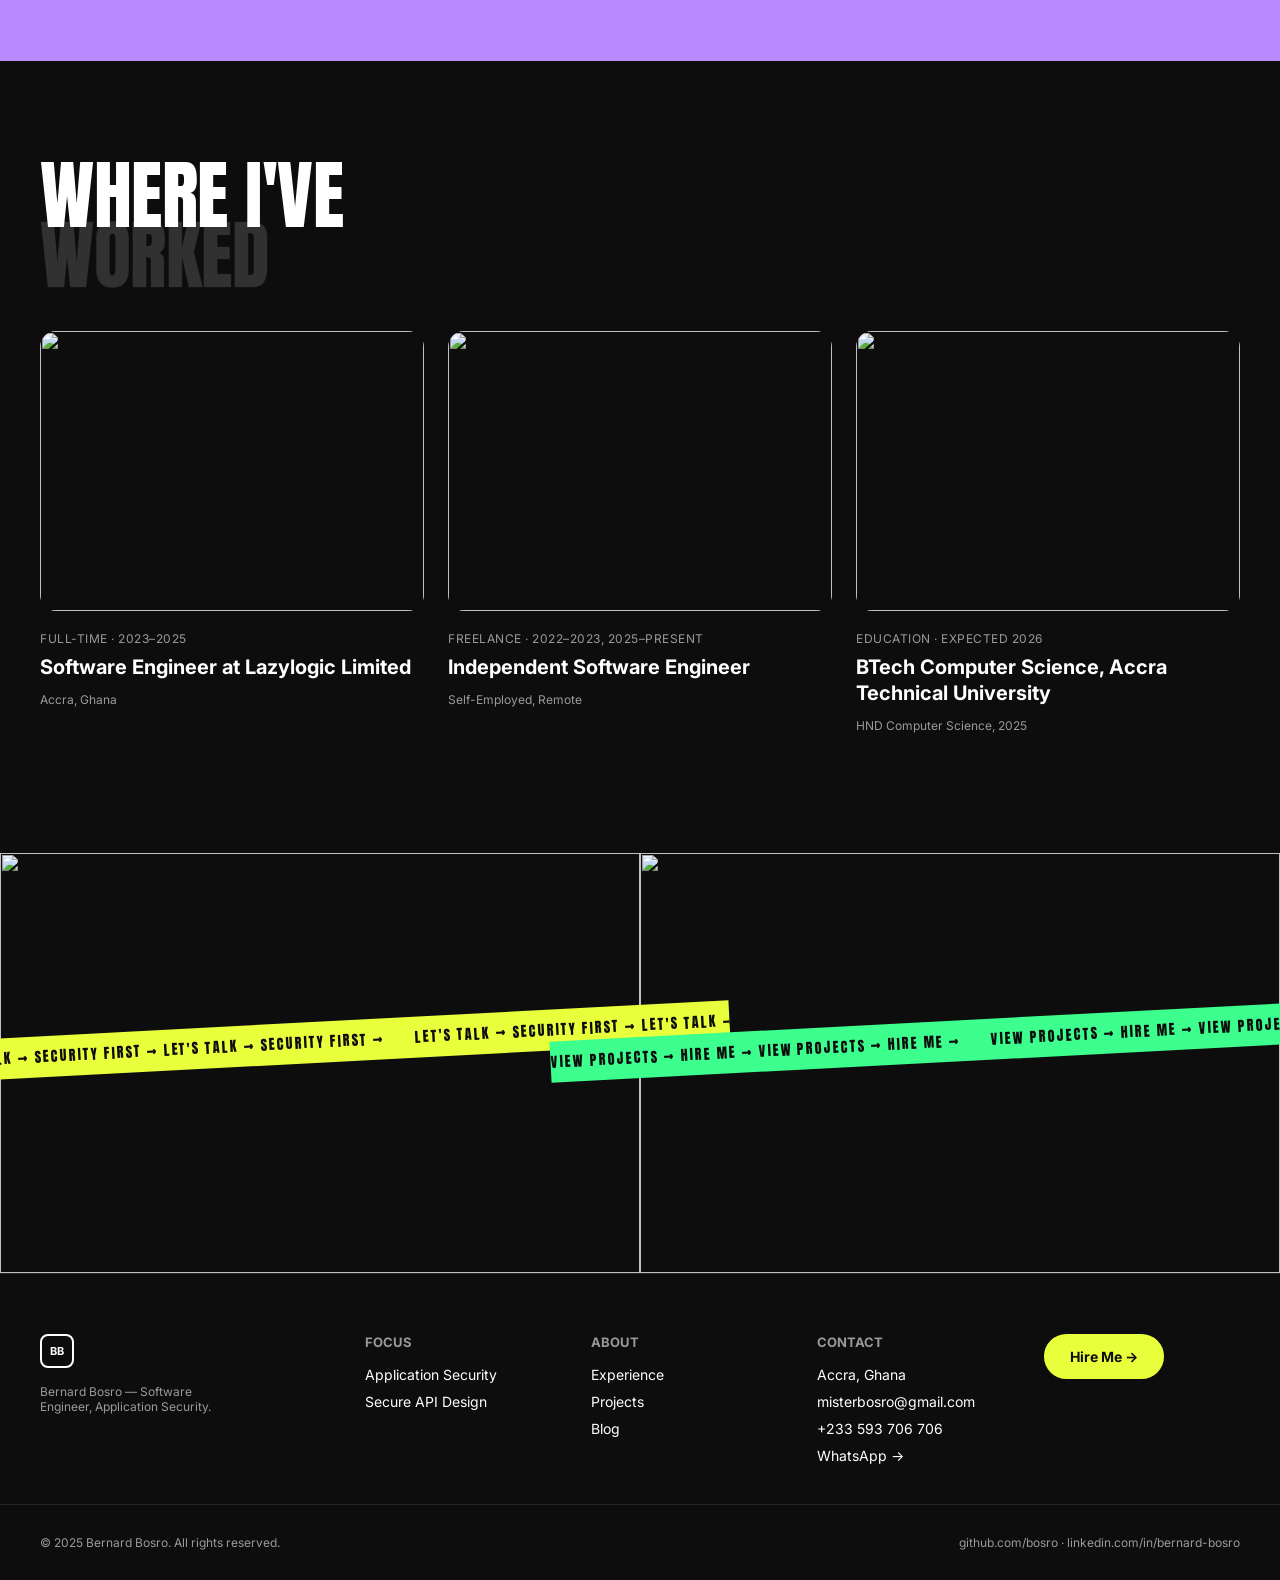
==== commit a6787bcb: "change" ====
--- a/index.html
+++ b/index.html
@@ -151,7 +151,7 @@
         <div class="p1">$ cat focus.txt</div>
         <div class="p2">&gt; Application Security Engineering</div>
         <div class="p1">$ status --training</div>
-        <div class="p3">&gt; OWASP Top 10 ✓ SSDLC (in progress)</div>
+        <div class="p3">&gt; OWASP Top 10 <svg viewBox="0 0 24 24" width="12" height="12" fill="none" stroke="currentColor" stroke-width="3" stroke-linecap="round" stroke-linejoin="round" style="vertical-align:-1px;"><polyline points="20 6 9 17 4 12"/></svg> SSDLC (in progress)</div>
         <div class="p1">$ target --2026</div>
         <div class="p4">&gt; Mollie Security Graduate Program<span class="type-cursor"></span></div>
       </div>
@@ -216,7 +216,12 @@
   </div>
   <div class="certs-wrap">
     <div class="cert-card reveal-scale">
-      <div class="cert-badge">★</div>
+      <div class="cert-badge">
+        <svg viewBox="0 0 24 24" width="34" height="34" fill="none" stroke="#fff" stroke-width="1.6" stroke-linecap="round" stroke-linejoin="round">
+          <circle cx="12" cy="8" r="6"/>
+          <path d="M8.5 13.5 7 22l5-3 5 3-1.5-8.5"/>
+        </svg>
+      </div>
       <div class="cert-info">
         <h3>2026 Aspire Leaders Program</h3>
         <div class="issuer">Aspire Institute</div>
@@ -390,11 +395,11 @@
 
   <!-- TERMINAL OVERLAY -->
   <div class="terminal-overlay" id="terminalOverlay">
-    <div class="terminal-window">
+    <div class="terminal-window" id="terminalWindow">
       <div class="term-titlebar">
         <div class="term-dots"><span></span><span></span><span></span></div>
         <div class="term-title">bernard@bosro — zsh</div>
-        <button class="term-close" id="termClose">✕</button>
+        <button class="term-close" id="termClose"><svg viewBox="0 0 24 24" width="14" height="14" fill="none" stroke="currentColor" stroke-width="2.2" stroke-linecap="round"><line x1="18" y1="6" x2="6" y2="18"/><line x1="6" y1="6" x2="18" y2="18"/></svg></button>
       </div>
       <div class="term-body" id="termBody"></div>
       <div class="term-input-row" style="padding: 0 20px 14px;">
--- a/style.css
+++ b/style.css
@@ -12,7 +12,7 @@
 }
 
 *{ margin:0; padding:0; box-sizing:border-box; }
-html{ scroll-behavior:smooth; }
+html{ scroll-behavior:smooth; overflow-x:hidden; width:100%; }
 
 body{
   background: var(--bg);
@@ -255,7 +255,7 @@
 .hero-buttons{ display:flex; gap:16px; flex-wrap:wrap; }
 .hero-grid{
   display:grid;
-  grid-template-columns: repeat(3, 1fr);
+  grid-template-columns: repeat(3, minmax(0, 1fr));
   gap:14px;
 }
 .hero-grid img{
@@ -316,7 +316,7 @@
 
 .strip{
   display:grid;
-  grid-template-columns: repeat(6,1fr);
+  grid-template-columns: repeat(6, minmax(0, 1fr));
 }
 .strip img{
   width:100%;
@@ -477,7 +477,7 @@
 .case-title-row{ display:flex; justify-content:space-between; align-items:flex-end; flex-wrap:wrap; gap:20px; }
 .case-strip{
   display:grid;
-  grid-template-columns: repeat(6,1fr);
+  grid-template-columns: repeat(6, minmax(0, 1fr));
   gap: 8px;
   padding: 0 40px;
   max-width:1400px;
@@ -530,7 +530,7 @@
 .trending-title h2.ghost{ opacity:0.15; margin-top:-10px; -webkit-text-stroke: 1px rgba(255,255,255,0.3); }
 .trending-grid{
   display:grid;
-  grid-template-columns: repeat(3, 1fr);
+  grid-template-columns: repeat(3, minmax(0, 1fr));
   gap: 24px;
   padding: 0 40px 120px;
   max-width:1400px;
@@ -637,7 +637,7 @@
 .term-dots span:nth-child(2){ background:#ffbd2e; }
 .term-dots span:nth-child(3){ background:#27c93f; }
 .term-title{ font-family:'JetBrains Mono', monospace; font-size:12px; color:#7c8a96; }
-.term-close{ background:none; border:none; color:#7c8a96; font-size:18px; }
+.term-close{ background:none; border:none; color:#7c8a96; font-size:18px; display:flex; align-items:center; justify-content:center; }
 .term-close:hover{ color:var(--white); }
 .term-body{
   flex:1;
@@ -708,7 +708,7 @@
 
 .projects-full-grid{
   display:grid;
-  grid-template-columns: repeat(2, 1fr);
+  grid-template-columns: repeat(2, minmax(0, 1fr));
   gap: 26px;
   padding: 0 40px 120px;
   max-width:1400px;
@@ -767,21 +767,22 @@
 
 @media(max-width: 900px){
   .hero{ grid-template-columns: 1fr; padding:40px 24px 60px; }
-  .hero-grid{ grid-template-columns: repeat(3,1fr); gap:8px; }
+  .hero-grid{ grid-template-columns: repeat(3, minmax(0, 1fr)); gap:8px; }
   .hero-grid img{ height:100px; border-radius:12px; }
   .banner{ grid-template-columns:1fr; margin:40px 20px; }
   .banner img{ height:220px; }
   .banner-text{ padding:36px 28px; }
   .design-section{ grid-template-columns:1fr; padding:40px 24px 80px; gap:40px;}
   .customization{ grid-template-columns:1fr; padding:0 24px 80px; gap:20px; }
-  .pill-cloud{ height:auto; position:static; display:flex; flex-wrap:wrap; gap:10px; }
+  .pill-cloud{ height:auto; position:static; display:flex; flex-wrap:wrap; gap:10px; max-width:100%; }
   .pill{ position:static; }
-  .case-strip{ grid-template-columns: repeat(2,1fr); padding:0 20px; }
+  .case-strip{ grid-template-columns: repeat(2, minmax(0, 1fr)); padding:0 20px; }
   .case-item{ height:260px; }
   .trending-grid{ grid-template-columns:1fr; padding:0 24px 80px; }
   footer{ grid-template-columns: 1fr 1fr; padding:50px 24px 20px; }
   .nav-links{ display:none; }
   .hamburger{ display:flex; }
+  .nav-right .btn-yellow, .nav-right .whatsapp-icon-btn{ display:none; }
   .experience-title{ padding:70px 24px 10px; }
   .experience-cards{ padding:20px 24px 80px; gap:20px; }
   .exp-card{ width: 85vw; max-width:320px; height:400px; }
@@ -792,12 +793,13 @@
   .make-merch{ padding:60px 24px 40px; }
   .circle-img, .circle-caption{ display:none; }
   .brands{ padding:24px; justify-content:center; gap:24px; font-size:13px; }
-  .strip{ grid-template-columns: repeat(3,1fr); }
+  .strip{ grid-template-columns: repeat(3, minmax(0, 1fr)); }
   .strip img{ height:140px; }
   .worldwide{ padding:50px 24px; }
   .worldwide-cta{ gap:10px; }
   .projects-full-grid{ grid-template-columns:1fr; padding:0 24px 80px; }
   .projects-hero, .filters{ padding-left:24px; padding-right:24px; }
+  .phone-mock{ max-width:100%; }
 }
 
 @media(max-width:520px){
@@ -806,13 +808,15 @@
   .worldwide-cta{ flex-direction:column; align-items:flex-start; }
   .worldwide-cta .btn{ width:100%; text-align:center; }
   .case-strip{ grid-template-columns: 1fr 1fr; }
-  .terminal-window{ height: 78vh; }
+  .terminal-window{ height: 100vh; height: 100dvh; max-height:100vh; max-height:100dvh; width:100%; border-radius:0; }
+  .terminal-overlay{ padding:0; }
+  .term-input-row input{ font-size:16px; }
 }
 
 /* ============ BLOG PAGE ============ */
 .blog-grid{
   display:grid;
-  grid-template-columns: repeat(3, 1fr);
+  grid-template-columns: repeat(3, minmax(0, 1fr));
   gap: 26px;
   padding: 0 40px 120px;
   max-width:1400px;
@@ -906,7 +910,7 @@
 
 .skills-grid{
   display:grid;
-  grid-template-columns: repeat(3, 1fr);
+  grid-template-columns: repeat(3, minmax(0, 1fr));
   gap: 20px;
   padding: 40px 40px 100px;
   max-width:1400px;
@@ -1002,6 +1006,7 @@
   font-size:10.5px; font-weight:700; text-transform:uppercase;
   color:#0d0d0d; background: var(--yellow);
   padding: 4px 9px; border-radius:12px; white-space:nowrap;
+  display:inline-flex; align-items:center;
 }
 .pf-live-link{
   display:flex; align-items:center; gap:8px;
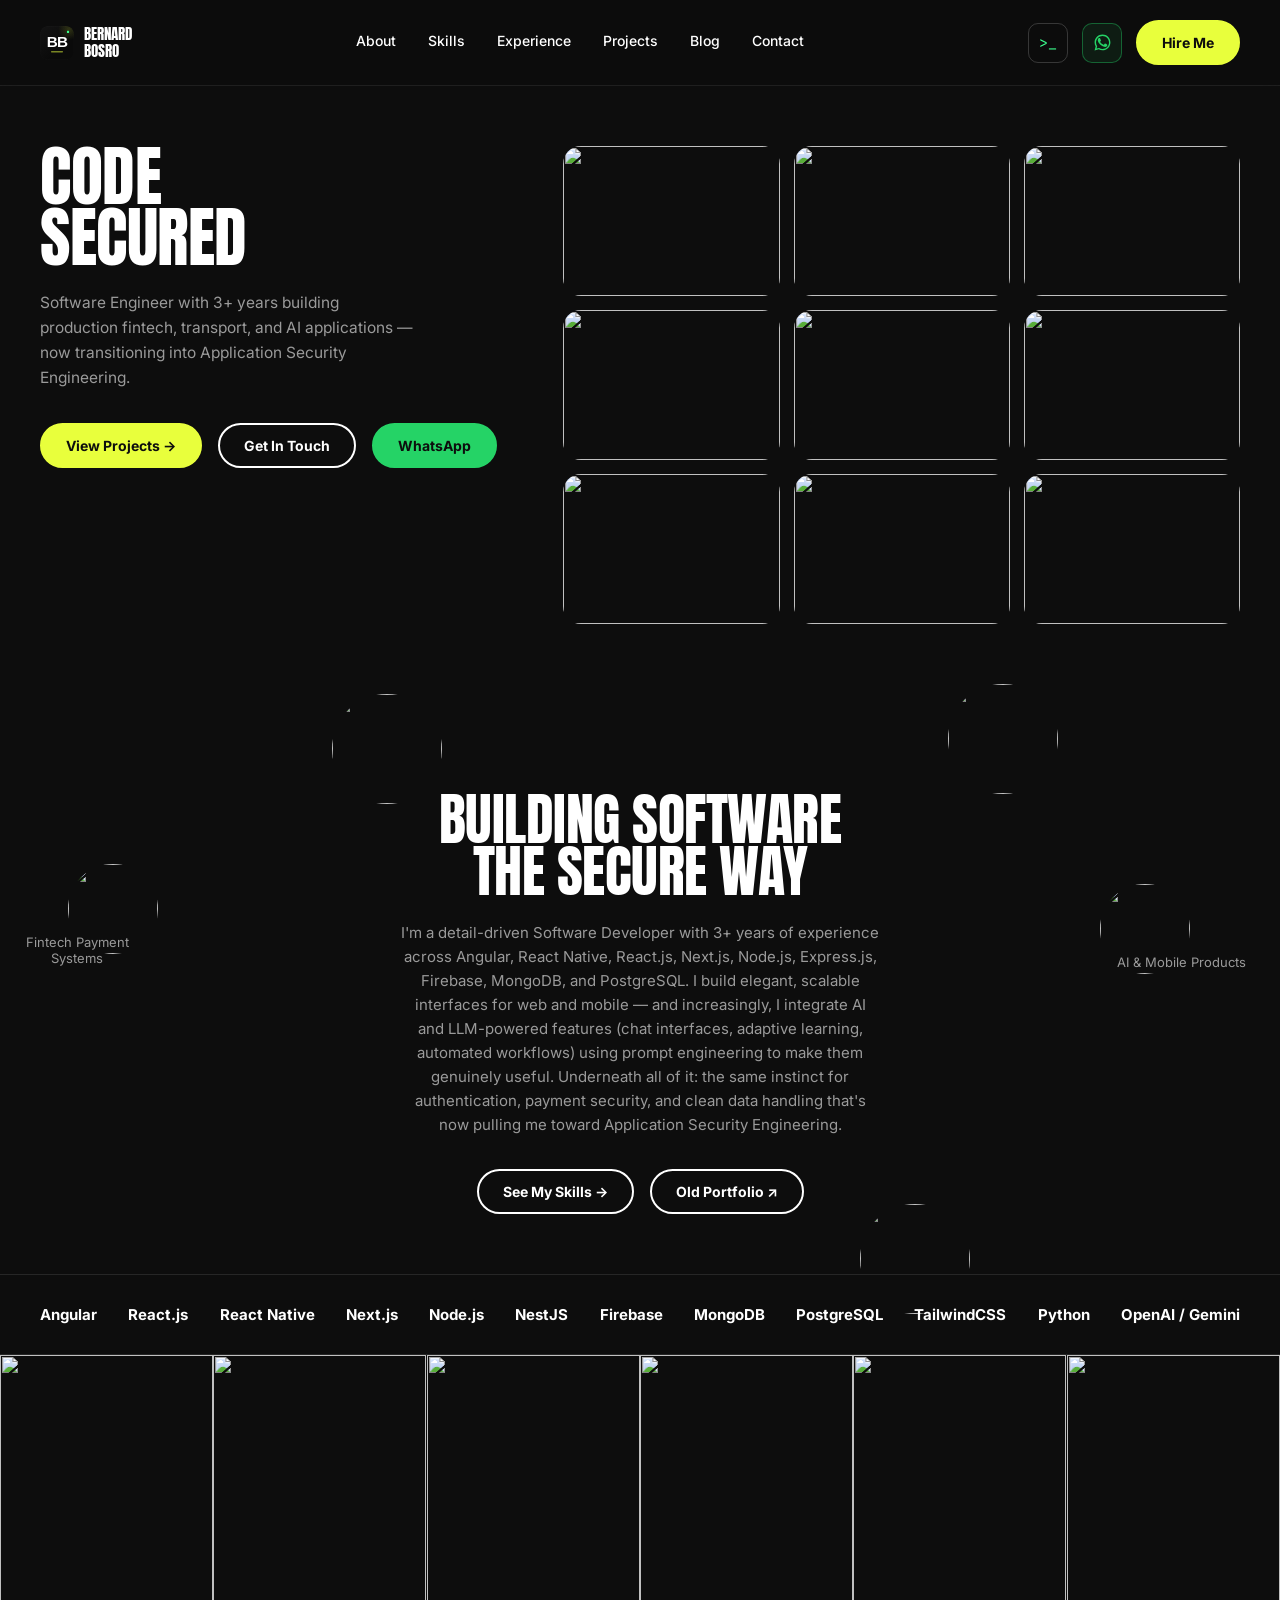
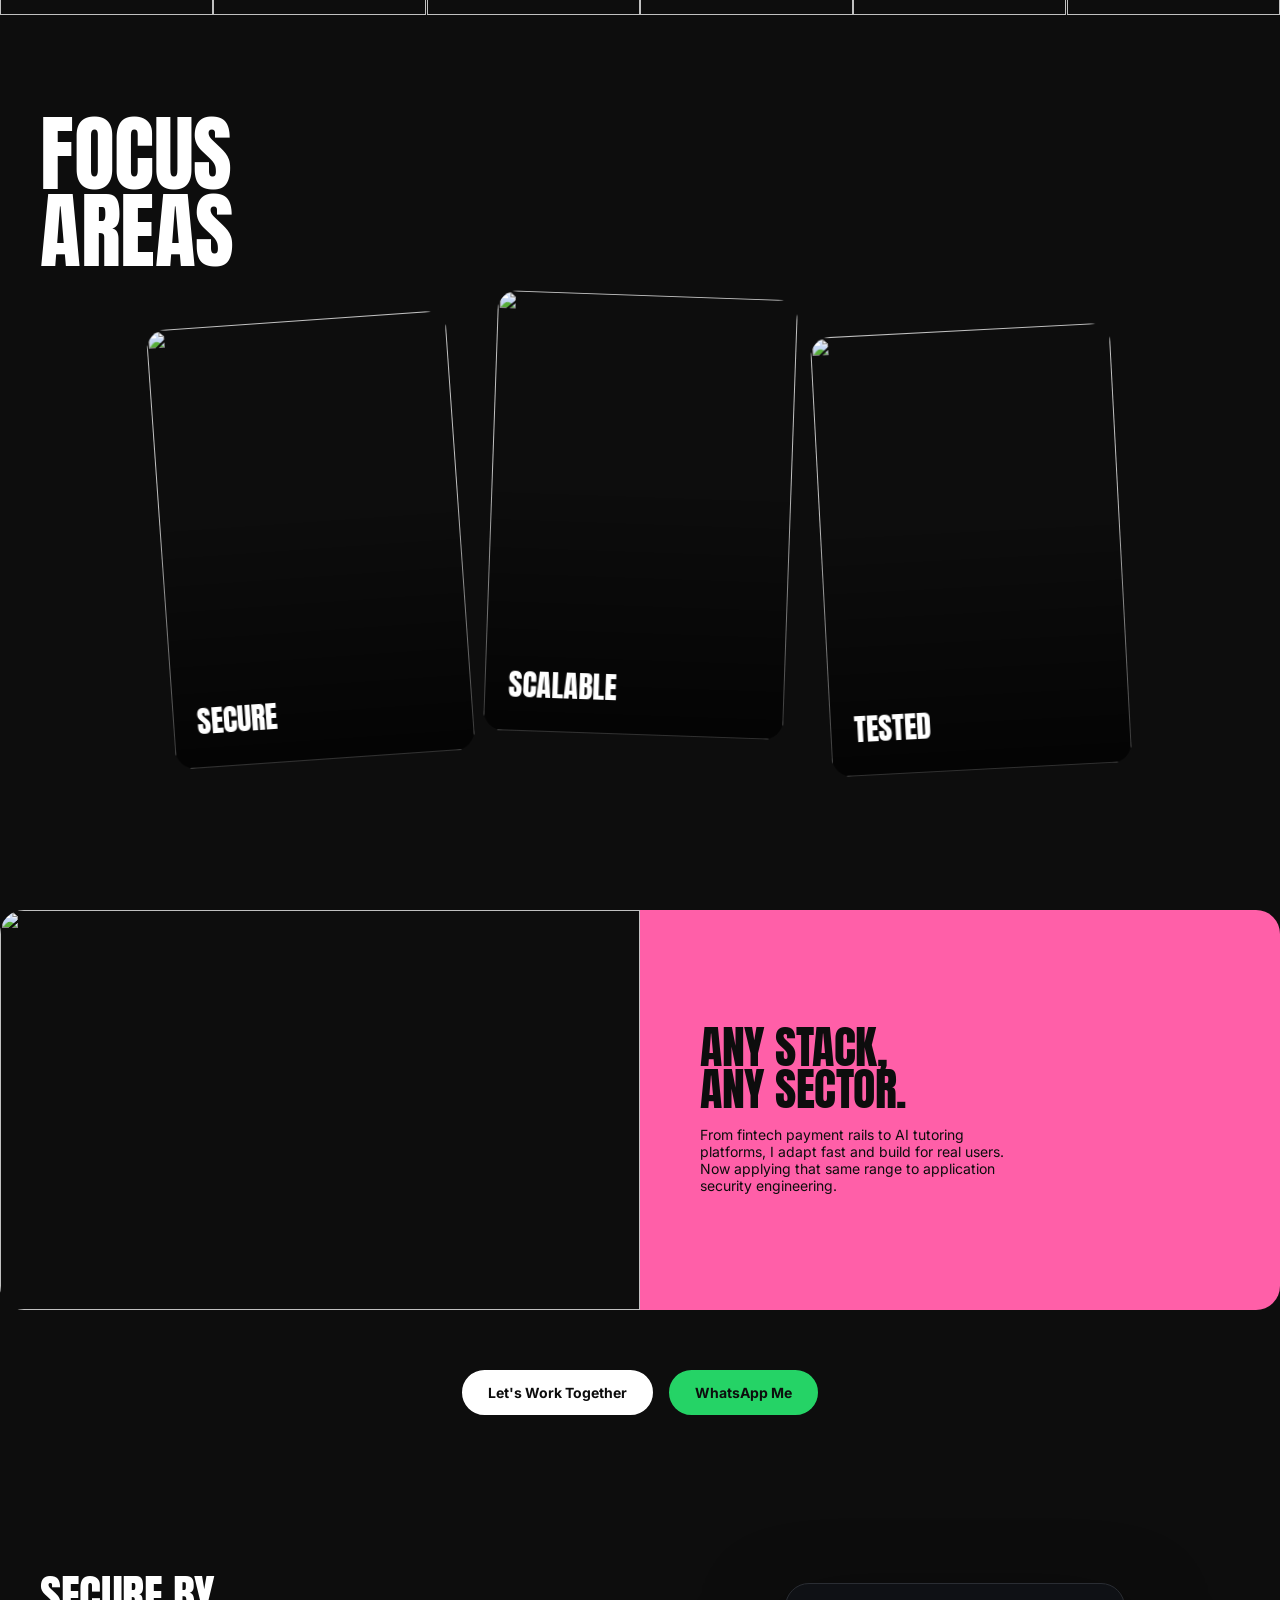
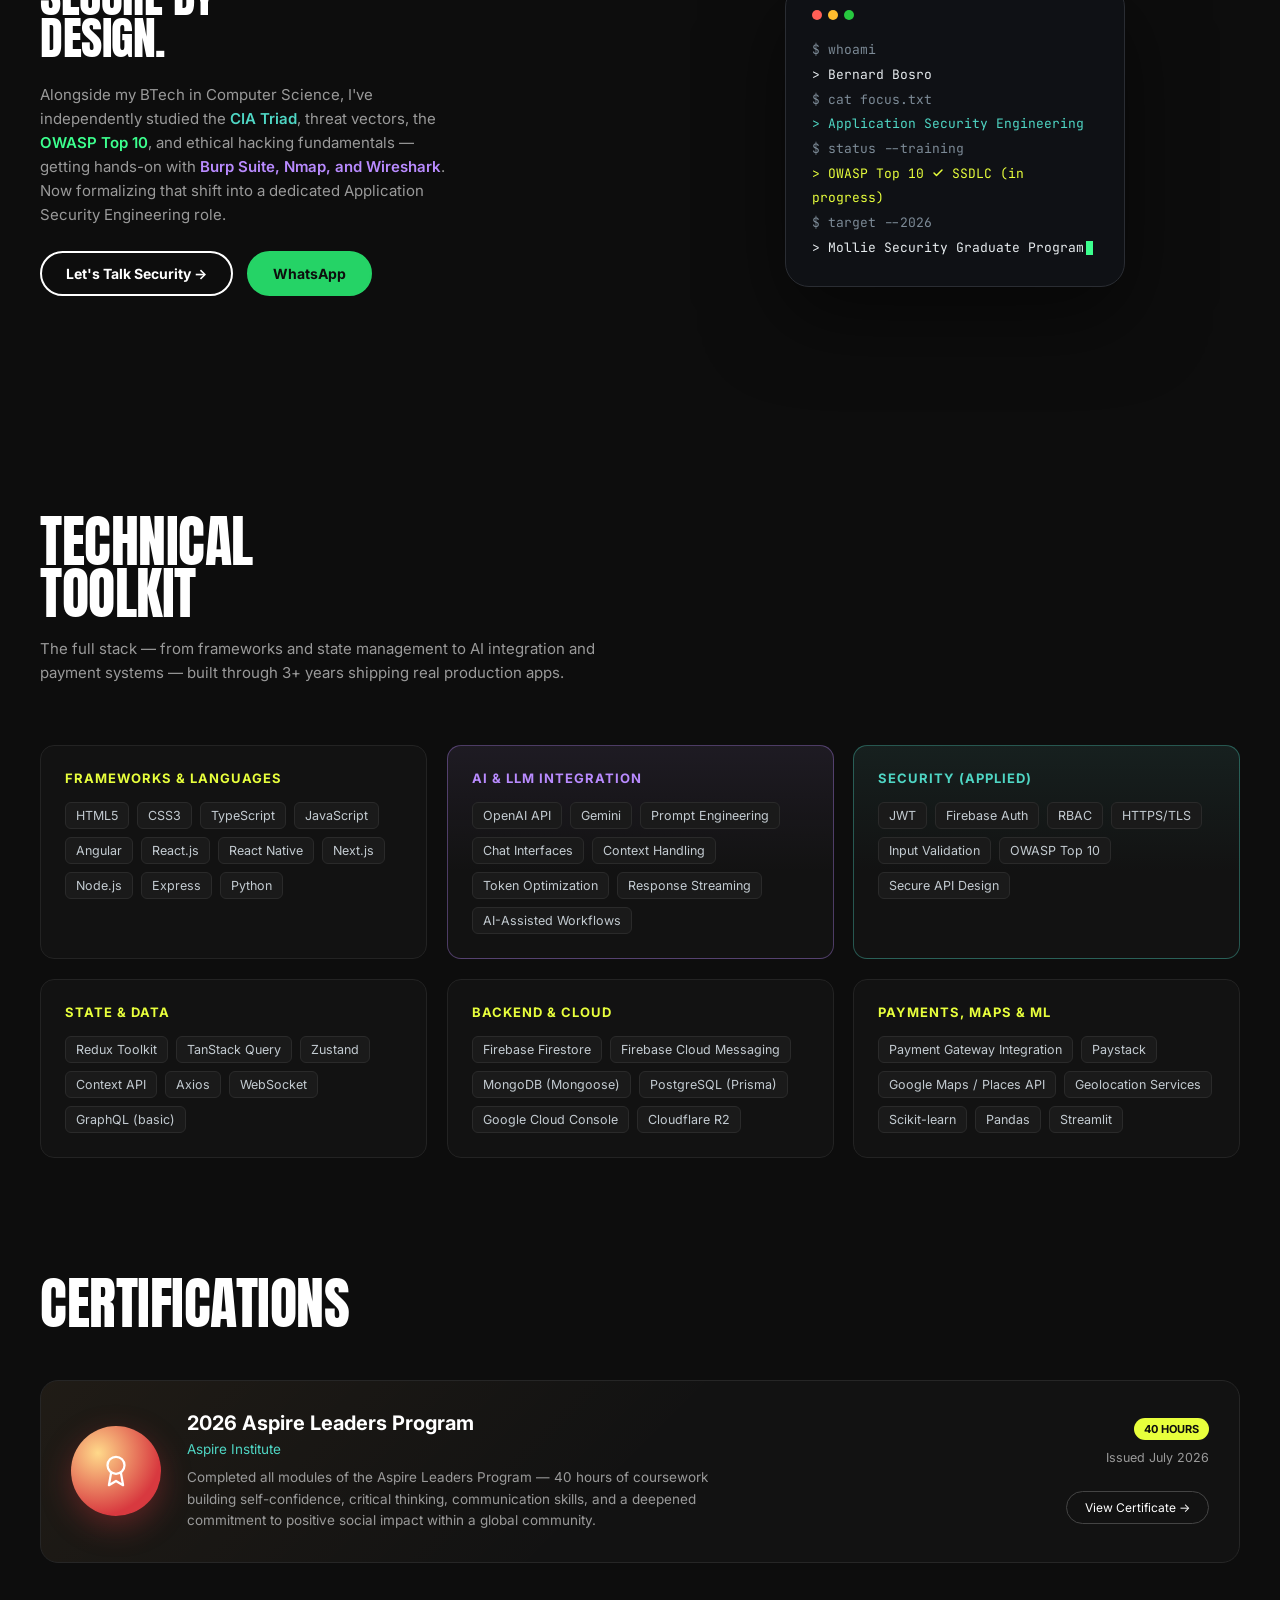
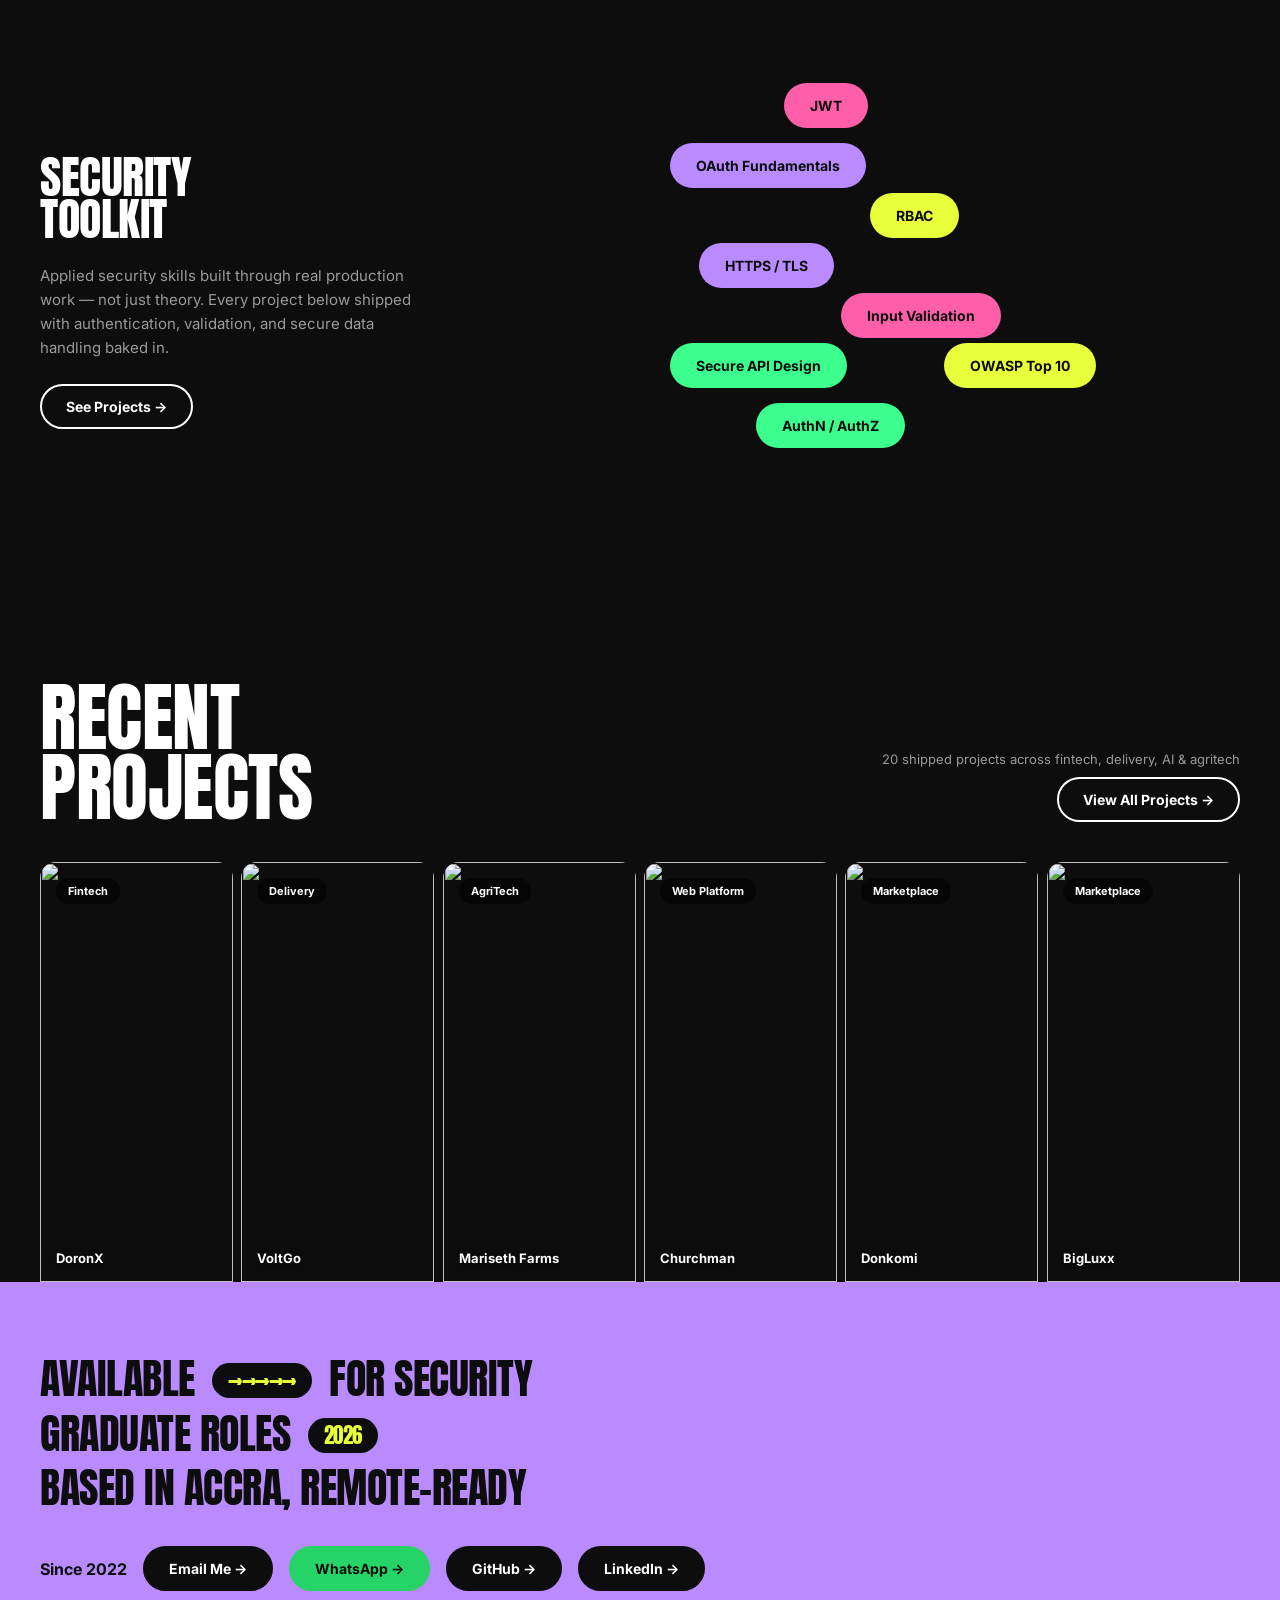
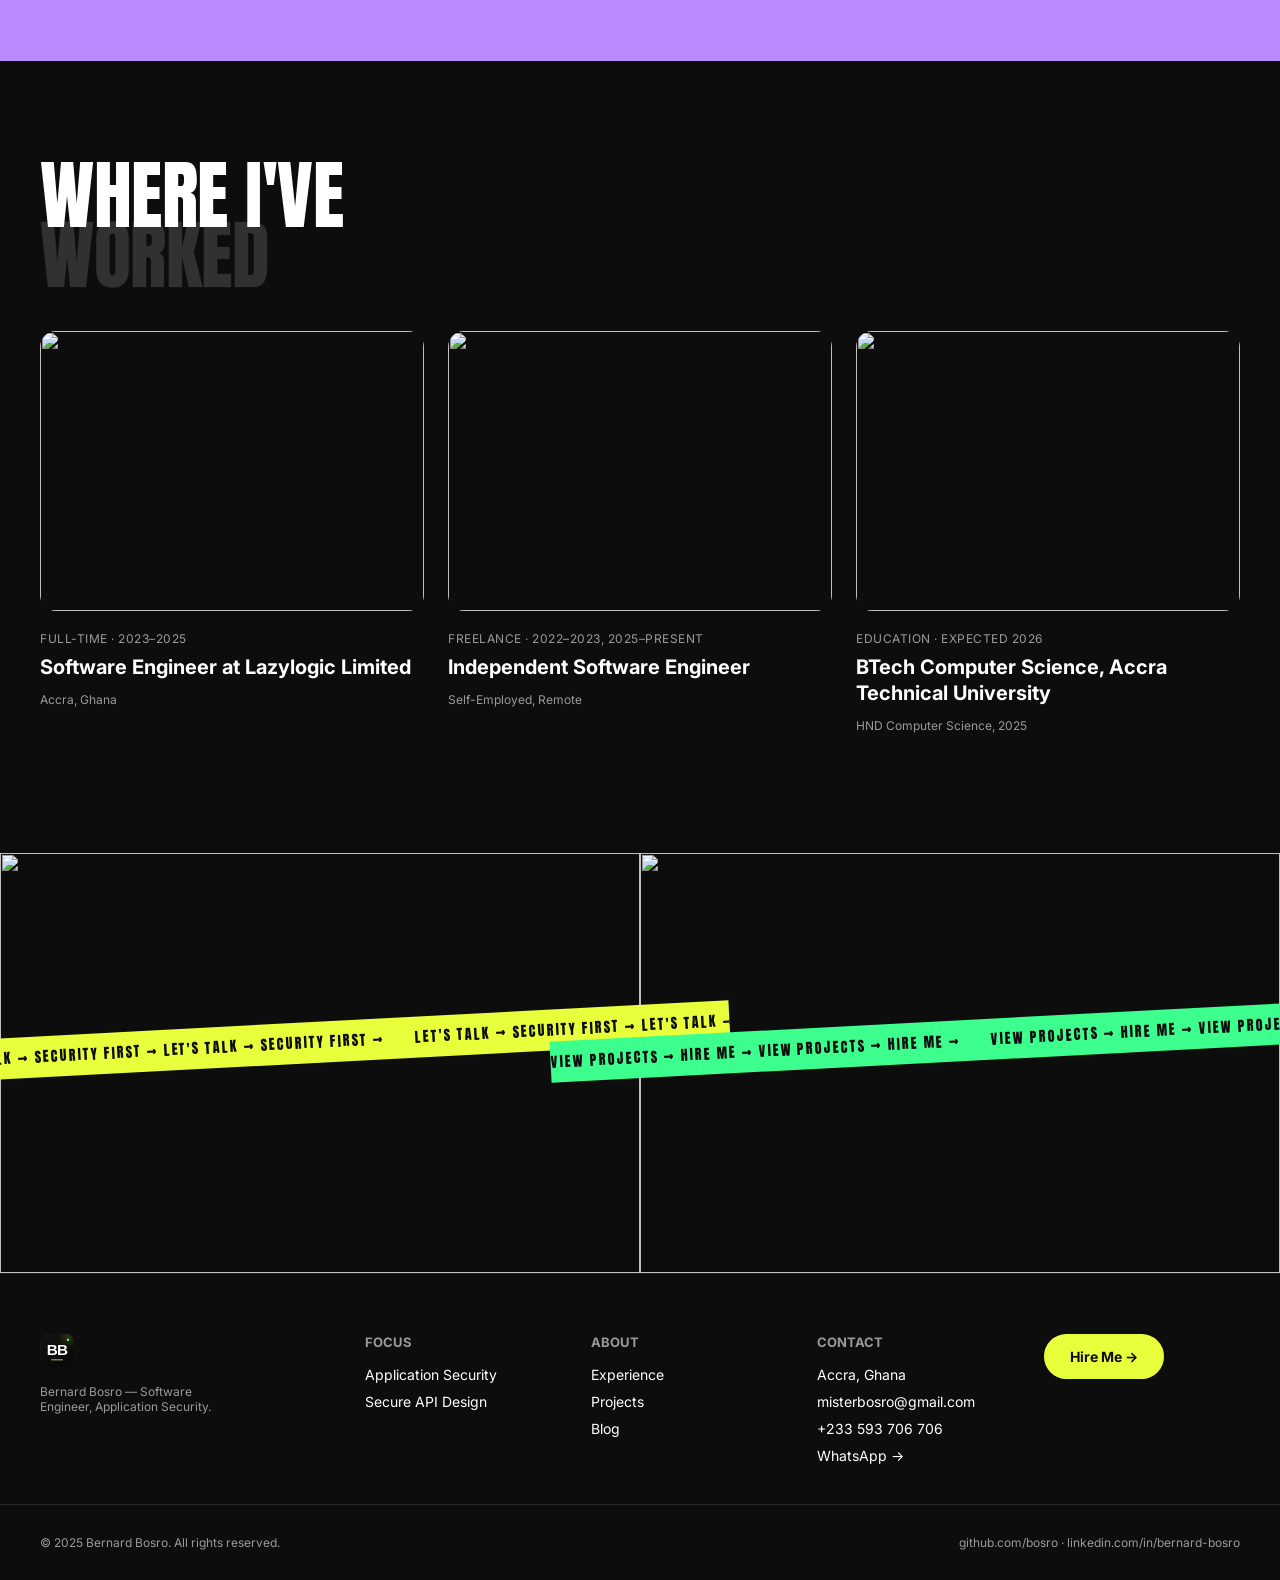
==== commit f2963a6a: "change" ====
--- a/index.html
+++ b/index.html
@@ -3,8 +3,82 @@
 <head>
 <meta charset="UTF-8">
 <meta name="viewport" content="width=device-width, initial-scale=1.0">
-<title>Bernard Bosro — Software Engineer / Application Security</title>
+
+<title>Bernard Bosro — Software Engineer & Application Security | Accra, Ghana</title>
+<meta name="description" content="Portfolio of Bernard Bosro, a software engineer with 3+ years building fintech, delivery, and AI-powered products (Angular, React, React Native, Next.js, Node.js) — now transitioning into Application Security Engineering. Explore 20+ shipped projects, skills, and an interactive terminal.">
+<meta name="keywords" content="Bernard Bosro, software engineer Ghana, application security engineer, React developer Accra, React Native developer, Next.js developer, JWT RBAC OWASP, fintech developer Ghana, frontend developer portfolio">
+<meta name="author" content="Bernard Bosro">
+<meta name="robots" content="index, follow">
+<meta name="theme-color" content="#0d0d0d">
+<link rel="canonical" href="https://bernardbosro.com/">
+
+<!-- Favicons -->
+<link rel="icon" type="image/svg+xml" href="assets/logo.svg">
+<link rel="icon" type="image/png" sizes="32x32" href="assets/favicon-32.png">
+<link rel="icon" type="image/png" sizes="16x16" href="assets/favicon-16.png">
+<link rel="shortcut icon" href="assets/favicon.ico">
+<link rel="apple-touch-icon" sizes="180x180" href="assets/apple-touch-icon.png">
+
+<!-- Open Graph -->
+<meta property="og:type" content="profile">
+<meta property="og:site_name" content="Bernard Bosro — Portfolio">
+<meta property="og:title" content="Bernard Bosro — Software Engineer & Application Security">
+<meta property="og:description" content="3+ years building fintech, delivery, and AI-powered products. Now transitioning into Application Security Engineering. Explore projects, skills, and an interactive terminal.">
+<meta property="og:image" content="https://bernardbosro.com/assets/og-image.png">
+<meta property="og:image:width" content="1200">
+<meta property="og:image:height" content="630">
+<meta property="og:url" content="https://bernardbosro.com/">
+<meta property="og:locale" content="en_GH">
+
+<!-- Twitter Card -->
+<meta name="twitter:card" content="summary_large_image">
+<meta name="twitter:title" content="Bernard Bosro — Software Engineer & Application Security">
+<meta name="twitter:description" content="3+ years building fintech, delivery, and AI-powered products. Now transitioning into Application Security Engineering.">
+<meta name="twitter:image" content="https://bernardbosro.com/assets/og-image.png">
+
 <link rel="stylesheet" href="style.css">
+
+<!-- Structured Data: Person -->
+<script type="application/ld+json">
+{
+  "@context": "https://schema.org",
+  "@type": "Person",
+  "name": "Bernard Bosro",
+  "url": "https://bernardbosro.com/",
+  "image": "https://bernardbosro.com/assets/logo-512.png",
+  "jobTitle": "Software Engineer",
+  "description": "Software Engineer with 3+ years of experience across Angular, React, React Native, Next.js, Node.js, and Firebase, transitioning into Application Security Engineering.",
+  "email": "mailto:misterbosro@gmail.com",
+  "telephone": "+233593706706",
+  "address": {
+    "@type": "PostalAddress",
+    "addressLocality": "Accra",
+    "addressCountry": "GH"
+  },
+  "sameAs": [
+    "https://github.com/bosro",
+    "https://linkedin.com/in/bernard-bosro-5bab6a24a"
+  ],
+  "knowsAbout": [
+    "Software Engineering", "Application Security", "JavaScript", "TypeScript",
+    "React", "React Native", "Angular", "Next.js", "Node.js", "OWASP Top 10",
+    "REST API Security", "AI & LLM Integration"
+  ],
+  "alumniOf": {
+    "@type": "CollegeOrUniversity",
+    "name": "Accra Technical University"
+  }
+}
+</script>
+<!-- Structured Data: WebSite -->
+<script type="application/ld+json">
+{
+  "@context": "https://schema.org",
+  "@type": "WebSite",
+  "name": "Bernard Bosro — Portfolio",
+  "url": "https://bernardbosro.com/"
+}
+</script>
 </head>
 <body>
 
@@ -12,7 +86,7 @@
   <header>
     <nav>
       <div class="logo">
-        <div class="logo-box">BB</div>
+        <img src="assets/logo.svg" alt="Bernard Bosro logo" class="logo-img">
         BERNARD<br>BOSRO
       </div>
       <div class="nav-links">
@@ -357,7 +431,7 @@
   <!-- FOOTER -->
   <footer id="contact">
     <div>
-      <div class="logo-box" style="margin-bottom:16px;">BB</div>
+      <img src="assets/logo.svg" alt="Bernard Bosro logo" class="logo-img" style="margin-bottom:16px;">
       <p style="font-size:12px; color:var(--gray); max-width:200px;">Bernard Bosro — Software Engineer, Application Security.</p>
     </div>
     <div>
--- a/style.css
+++ b/style.css
@@ -103,6 +103,13 @@
   border-radius: 8px;
   font-family:'Inter',sans-serif;
   font-weight:700;
+}
+
+.logo-img{
+  width:34px; height:34px;
+  border-radius: 8px;
+  display:block;
+  flex-shrink:0;
 }
 .nav-links{
   display:flex;
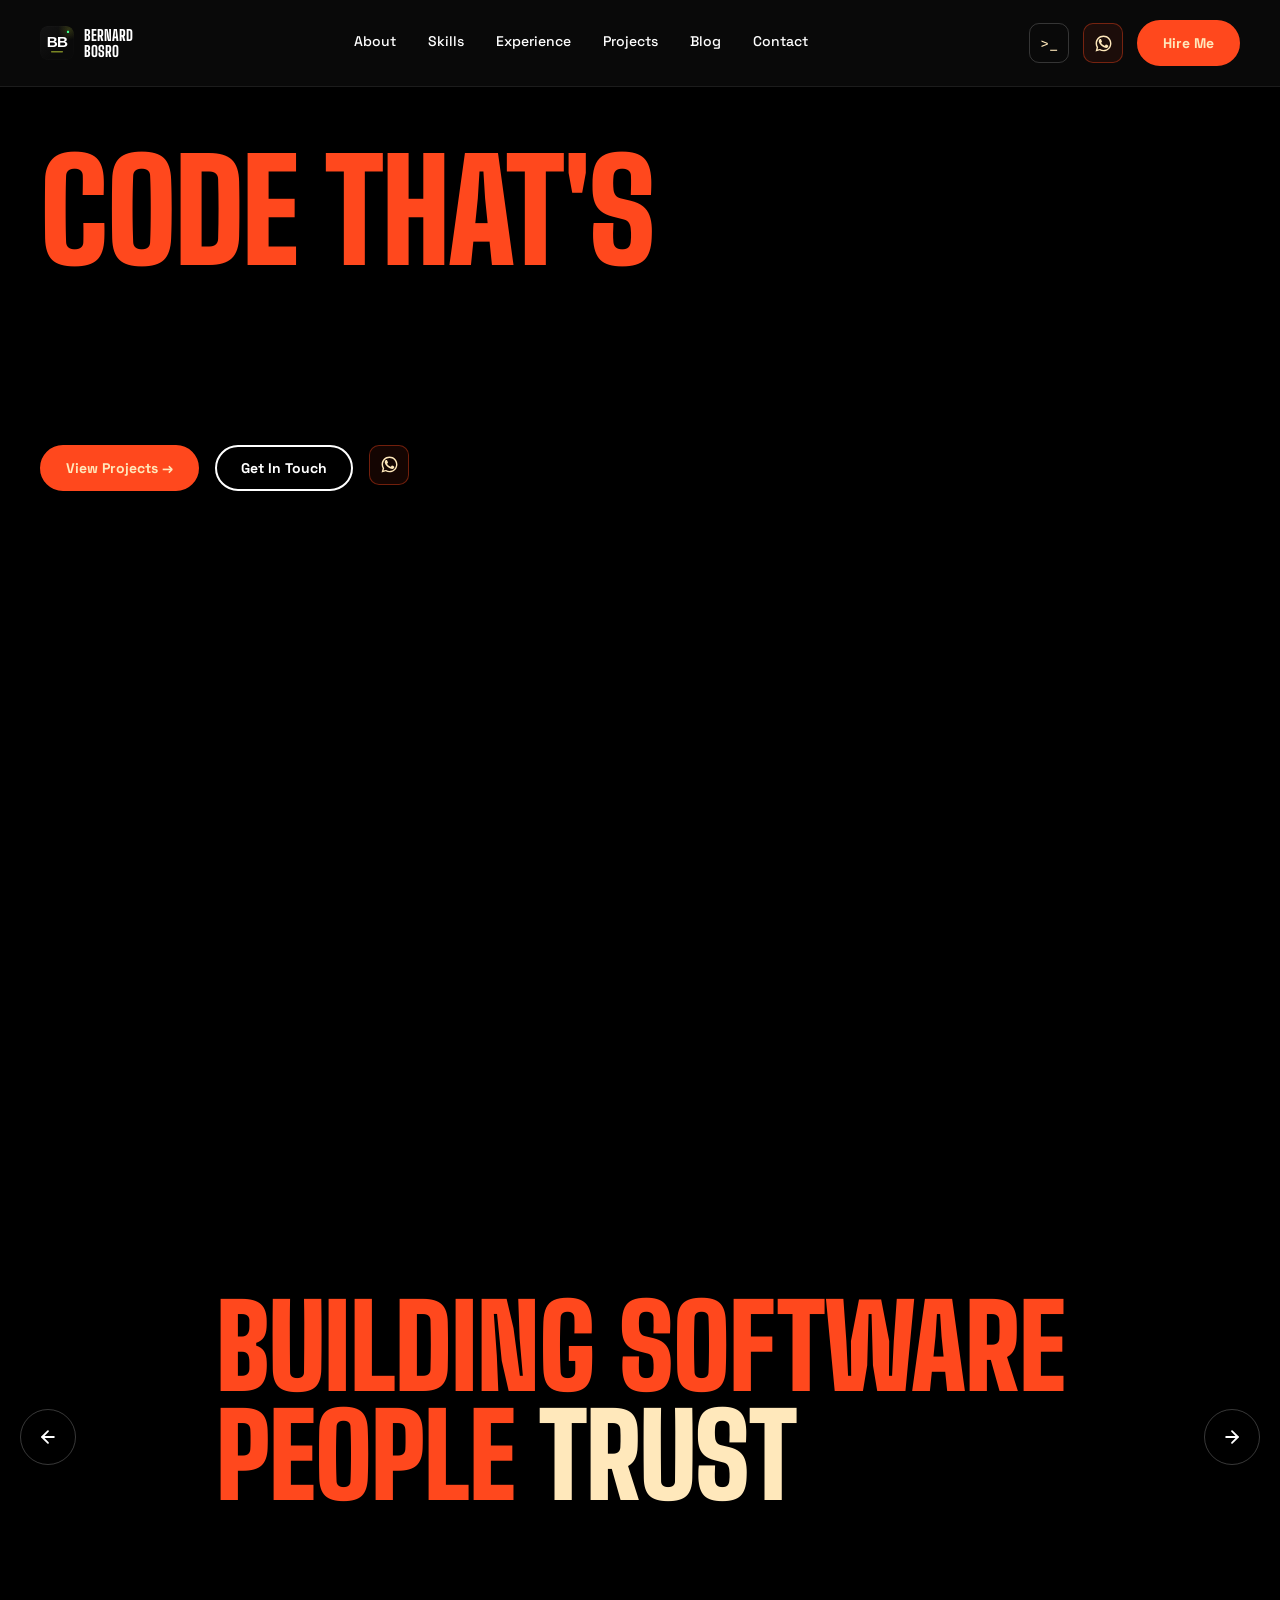
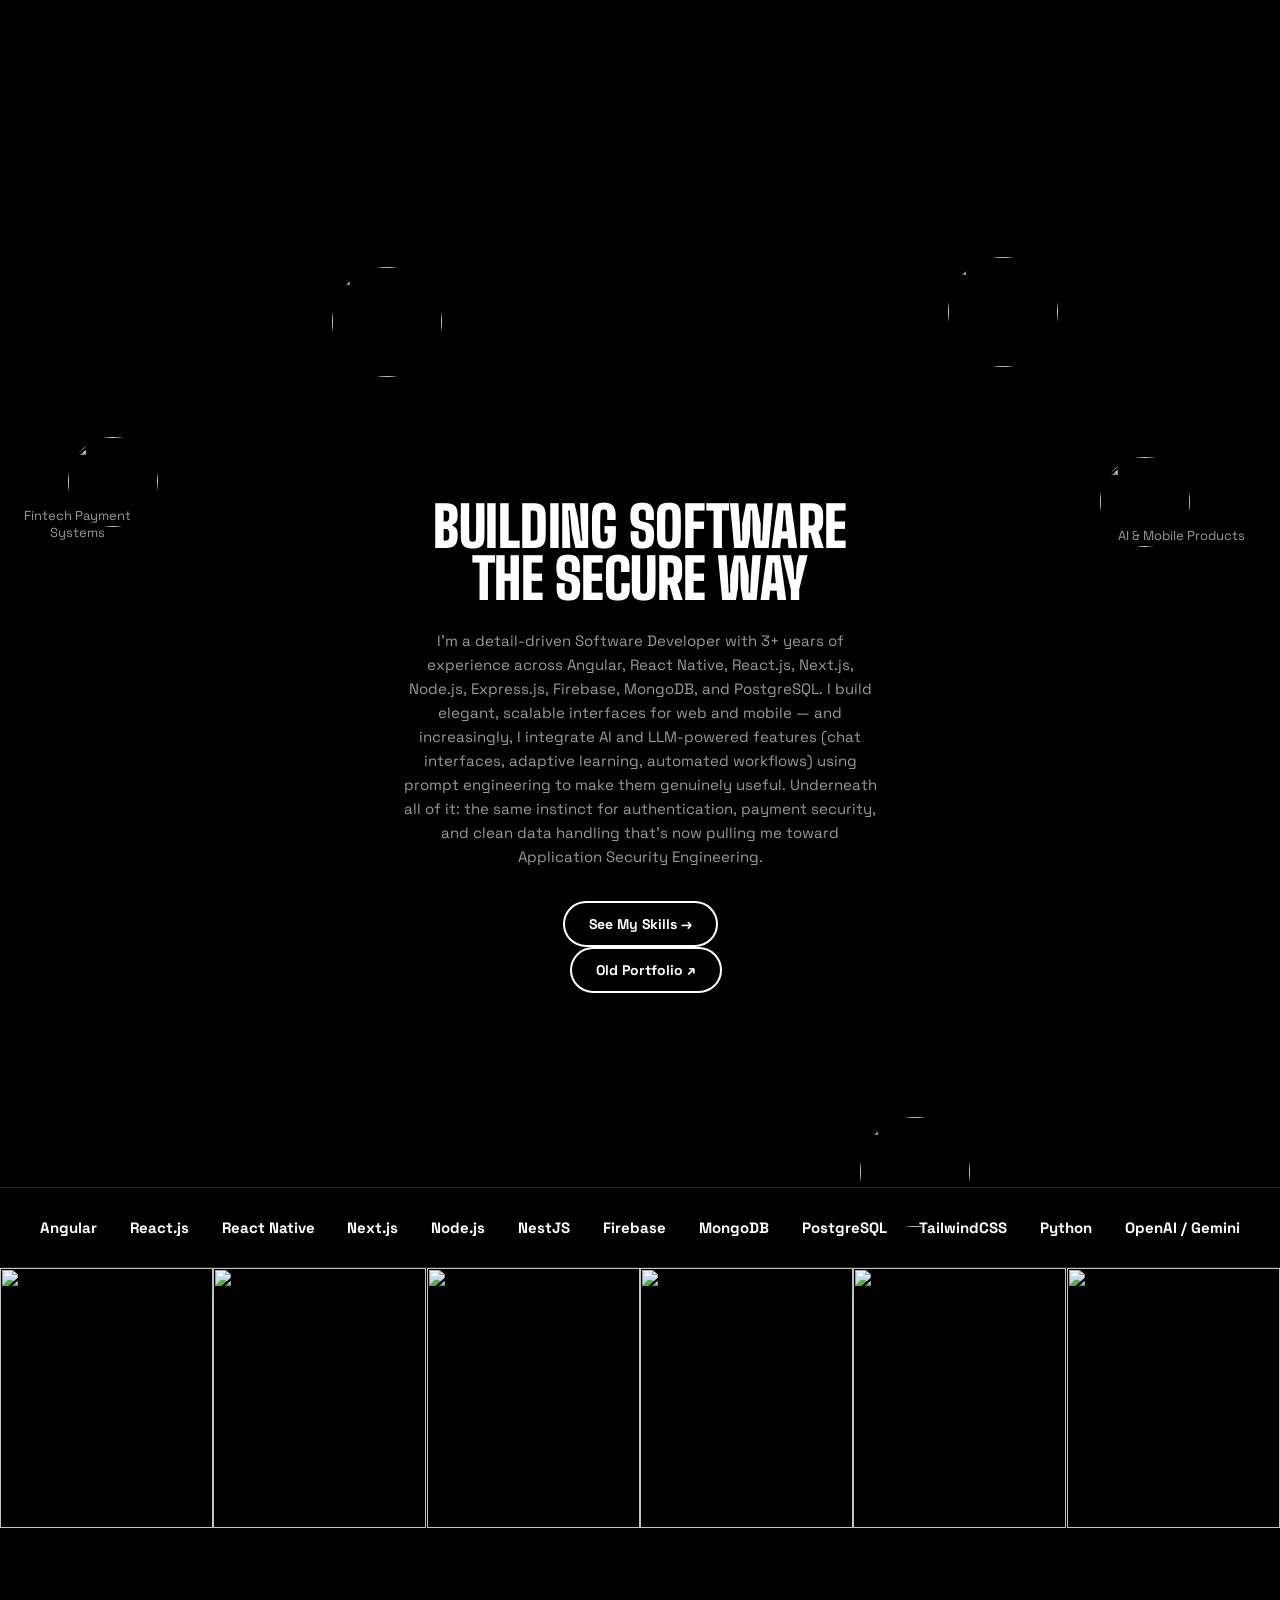
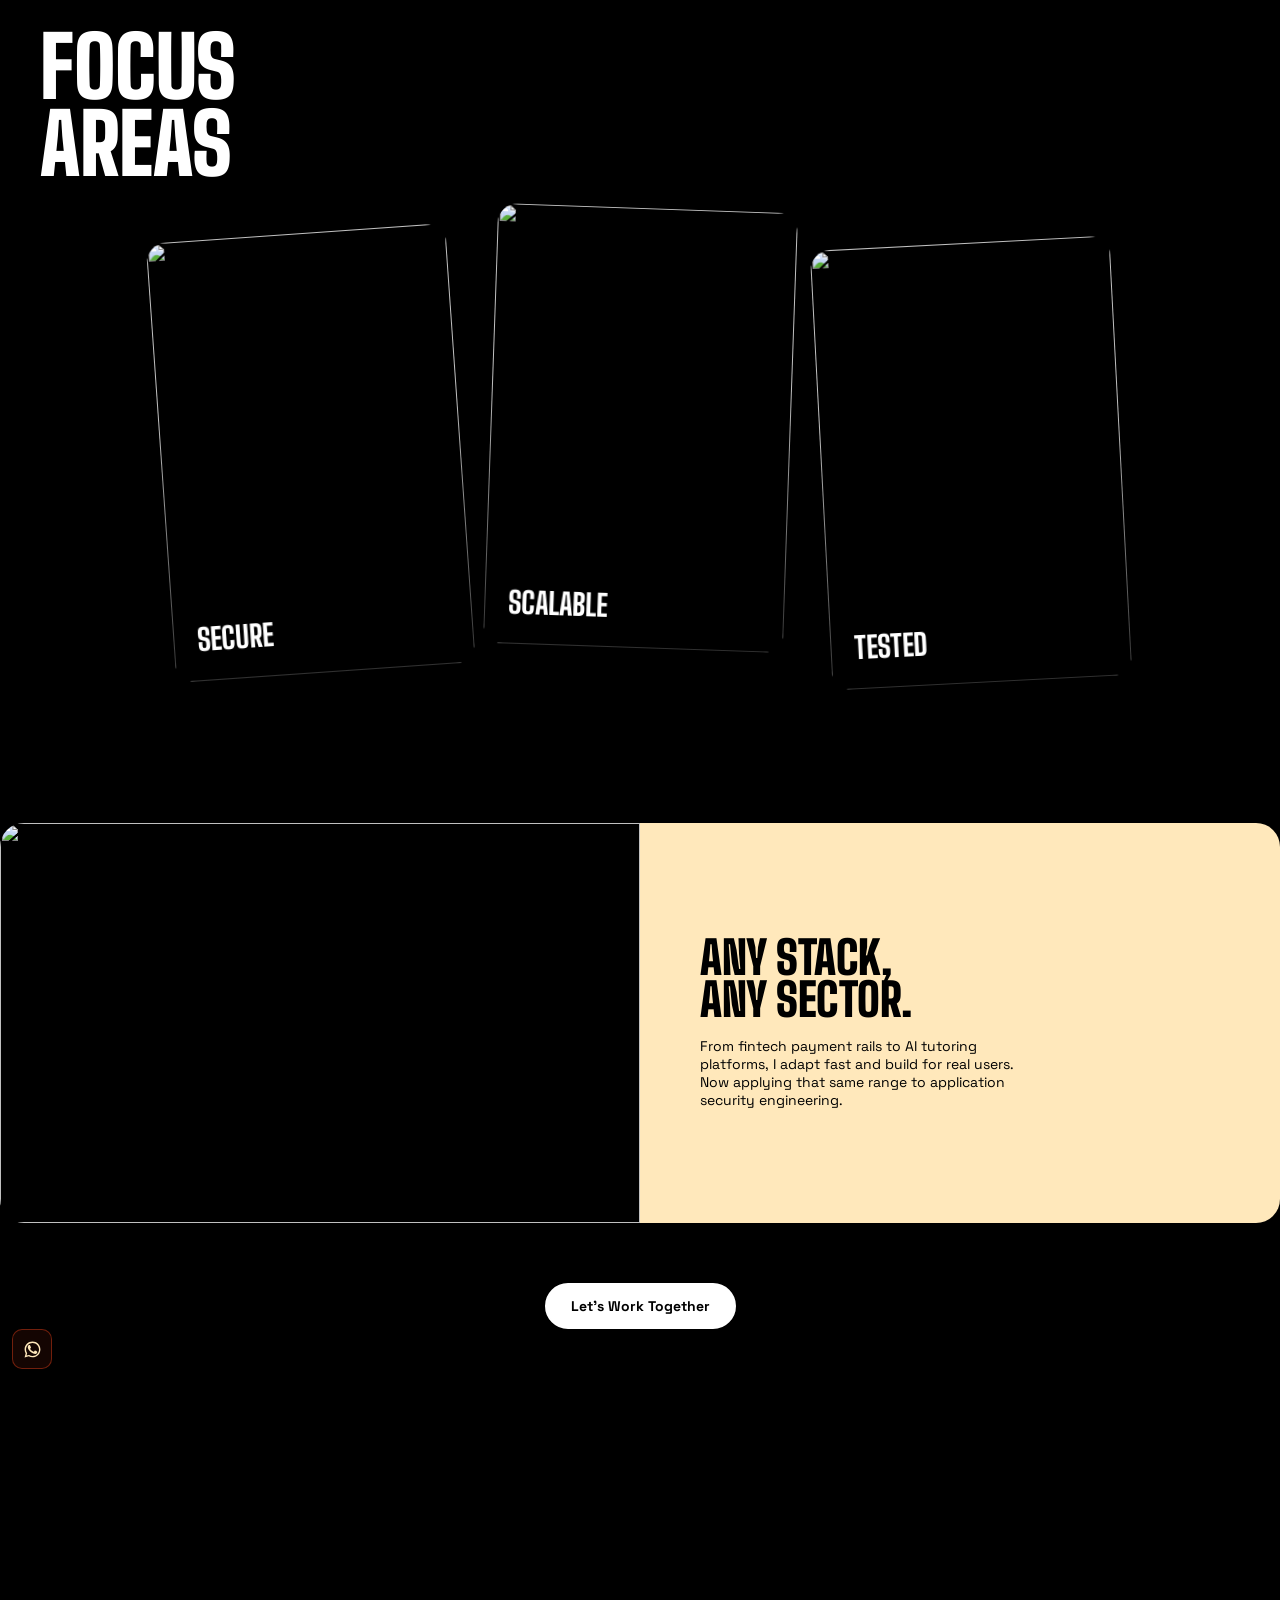
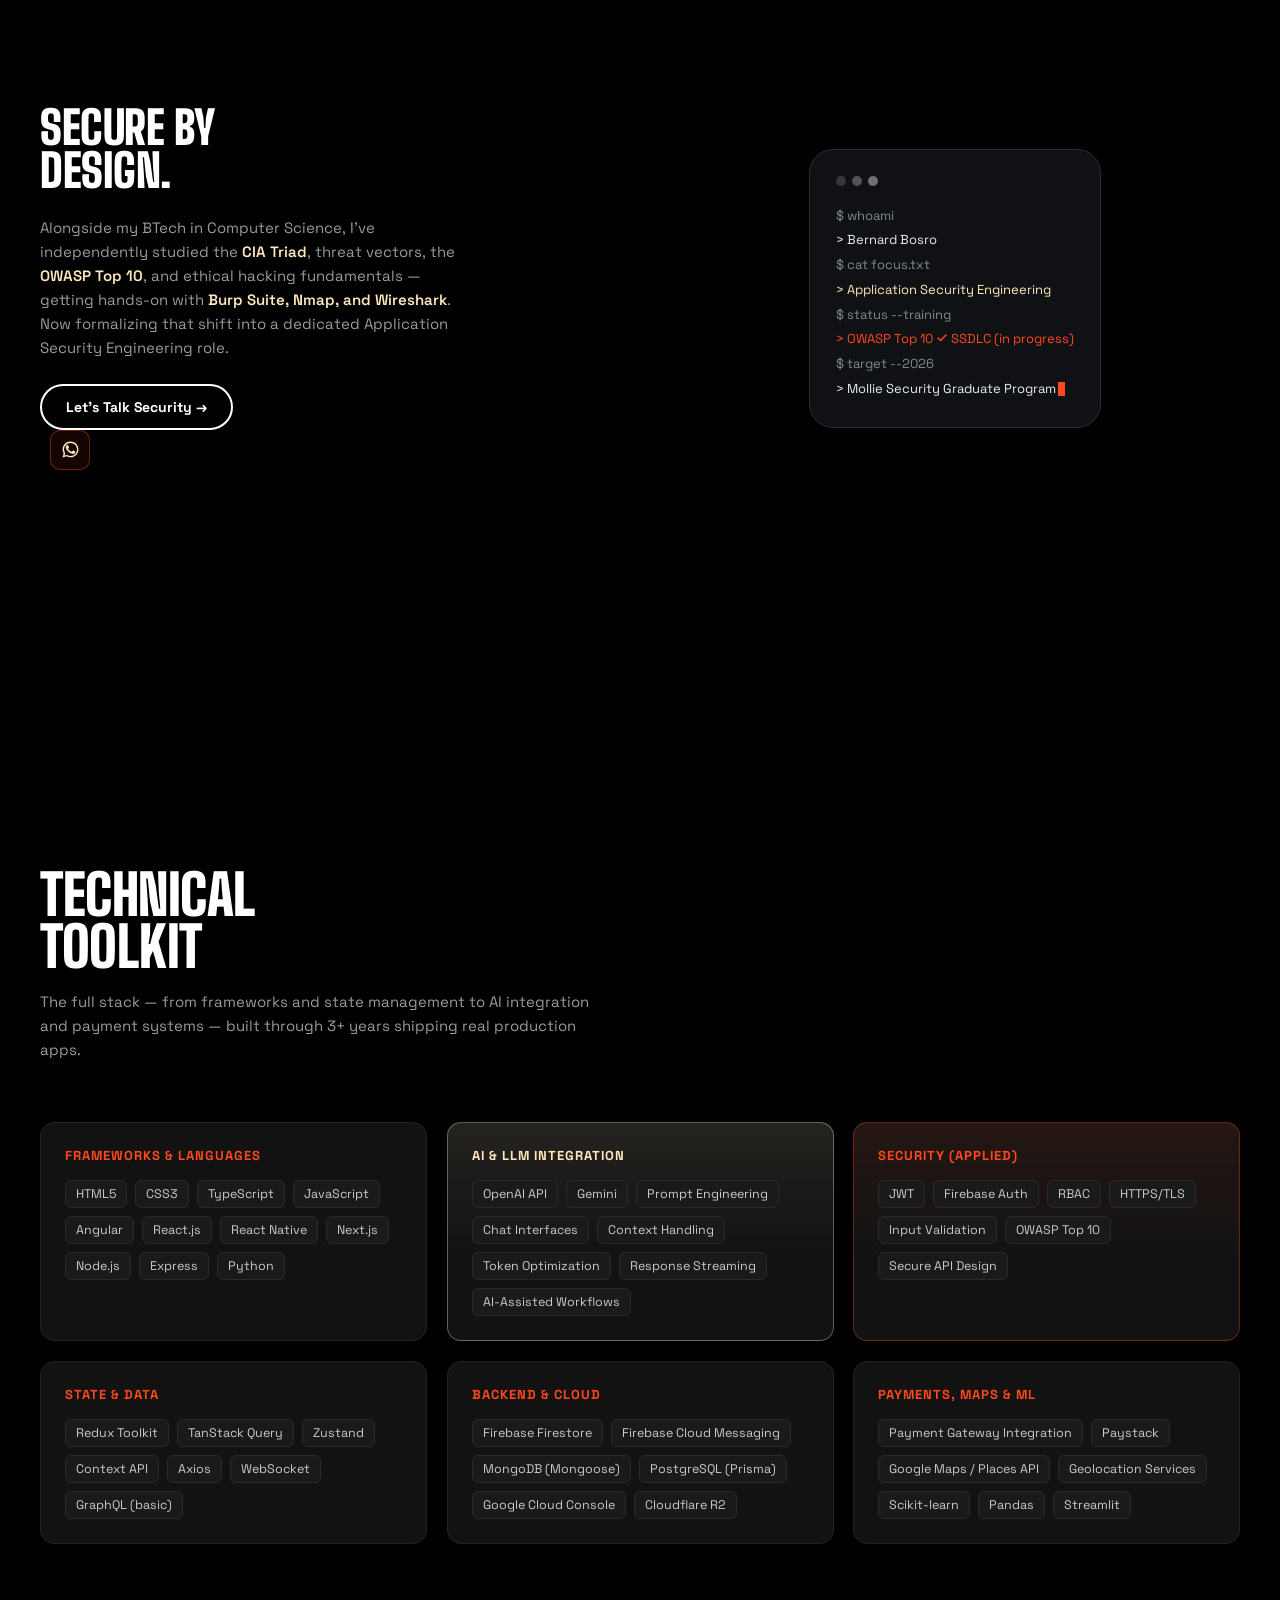
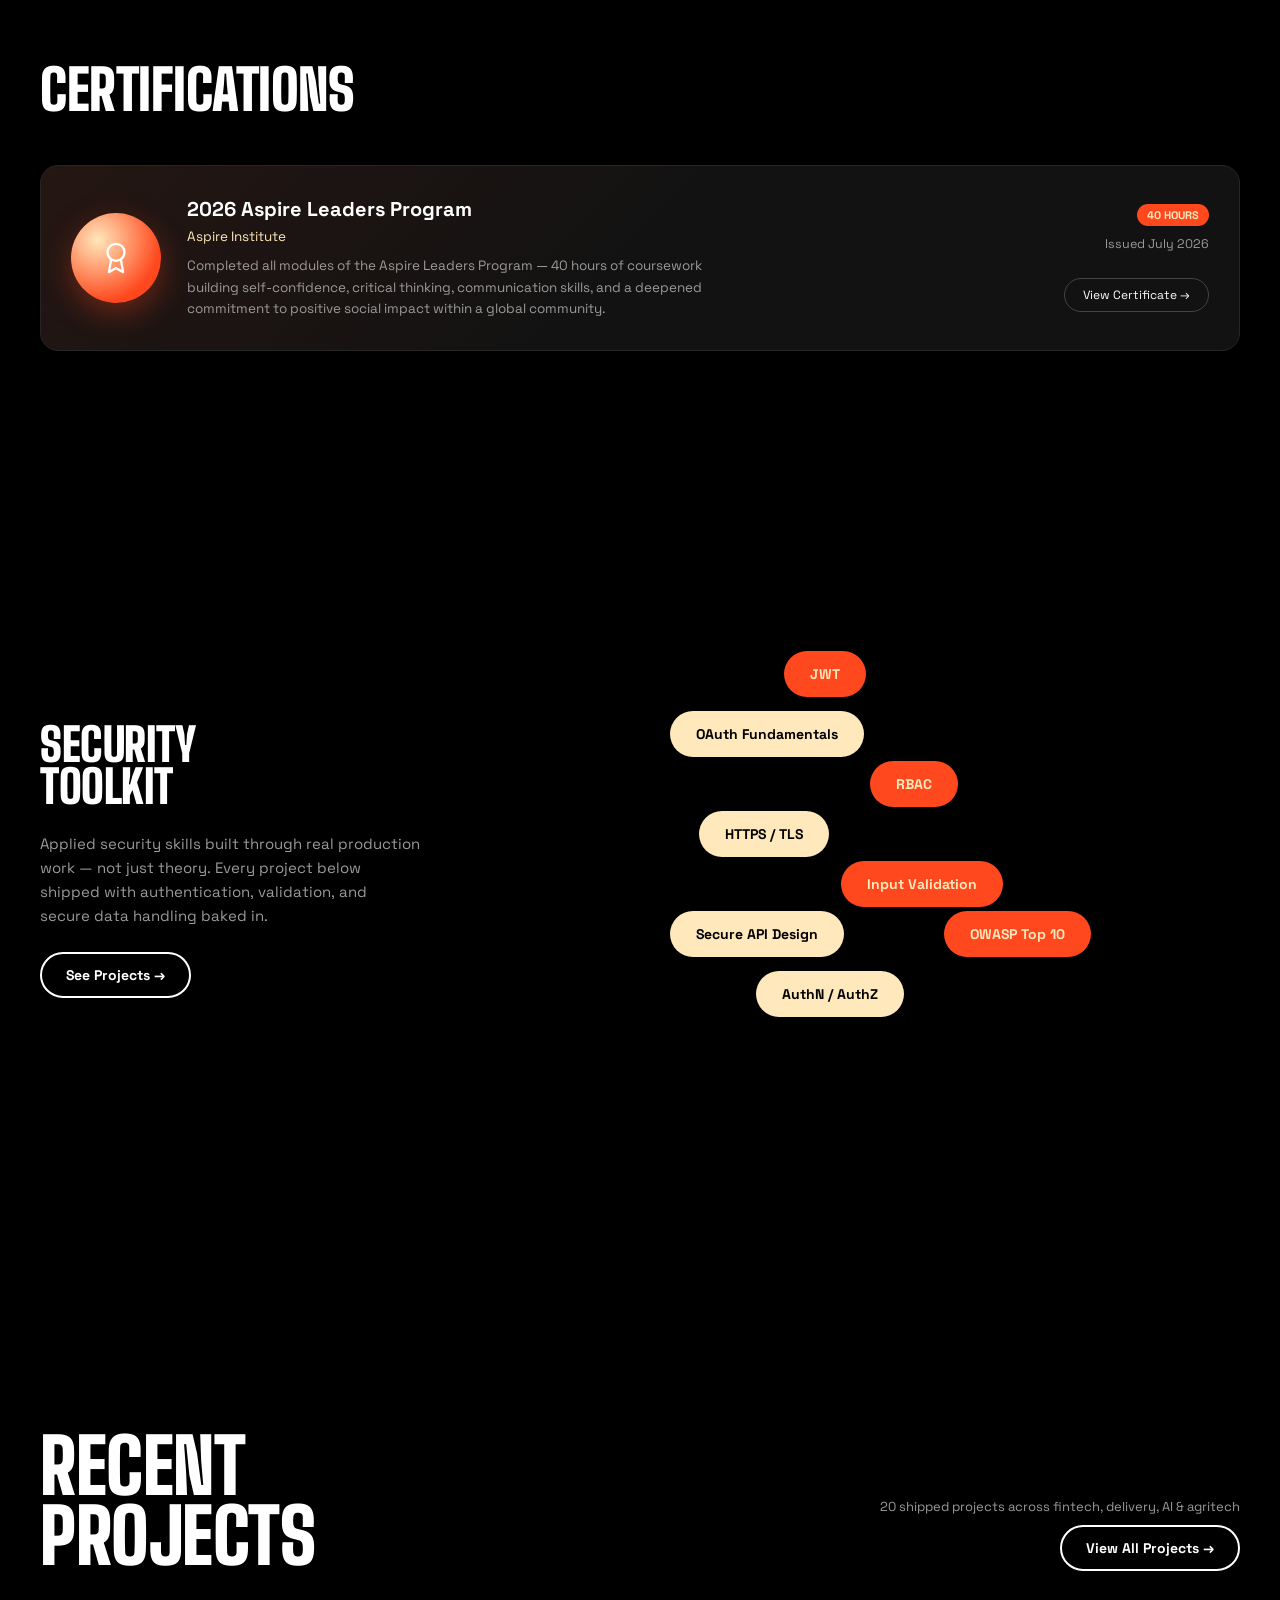
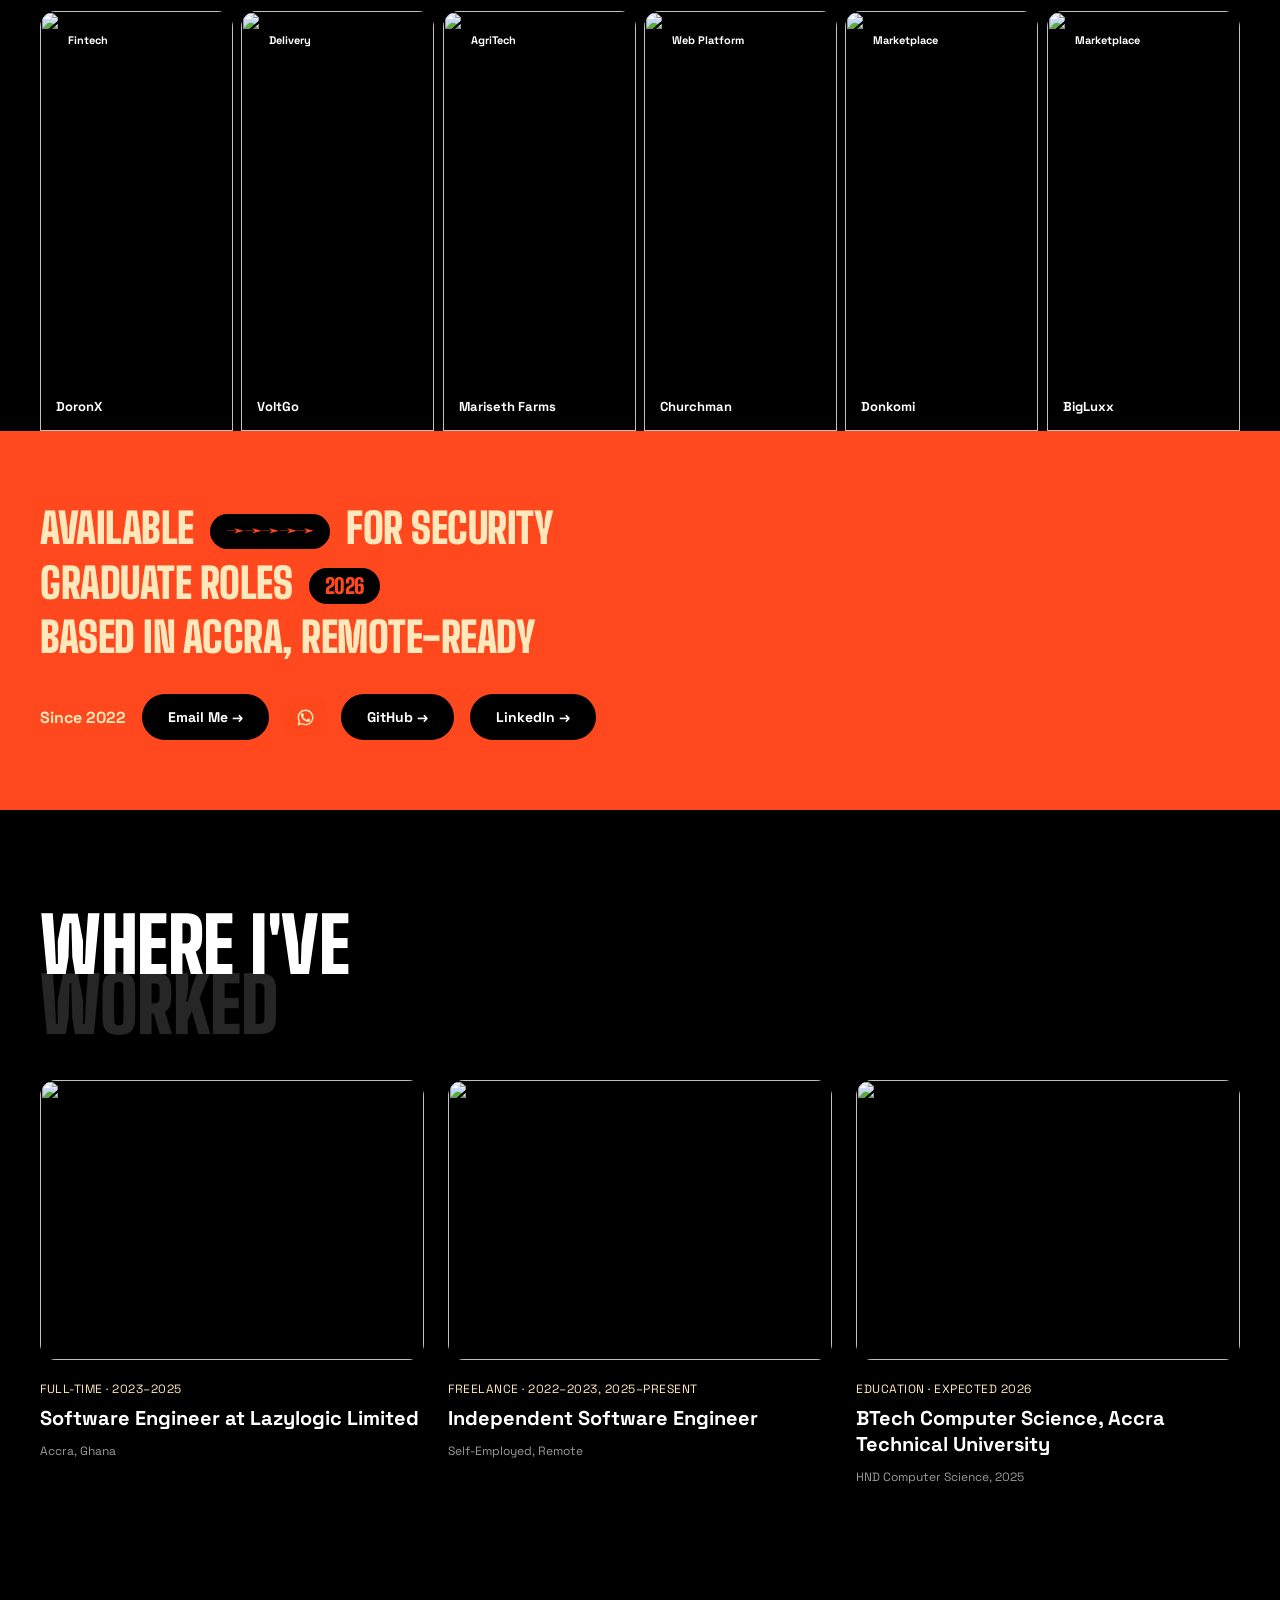
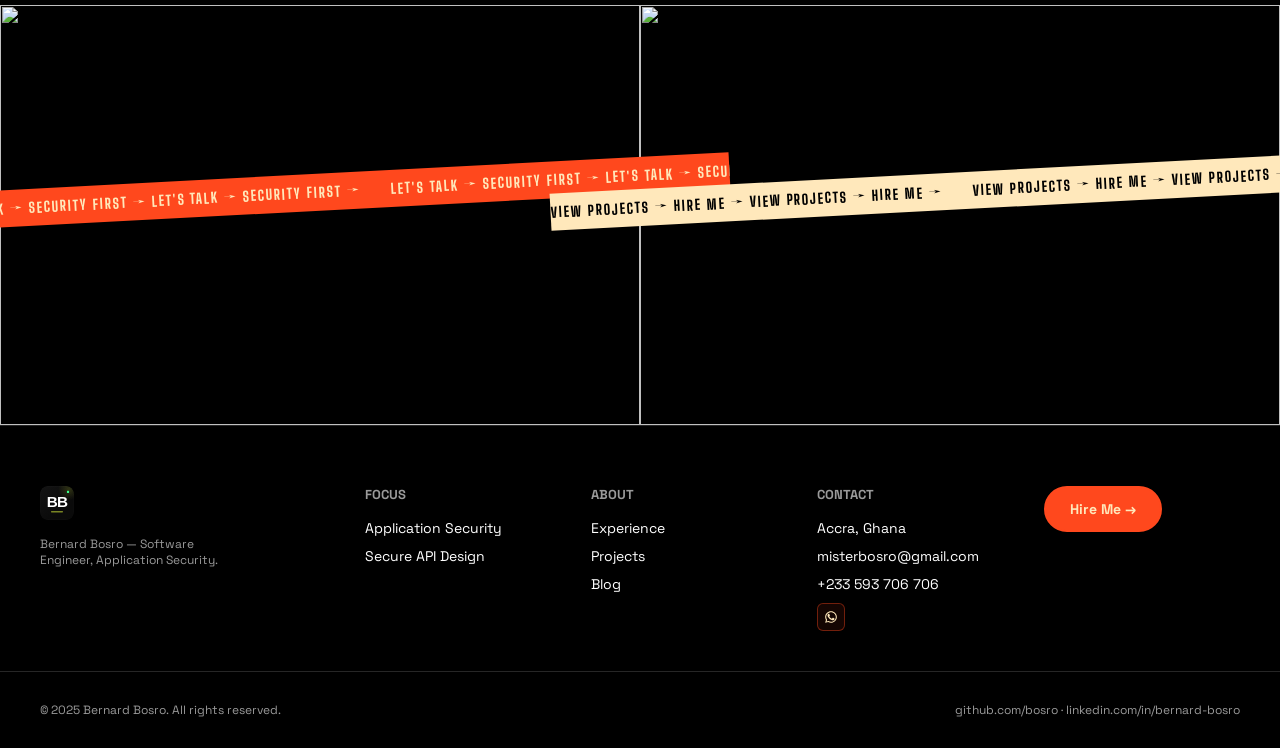
==== commit ee4783a9: "change" ====
--- a/index.html
+++ b/index.html
@@ -9,8 +9,8 @@
 <meta name="keywords" content="Bernard Bosro, software engineer Ghana, application security engineer, React developer Accra, React Native developer, Next.js developer, JWT RBAC OWASP, fintech developer Ghana, frontend developer portfolio">
 <meta name="author" content="Bernard Bosro">
 <meta name="robots" content="index, follow">
-<meta name="theme-color" content="#0d0d0d">
-<link rel="canonical" href="https://bernardbosro.com/">
+<meta name="theme-color" content="#000000">
+<link rel="canonical" href="https://bosro.tech/">
 
 <!-- Favicons -->
 <link rel="icon" type="image/svg+xml" href="assets/logo.svg">
@@ -24,17 +24,17 @@
 <meta property="og:site_name" content="Bernard Bosro — Portfolio">
 <meta property="og:title" content="Bernard Bosro — Software Engineer & Application Security">
 <meta property="og:description" content="3+ years building fintech, delivery, and AI-powered products. Now transitioning into Application Security Engineering. Explore projects, skills, and an interactive terminal.">
-<meta property="og:image" content="https://bernardbosro.com/assets/og-image.png">
+<meta property="og:image" content="https://bosro.tech/assets/og-image.png">
 <meta property="og:image:width" content="1200">
 <meta property="og:image:height" content="630">
-<meta property="og:url" content="https://bernardbosro.com/">
+<meta property="og:url" content="https://bosro.tech/">
 <meta property="og:locale" content="en_GH">
 
 <!-- Twitter Card -->
 <meta name="twitter:card" content="summary_large_image">
 <meta name="twitter:title" content="Bernard Bosro — Software Engineer & Application Security">
 <meta name="twitter:description" content="3+ years building fintech, delivery, and AI-powered products. Now transitioning into Application Security Engineering.">
-<meta name="twitter:image" content="https://bernardbosro.com/assets/og-image.png">
+<meta name="twitter:image" content="https://bosro.tech/assets/og-image.png">
 
 <link rel="stylesheet" href="style.css">
 
@@ -44,8 +44,8 @@
   "@context": "https://schema.org",
   "@type": "Person",
   "name": "Bernard Bosro",
-  "url": "https://bernardbosro.com/",
-  "image": "https://bernardbosro.com/assets/logo-512.png",
+  "url": "https://bosro.tech/",
+  "image": "https://bosro.tech/assets/logo-512.png",
   "jobTitle": "Software Engineer",
   "description": "Software Engineer with 3+ years of experience across Angular, React, React Native, Next.js, Node.js, and Firebase, transitioning into Application Security Engineering.",
   "email": "mailto:misterbosro@gmail.com",
@@ -76,7 +76,7 @@
   "@context": "https://schema.org",
   "@type": "WebSite",
   "name": "Bernard Bosro — Portfolio",
-  "url": "https://bernardbosro.com/"
+  "url": "https://bosro.tech/"
 }
 </script>
 </head>
@@ -114,20 +114,24 @@
     <a href="blog.html">Blog</a>
     <a href="#contact">Contact</a>
     <a href="mailto:misterbosro@gmail.com" class="btn btn-yellow" style="text-align:center; margin-top:10px;">Hire Me</a>
-    <a href="https://wa.me/233593706706" target="_blank" rel="noopener" class="btn btn-whatsapp" style="text-align:center; justify-content:center;">WhatsApp Me</a>
+    <a href="https://wa.me/233593706706" target="_blank" rel="noopener" class="whatsapp-icon-btn" style="margin:0 auto;" title="Chat on WhatsApp"><svg viewBox="0 0 24 24" fill="currentColor"><path d="M17.472 14.382c-.297-.149-1.758-.867-2.03-.967-.273-.099-.471-.148-.67.15-.197.297-.767.966-.94 1.164-.173.199-.347.223-.644.075-.297-.15-1.255-.463-2.39-1.475-.883-.788-1.48-1.761-1.653-2.059-.173-.297-.018-.458.13-.606.134-.133.298-.347.446-.52.149-.174.198-.298.298-.497.099-.198.05-.371-.025-.52-.075-.149-.669-1.612-.916-2.207-.242-.579-.487-.5-.669-.51-.173-.008-.371-.01-.57-.01-.198 0-.52.074-.792.372-.272.297-1.04 1.016-1.04 2.479 0 1.462 1.065 2.875 1.213 3.074.149.198 2.096 3.2 5.077 4.487.709.306 1.262.489 1.694.625.712.227 1.36.195 1.872.118.571-.085 1.758-.719 2.006-1.413.248-.694.248-1.289.173-1.413-.074-.124-.272-.198-.57-.347z"/><path d="M12.004 2c-5.514 0-9.997 4.478-9.997 9.997 0 1.762.462 3.485 1.34 5.002L2 22l5.116-1.341a9.958 9.958 0 0 0 4.888 1.246h.004c5.514 0 9.997-4.478 9.997-9.998C21.997 6.478 17.518 2 12.004 2zm0 18.19a8.19 8.19 0 0 1-4.173-1.143l-.299-.177-3.037.797.81-2.96-.194-.304a8.18 8.18 0 0 1-1.256-4.406c0-4.523 3.68-8.2 8.2-8.2 4.522 0 8.2 3.677 8.2 8.2 0 4.523-3.678 8.193-8.201 8.193z"/></svg></a>
   </div>
 
   <!-- HERO -->
-  <section class="hero">
+  <section class="hero stack-panel" style="z-index:1;">
     <div class="reveal-left">
-      <h1 class="display">Code<br>Secured</h1>
-      <p>Software Engineer with 3+ years building production fintech, transport, and AI applications — now transitioning into Application Security Engineering.</p>
+      <h1 class="display hero-headline">
+        Code That's<br>
+        <span class="word-rotate" id="heroWordRotate">Secure</span>
+      </h1>
       <div class="hero-buttons">
         <a href="#projects" class="btn btn-yellow">View Projects →</a>
         <a href="mailto:misterbosro@gmail.com" class="btn btn-outline">Get In Touch</a>
-        <a href="https://wa.me/233593706706" target="_blank" rel="noopener" class="btn btn-whatsapp">WhatsApp</a>
-      </div>
-    </div>
+        <a href="https://wa.me/233593706706" target="_blank" rel="noopener" class="whatsapp-icon-btn" title="Chat on WhatsApp"><svg viewBox="0 0 24 24" fill="currentColor"><path d="M17.472 14.382c-.297-.149-1.758-.867-2.03-.967-.273-.099-.471-.148-.67.15-.197.297-.767.966-.94 1.164-.173.199-.347.223-.644.075-.297-.15-1.255-.463-2.39-1.475-.883-.788-1.48-1.761-1.653-2.059-.173-.297-.018-.458.13-.606.134-.133.298-.347.446-.52.149-.174.198-.298.298-.497.099-.198.05-.371-.025-.52-.075-.149-.669-1.612-.916-2.207-.242-.579-.487-.5-.669-.51-.173-.008-.371-.01-.57-.01-.198 0-.52.074-.792.372-.272.297-1.04 1.016-1.04 2.479 0 1.462 1.065 2.875 1.213 3.074.149.198 2.096 3.2 5.077 4.487.709.306 1.262.489 1.694.625.712.227 1.36.195 1.872.118.571-.085 1.758-.719 2.006-1.413.248-.694.248-1.289.173-1.413-.074-.124-.272-.198-.57-.347z"/><path d="M12.004 2c-5.514 0-9.997 4.478-9.997 9.997 0 1.762.462 3.485 1.34 5.002L2 22l5.116-1.341a9.958 9.958 0 0 0 4.888 1.246h.004c5.514 0 9.997-4.478 9.997-9.998C21.997 6.478 17.518 2 12.004 2zm0 18.19a8.19 8.19 0 0 1-4.173-1.143l-.299-.177-3.037.797.81-2.96-.194-.304a8.18 8.18 0 0 1-1.256-4.406c0-4.523 3.68-8.2 8.2-8.2 4.522 0 8.2 3.677 8.2 8.2 0 4.523-3.678 8.193-8.201 8.193z"/></svg></a>
+      </div>
+    </div>
+    <!-- Photo grid disabled for now — uncomment below and restore
+         .hero{ grid-template-columns: 1fr 1.4fr; } in style.css to bring it back.
     <div class="hero-grid reveal-right">
       <img src="https://images.unsplash.com/photo-1555066931-4365d14bab8c?w=400&h=300&fit=crop" alt="">
       <img src="https://images.unsplash.com/photo-1518770660439-4636190af475?w=400&h=300&fit=crop" alt="">
@@ -139,10 +143,25 @@
       <img src="https://images.unsplash.com/photo-1607799279861-4dd421887fb3?w=400&h=300&fit=crop" alt="">
       <img src="https://images.unsplash.com/photo-1573164713988-8665fc963095?w=400&h=300&fit=crop" alt="">
     </div>
+    -->
   </section>
 
+  <!-- ROTATING WORD HERO -->
+  <section class="word-hero reveal-scale stack-panel" style="z-index:2;">
+    <button class="word-arrow left" id="wordPrev" aria-label="Previous word">
+      <svg viewBox="0 0 24 24" fill="none" stroke="currentColor" stroke-width="2.2" stroke-linecap="round" stroke-linejoin="round"><line x1="19" y1="12" x2="5" y2="12"/><polyline points="12 19 5 12 12 5"/></svg>
+    </button>
+    <h2 class="word-hero-text display">
+      Building Software<br>
+      People <span class="word-rotate" id="wordRotate">Trust</span>
+    </h2>
+    <button class="word-arrow right" id="wordNext" aria-label="Next word">
+      <svg viewBox="0 0 24 24" fill="none" stroke="currentColor" stroke-width="2.2" stroke-linecap="round" stroke-linejoin="round"><line x1="5" y1="12" x2="19" y2="12"/><polyline points="12 5 19 12 12 19"/></svg>
+    </button>
+  </section>
+
   <!-- BUILD SECURE SECTION -->
-  <section class="make-merch" id="about">
+  <section class="make-merch stack-panel" id="about" style="z-index:3;">
     <img class="circle-img" style="top:-20px; left:22%;" src="https://images.unsplash.com/photo-1607706189992-eae578626c86?w=300&h=300&fit=crop" alt="">
     <img class="circle-img" style="top:-30px; right:12%;" src="https://images.unsplash.com/photo-1614064641938-3bbee52942c7?w=300&h=300&fit=crop" alt="">
     <img class="circle-img" style="width:90px; height:90px; top:150px; left:-2%;" src="https://images.unsplash.com/photo-1517694712202-14dd9538aa97?w=300&h=300&fit=crop" alt="">
@@ -206,16 +225,16 @@
 
   <div class="center-btn reveal">
     <a href="mailto:misterbosro@gmail.com" class="btn btn-white">Let's Work Together</a>
-    <a href="https://wa.me/233593706706" target="_blank" rel="noopener" class="btn btn-whatsapp" style="margin-left:12px;">WhatsApp Me</a>
+    <a href="https://wa.me/233593706706" target="_blank" rel="noopener" class="whatsapp-icon-btn" style="margin-left:12px;" title="Chat on WhatsApp"><svg viewBox="0 0 24 24" fill="currentColor"><path d="M17.472 14.382c-.297-.149-1.758-.867-2.03-.967-.273-.099-.471-.148-.67.15-.197.297-.767.966-.94 1.164-.173.199-.347.223-.644.075-.297-.15-1.255-.463-2.39-1.475-.883-.788-1.48-1.761-1.653-2.059-.173-.297-.018-.458.13-.606.134-.133.298-.347.446-.52.149-.174.198-.298.298-.497.099-.198.05-.371-.025-.52-.075-.149-.669-1.612-.916-2.207-.242-.579-.487-.5-.669-.51-.173-.008-.371-.01-.57-.01-.198 0-.52.074-.792.372-.272.297-1.04 1.016-1.04 2.479 0 1.462 1.065 2.875 1.213 3.074.149.198 2.096 3.2 5.077 4.487.709.306 1.262.489 1.694.625.712.227 1.36.195 1.872.118.571-.085 1.758-.719 2.006-1.413.248-.694.248-1.289.173-1.413-.074-.124-.272-.198-.57-.347z"/><path d="M12.004 2c-5.514 0-9.997 4.478-9.997 9.997 0 1.762.462 3.485 1.34 5.002L2 22l5.116-1.341a9.958 9.958 0 0 0 4.888 1.246h.004c5.514 0 9.997-4.478 9.997-9.998C21.997 6.478 17.518 2 12.004 2zm0 18.19a8.19 8.19 0 0 1-4.173-1.143l-.299-.177-3.037.797.81-2.96-.194-.304a8.18 8.18 0 0 1-1.256-4.406c0-4.523 3.68-8.2 8.2-8.2 4.522 0 8.2 3.677 8.2 8.2 0 4.523-3.678 8.193-8.201 8.193z"/></svg></a>
   </div>
 
   <!-- SECURE BY DESIGN -->
-  <section class="design-section" id="skills">
+  <section class="design-section stack-panel" id="skills" style="z-index:4;">
     <div class="reveal-left">
       <h2 class="display">Secure By<br>Design.</h2>
-      <p>Alongside my BTech in Computer Science, I've independently studied the <span class="hl-cyan">CIA Triad</span>, threat vectors, the <span class="hl-green">OWASP Top 10</span>, and ethical hacking fundamentals — getting hands-on with <span class="hl-purple">Burp Suite, Nmap, and Wireshark</span>. Now formalizing that shift into a dedicated Application Security Engineering role.</p>
+      <p>Alongside my BTech in Computer Science, I've independently studied the <span class="hl-cream">CIA Triad</span>, threat vectors, the <span class="hl-cream">OWASP Top 10</span>, and ethical hacking fundamentals — getting hands-on with <span class="hl-cream">Burp Suite, Nmap, and Wireshark</span>. Now formalizing that shift into a dedicated Application Security Engineering role.</p>
       <a href="mailto:misterbosro@gmail.com" class="btn btn-outline">Let's Talk Security →</a>
-      <a href="https://wa.me/233593706706" target="_blank" rel="noopener" class="btn btn-whatsapp" style="margin-left:10px;">WhatsApp</a>
+      <a href="https://wa.me/233593706706" target="_blank" rel="noopener" class="whatsapp-icon-btn" style="margin-left:10px;" title="Chat on WhatsApp"><svg viewBox="0 0 24 24" fill="currentColor"><path d="M17.472 14.382c-.297-.149-1.758-.867-2.03-.967-.273-.099-.471-.148-.67.15-.197.297-.767.966-.94 1.164-.173.199-.347.223-.644.075-.297-.15-1.255-.463-2.39-1.475-.883-.788-1.48-1.761-1.653-2.059-.173-.297-.018-.458.13-.606.134-.133.298-.347.446-.52.149-.174.198-.298.298-.497.099-.198.05-.371-.025-.52-.075-.149-.669-1.612-.916-2.207-.242-.579-.487-.5-.669-.51-.173-.008-.371-.01-.57-.01-.198 0-.52.074-.792.372-.272.297-1.04 1.016-1.04 2.479 0 1.462 1.065 2.875 1.213 3.074.149.198 2.096 3.2 5.077 4.487.709.306 1.262.489 1.694.625.712.227 1.36.195 1.872.118.571-.085 1.758-.719 2.006-1.413.248-.694.248-1.289.173-1.413-.074-.124-.272-.198-.57-.347z"/><path d="M12.004 2c-5.514 0-9.997 4.478-9.997 9.997 0 1.762.462 3.485 1.34 5.002L2 22l5.116-1.341a9.958 9.958 0 0 0 4.888 1.246h.004c5.514 0 9.997-4.478 9.997-9.998C21.997 6.478 17.518 2 12.004 2zm0 18.19a8.19 8.19 0 0 1-4.173-1.143l-.299-.177-3.037.797.81-2.96-.194-.304a8.18 8.18 0 0 1-1.256-4.406c0-4.523 3.68-8.2 8.2-8.2 4.522 0 8.2 3.677 8.2 8.2 0 4.523-3.678 8.193-8.201 8.193z"/></svg></a>
     </div>
     <div class="phone-mock reveal-right">
       <div class="bar"><span></span><span></span><span></span></div>
@@ -309,21 +328,21 @@
     </div>
   </div>
 
-  <section class="customization">
+  <section class="customization stack-panel" style="z-index:5;">
     <div class="reveal-left">
       <h2 class="display">Security<br>Toolkit</h2>
       <p>Applied security skills built through real production work — not just theory. Every project below shipped with authentication, validation, and secure data handling baked in.</p>
       <a href="#projects" class="btn btn-outline">See Projects →</a>
     </div>
     <div class="pill-cloud reveal-right">
-      <div class="pill" style="top:0; left:20%; background:var(--pink);">JWT</div>
-      <div class="pill" style="top:60px; left:0; background:var(--purple);">OAuth Fundamentals</div>
-      <div class="pill" style="top:110px; left:35%; background:var(--yellow);">RBAC</div>
-      <div class="pill" style="top:160px; left:5%; background:var(--purple);">HTTPS / TLS</div>
-      <div class="pill" style="top:210px; left:30%; background:var(--pink);">Input Validation</div>
-      <div class="pill" style="top:260px; left:0; background:var(--green);">Secure API Design</div>
-      <div class="pill" style="top:260px; left:48%; background:var(--yellow);">OWASP Top 10</div>
-      <div class="pill" style="top:320px; left:15%; background:var(--green);">AuthN / AuthZ</div>
+      <div class="pill" style="top:0; left:20%; background:var(--yellow); color:var(--cream);">JWT</div>
+      <div class="pill" style="top:60px; left:0; background:var(--cream);">OAuth Fundamentals</div>
+      <div class="pill" style="top:110px; left:35%; background:var(--yellow); color:var(--cream);">RBAC</div>
+      <div class="pill" style="top:160px; left:5%; background:var(--cream);">HTTPS / TLS</div>
+      <div class="pill" style="top:210px; left:30%; background:var(--yellow); color:var(--cream);">Input Validation</div>
+      <div class="pill" style="top:260px; left:0; background:var(--cream);">Secure API Design</div>
+      <div class="pill" style="top:260px; left:48%; background:var(--yellow); color:var(--cream);">OWASP Top 10</div>
+      <div class="pill" style="top:320px; left:15%; background:var(--cream);">AuthN / AuthZ</div>
     </div>
   </section>
 
@@ -332,7 +351,7 @@
     <div class="case-title-row">
       <h2 class="display reveal-scale">Recent<br>Projects</h2>
       <div class="reveal" style="display:flex; flex-direction:column; align-items:flex-end; gap:10px;">
-        <span style="font-family:'Inter',sans-serif; font-size:13px; color:var(--gray);">20 shipped projects across fintech, delivery, AI & agritech</span>
+        <span style="font-family:'Space Grotesk', sans-serif; font-size:13px; color:var(--gray);">20 shipped projects across fintech, delivery, AI & agritech</span>
         <a href="projects.html" class="btn btn-outline">View All Projects →</a>
       </div>
     </div>
@@ -377,7 +396,7 @@
       <div class="worldwide-cta reveal">
         <span style="font-weight:700;">Since 2022</span>
         <a href="mailto:misterbosro@gmail.com" class="btn">Email Me →</a>
-        <a href="https://wa.me/233593706706" target="_blank" rel="noopener" class="btn" style="background:#25D366; color:#0d0d0d; border-color:#25D366;">WhatsApp →</a>
+        <a href="https://wa.me/233593706706" target="_blank" rel="noopener" class="whatsapp-icon-btn" title="Chat on WhatsApp"><svg viewBox="0 0 24 24" fill="currentColor"><path d="M17.472 14.382c-.297-.149-1.758-.867-2.03-.967-.273-.099-.471-.148-.67.15-.197.297-.767.966-.94 1.164-.173.199-.347.223-.644.075-.297-.15-1.255-.463-2.39-1.475-.883-.788-1.48-1.761-1.653-2.059-.173-.297-.018-.458.13-.606.134-.133.298-.347.446-.52.149-.174.198-.298.298-.497.099-.198.05-.371-.025-.52-.075-.149-.669-1.612-.916-2.207-.242-.579-.487-.5-.669-.51-.173-.008-.371-.01-.57-.01-.198 0-.52.074-.792.372-.272.297-1.04 1.016-1.04 2.479 0 1.462 1.065 2.875 1.213 3.074.149.198 2.096 3.2 5.077 4.487.709.306 1.262.489 1.694.625.712.227 1.36.195 1.872.118.571-.085 1.758-.719 2.006-1.413.248-.694.248-1.289.173-1.413-.074-.124-.272-.198-.57-.347z"/><path d="M12.004 2c-5.514 0-9.997 4.478-9.997 9.997 0 1.762.462 3.485 1.34 5.002L2 22l5.116-1.341a9.958 9.958 0 0 0 4.888 1.246h.004c5.514 0 9.997-4.478 9.997-9.998C21.997 6.478 17.518 2 12.004 2zm0 18.19a8.19 8.19 0 0 1-4.173-1.143l-.299-.177-3.037.797.81-2.96-.194-.304a8.18 8.18 0 0 1-1.256-4.406c0-4.523 3.68-8.2 8.2-8.2 4.522 0 8.2 3.677 8.2 8.2 0 4.523-3.678 8.193-8.201 8.193z"/></svg></a>
         <a href="https://github.com/bosro" target="_blank" rel="noopener" class="btn">GitHub →</a>
         <a href="https://linkedin.com/in/bernard-bosro-5bab6a24a" target="_blank" rel="noopener" class="btn">LinkedIn →</a>
       </div>
@@ -455,7 +474,7 @@
         <li>Accra, Ghana</li>
         <li><a href="mailto:misterbosro@gmail.com">misterbosro@gmail.com</a></li>
         <li><a href="tel:+233593706706">+233 593 706 706</a></li>
-        <li><a href="https://wa.me/233593706706" target="_blank" rel="noopener">WhatsApp →</a></li>
+        <li><a href="https://wa.me/233593706706" target="_blank" rel="noopener" class="whatsapp-icon-btn" style="width:28px;height:28px;border-radius:6px;" title="Chat on WhatsApp"><svg viewBox="0 0 24 24" fill="currentColor" style="width:14px;height:14px;"><path d="M17.472 14.382c-.297-.149-1.758-.867-2.03-.967-.273-.099-.471-.148-.67.15-.197.297-.767.966-.94 1.164-.173.199-.347.223-.644.075-.297-.15-1.255-.463-2.39-1.475-.883-.788-1.48-1.761-1.653-2.059-.173-.297-.018-.458.13-.606.134-.133.298-.347.446-.52.149-.174.198-.298.298-.497.099-.198.05-.371-.025-.52-.075-.149-.669-1.612-.916-2.207-.242-.579-.487-.5-.669-.51-.173-.008-.371-.01-.57-.01-.198 0-.52.074-.792.372-.272.297-1.04 1.016-1.04 2.479 0 1.462 1.065 2.875 1.213 3.074.149.198 2.096 3.2 5.077 4.487.709.306 1.262.489 1.694.625.712.227 1.36.195 1.872.118.571-.085 1.758-.719 2.006-1.413.248-.694.248-1.289.173-1.413-.074-.124-.272-.198-.57-.347z"/><path d="M12.004 2c-5.514 0-9.997 4.478-9.997 9.997 0 1.762.462 3.485 1.34 5.002L2 22l5.116-1.341a9.958 9.958 0 0 0 4.888 1.246h.004c5.514 0 9.997-4.478 9.997-9.998C21.997 6.478 17.518 2 12.004 2zm0 18.19a8.19 8.19 0 0 1-4.173-1.143l-.299-.177-3.037.797.81-2.96-.194-.304a8.18 8.18 0 0 1-1.256-4.406c0-4.523 3.68-8.2 8.2-8.2 4.522 0 8.2 3.677 8.2 8.2 0 4.523-3.678 8.193-8.201 8.193z"/></svg></a></li>
       </ul>
     </div>
     <div>
--- a/style.css
+++ b/style.css
@@ -1,12 +1,9 @@
-@import url('https://fonts.googleapis.com/css2?family=Anton&family=Inter:wght@400;500;600;700;800&family=JetBrains+Mono:wght@400;500;700&display=swap');
+@import url('https://fonts.googleapis.com/css2?family=Big+Shoulders+Display:wght@400;600;700;800;900&family=Space+Grotesk:wght@400;500;600;700&display=swap');
 
 :root{
-  --bg: #0d0d0d;
-  --yellow: #e8ff3c;
-  --pink: #ff5fa8;
-  --green: #3cff8e;
-  --purple: #b98bff;
-  --cyan: #4fd6c4;
+  --bg: #000000;
+  --yellow: #ff481d;
+  --cream: #ffe8bb;
   --white: #ffffff;
   --gray: #9a9a9a;
 }
@@ -17,7 +14,7 @@
 body{
   background: var(--bg);
   color: var(--white);
-  font-family: 'Inter', sans-serif;
+  font-family: 'Space Grotesk', sans-serif;
   overflow-x: hidden;
 }
 
@@ -25,11 +22,11 @@
 button{ font-family:inherit; cursor:pointer; }
 
 .display{
-  font-family: 'Anton', sans-serif;
+  font-family: 'Big Shoulders Display', sans-serif;
   text-transform: uppercase;
   line-height: 0.92;
   letter-spacing: -0.5px;
-  font-weight: 400;
+  font-weight: 900;
 }
 
 /* ============ SCROLL REVEAL ============ */
@@ -91,7 +88,8 @@
   display:flex;
   align-items:center;
   gap:10px;
-  font-family:'Anton', sans-serif;
+  font-family:'Big Shoulders Display', sans-serif;
+  font-weight:800;
   font-size:15px;
   line-height:1.1;
 }
@@ -101,7 +99,7 @@
   display:flex; align-items:center; justify-content:center;
   font-size:11px;
   border-radius: 8px;
-  font-family:'Inter',sans-serif;
+  font-family:'Space Grotesk', sans-serif;
   font-weight:700;
 }
 
@@ -134,13 +132,13 @@
   border-radius:10px;
   border:1px solid rgba(255,255,255,0.18);
   background:transparent;
-  color:var(--green);
-  font-family:'JetBrains Mono', monospace;
+  color:var(--cream);
+  font-family:'Space Grotesk', sans-serif;
   font-size:15px;
   display:flex; align-items:center; justify-content:center;
   transition: all .2s ease;
 }
-.term-toggle:hover{ border-color:var(--green); background:rgba(60,255,142,0.08); }
+.term-toggle:hover{ border-color:var(--yellow); background:rgba(255,72,29,0.08); }
 
 .hamburger{
   display:none;
@@ -173,7 +171,8 @@
   flex-direction:column;
   gap:24px;
   font-size:24px;
-  font-family:'Anton', sans-serif;
+  font-family:'Big Shoulders Display', sans-serif;
+  font-weight:800;
   text-transform:uppercase;
   transform: translateY(-20px);
   opacity:0;
@@ -201,48 +200,38 @@
 .btn:hover{ transform: translateY(-2px); }
 .btn-yellow{
   background: var(--yellow);
-  color: #0d0d0d;
+  color: var(--cream);
   border-color: var(--yellow);
 }
-.btn-yellow:hover{ box-shadow: 0 8px 24px rgba(232,255,60,0.25); }
+.btn-yellow:hover{ box-shadow: 0 8px 24px rgba(255,72,29,0.3); }
 .btn-outline{
   background:transparent;
   color:var(--white);
 }
-.btn-outline:hover{ border-color: var(--cyan); color:var(--cyan); }
+.btn-outline:hover{ border-color: var(--cream); color:var(--cream); }
 .btn-white{
   background:var(--white);
-  color:#0d0d0d;
+  color:var(--bg);
   border-color:var(--white);
 }
-
-.btn-whatsapp{
-  background: #25D366;
-  color: #0d0d0d;
-  border-color: #25D366;
-  display:inline-flex;
-  align-items:center;
-  gap:8px;
-}
-.btn-whatsapp:hover{ box-shadow: 0 8px 24px rgba(37,211,102,0.3); }
-.btn-whatsapp svg{ width:16px; height:16px; flex-shrink:0; }
 
 .whatsapp-icon-btn{
   width:40px; height:40px;
   border-radius:10px;
-  border:1px solid rgba(37,211,102,0.4);
-  background: rgba(37,211,102,0.08);
-  color:#25D366;
+  border:1px solid rgba(255,72,29,0.4);
+  background: rgba(255,72,29,0.08);
+  color:var(--cream);
   display:flex; align-items:center; justify-content:center;
   transition: all .2s ease;
-}
-.whatsapp-icon-btn:hover{ background:#25D366; color:#0d0d0d; border-color:#25D366; }
+  flex-shrink:0;
+}
+.whatsapp-icon-btn:hover{ background:var(--yellow); color:var(--cream); border-color:var(--yellow); }
 .whatsapp-icon-btn svg{ width:19px; height:19px; }
 
 /* ============ HERO ============ */
 .hero{
   display:grid;
-  grid-template-columns: 1fr 1.4fr;
+  grid-template-columns: 1fr; /* was: 1fr 1.4fr — restore this when hero-grid images are back */
   gap: 40px;
   padding: 60px 40px 90px;
   align-items:start;
@@ -250,7 +239,12 @@
   margin:0 auto;
 }
 .hero h1{
-  font-size: clamp(46px, 6vw, 66px);
+  font-size: clamp(56px, 11vw, 140px);
+}
+.hero-headline{
+  font-size: clamp(64px, 14vw, 180px);
+  color: var(--yellow);
+  letter-spacing: -2px;
 }
 .hero p{
   color: var(--gray);
@@ -259,7 +253,7 @@
   font-size:15.5px;
   line-height:1.6;
 }
-.hero-buttons{ display:flex; gap:16px; flex-wrap:wrap; }
+.hero-buttons{ display:flex; gap:16px; flex-wrap:wrap; margin-top:40px; }
 .hero-grid{
   display:grid;
   grid-template-columns: repeat(3, minmax(0, 1fr));
@@ -274,6 +268,91 @@
   transition: transform .4s ease;
 }
 .hero-grid a:hover img{ transform: scale(1.04); }
+
+/* ============ ROTATING WORD HERO ============ */
+.word-hero{
+  position: relative;
+  max-width: 1400px;
+  margin: 0 auto;
+  padding: 20px 100px 90px;
+}
+.word-hero-text{
+  font-size: clamp(46px, 9vw, 128px);
+  color: var(--yellow);
+  line-height: 0.95;
+  letter-spacing: -1px;
+}
+.word-rotate{
+  display: inline-block;
+  color: var(--cream);
+  transition: opacity .28s ease, transform .28s ease;
+  opacity: 1;
+  transform: translateY(0);
+}
+.word-rotate.swap{ opacity: 0; transform: translateY(14px); }
+.word-arrow{
+  position: absolute;
+  top: 50%;
+  transform: translateY(-50%);
+  width: 56px;
+  height: 56px;
+  border-radius: 50%;
+  border: 1px solid rgba(255,255,255,0.22);
+  background: transparent;
+  color: var(--white);
+  display: flex;
+  align-items: center;
+  justify-content: center;
+  transition: border-color .2s ease, color .2s ease, background .2s ease;
+  flex-shrink: 0;
+}
+.word-arrow svg{ width: 20px; height: 20px; }
+.word-arrow:hover{ border-color: var(--yellow); color: var(--yellow); background: rgba(255,72,29,0.08); }
+.word-arrow.left{ left: 20px; }
+.word-arrow.right{ right: 20px; }
+
+@media(max-width: 900px){
+  .word-hero{ padding: 10px 76px 60px; }
+  .word-arrow{ width: 46px; height: 46px; }
+  .word-arrow svg{ width: 17px; height: 17px; }
+}
+@media(max-width: 520px){
+  .word-hero{ padding: 0 56px 40px; }
+  .word-hero-text{ font-size: clamp(34px, 13.5vw, 58px); letter-spacing: -0.5px; }
+  .word-arrow{ width: 36px; height: 36px; }
+  .word-arrow svg{ width: 14px; height: 14px; }
+  .word-arrow.left{ left: 4px; }
+  .word-arrow.right{ right: 4px; }
+}
+
+/* ============ SCROLL STACK / "DECK" TRANSITION ============ */
+/* Each major section sticks to the top of the viewport and the next one
+   slides up over it as you scroll, so it visually "decks over" the section
+   before it — applied to the hero and the next few full-width chapters. */
+.stack-panel{
+  position: sticky;
+  top: 0;
+  background: var(--bg);
+  min-height: 100vh;
+  min-height: 100dvh;
+}
+.word-hero.stack-panel{
+  position: sticky;
+  display:flex;
+  align-items:center;
+  justify-content:center;
+}
+.make-merch.stack-panel{
+  position: sticky;
+  display:flex;
+  flex-direction:column;
+  align-items:center;
+  justify-content:center;
+}
+.design-section.stack-panel,
+.customization.stack-panel{
+  align-content:center;
+}
 
 /* ============ MAKE MERCH -> BUILD SECURE ============ */
 .make-merch{
@@ -364,7 +443,8 @@
 .exp-card span{
   position:absolute;
   bottom: 24px; left: 24px;
-  font-family:'Anton', sans-serif;
+  font-family:'Big Shoulders Display', sans-serif;
+  font-weight:800;
   font-size: 30px;
   text-transform:uppercase;
   color:#fff;
@@ -383,8 +463,8 @@
 }
 .banner img{ width:100%; height:400px; object-fit:cover; }
 .banner-text{
-  background: var(--pink);
-  color: #0d0d0d;
+  background: var(--cream);
+  color: var(--bg);
   display:flex;
   flex-direction:column;
   justify-content:center;
@@ -413,9 +493,7 @@
   font-size:15px;
   line-height:1.6;
 }
-.hl-green{ color:var(--green); font-weight:600; }
-.hl-purple{ color:var(--purple); font-weight:600; }
-.hl-cyan{ color:var(--cyan); font-weight:600; }
+.hl-cream{ color:var(--cream); font-weight:600; }
 
 .phone-mock{
   background: #0f1115;
@@ -424,23 +502,23 @@
   padding: 26px;
   max-width: 340px;
   margin: 0 auto;
-  font-family: 'JetBrains Mono', monospace;
+  font-family: 'Space Grotesk', sans-serif;
   color:#e7ecef;
   box-shadow: 0 30px 80px rgba(0,0,0,0.5);
 }
 .phone-mock .bar{ display:flex; gap:6px; margin-bottom:18px; }
 .phone-mock .bar span{ width:10px; height:10px; border-radius:50%; background:#333; }
-.phone-mock .bar span:nth-child(1){ background:#ff5f56; }
-.phone-mock .bar span:nth-child(2){ background:#ffbd2e; }
-.phone-mock .bar span:nth-child(3){ background:#27c93f; }
+.phone-mock .bar span:nth-child(1){ background:rgba(255,255,255,0.16); }
+.phone-mock .bar span:nth-child(2){ background:rgba(255,255,255,0.28); }
+.phone-mock .bar span:nth-child(3){ background:rgba(255,255,255,0.4); }
 .phone-mock .line{ font-size: 13px; line-height: 1.9; }
 .phone-mock .p1{ color:#7c8a96; }
-.phone-mock .p2{ color: var(--cyan); }
+.phone-mock .p2{ color: var(--cream); }
 .phone-mock .p3{ color: var(--yellow); }
 .phone-mock .p4{ color:#e7ecef; }
 .type-cursor{
   display:inline-block; width:7px; height:14px;
-  background: var(--green);
+  background: var(--yellow);
   margin-left:2px;
   animation: blink 1s steps(1) infinite;
   vertical-align:middle;
@@ -472,7 +550,7 @@
   border-radius: 30px;
   font-weight:700;
   font-size:14px;
-  color:#0d0d0d;
+  color:var(--bg);
   white-space:nowrap;
   transition: transform .3s ease;
 }
@@ -512,14 +590,14 @@
 
 /* ============ AVAILABLE BANNER ============ */
 .worldwide{
-  background: var(--purple);
-  color:#0d0d0d;
+  background: var(--yellow);
+  color:var(--cream);
   padding: 70px 40px;
 }
 .worldwide-inner{ max-width:1400px; margin:0 auto; }
 .worldwide h2{ font-size: clamp(26px,5vw,42px); line-height:1.3; }
 .worldwide .tag{
-  background: #0d0d0d;
+  background: var(--bg);
   color:var(--yellow);
   padding: 4px 16px;
   border-radius: 20px;
@@ -529,7 +607,7 @@
   margin: 0 8px;
 }
 .worldwide-cta{ display:flex; align-items:center; gap:16px; margin-top: 30px; flex-wrap:wrap; }
-.worldwide-cta .btn{ background:#0d0d0d; color:var(--white); border-color:#0d0d0d; }
+.worldwide-cta .btn{ background:var(--bg); color:var(--white); border-color:var(--bg); }
 
 /* ============ EXPERIENCE / WORKED ============ */
 .trending-title{ padding: 100px 40px 40px; max-width:1400px; margin:0 auto; }
@@ -544,7 +622,7 @@
   margin:0 auto;
 }
 .trend-card img{ width:100%; height: 280px; object-fit:cover; border-radius: 16px; }
-.trend-card .cat{ color: var(--gray); font-size:12px; margin-top:16px; text-transform:uppercase; letter-spacing:0.5px; }
+.trend-card .cat{ color: var(--cream); font-size:12px; margin-top:16px; text-transform:uppercase; letter-spacing:0.5px; }
 .trend-card h3{ font-size: 20px; margin: 8px 0 12px; line-height:1.3; }
 .trend-card .date{ color:var(--gray); font-size:12px; }
 .read-more{ display:inline-block; margin-top: 16px; border:1px solid #444; padding: 8px 18px; border-radius:20px; font-size:12px; transition: all .2s ease;}
@@ -558,17 +636,18 @@
   overflow:hidden;
   white-space:nowrap;
   width: 62%;
-  color:#0d0d0d;
-}
-.tape.left{ top: 40%; left:-5%; background: var(--yellow); transform: rotate(-3deg); }
-.tape.right{ top:40%; right:-5%; background:var(--green); transform: rotate(-3deg); }
+  color:var(--bg);
+}
+.tape.left{ top: 40%; left:-5%; background: var(--yellow); color:var(--cream); transform: rotate(-3deg); }
+.tape.right{ top:40%; right:-5%; background:var(--cream); transform: rotate(-3deg); }
 .marquee-track{
   display:inline-flex;
   animation: marquee 9s linear infinite;
   padding: 10px 0;
 }
 .marquee-track span{
-  font-family:'Anton', sans-serif;
+  font-family:'Big Shoulders Display', sans-serif;
+  font-weight:800;
   font-size:14px;
   letter-spacing:2px;
   padding-right: 30px;
@@ -581,7 +660,7 @@
 
 /* ============ FOOTER ============ */
 footer{
-  background:#0d0d0d;
+  background:var(--bg);
   padding: 60px 40px 30px;
   display:grid;
   grid-template-columns: 1.5fr 1fr 1fr 1fr 1fr;
@@ -640,17 +719,17 @@
 }
 .term-dots{ display:flex; gap:7px; }
 .term-dots span{ width:11px; height:11px; border-radius:50%; }
-.term-dots span:nth-child(1){ background:#ff5f56; }
-.term-dots span:nth-child(2){ background:#ffbd2e; }
-.term-dots span:nth-child(3){ background:#27c93f; }
-.term-title{ font-family:'JetBrains Mono', monospace; font-size:12px; color:#7c8a96; }
+.term-dots span:nth-child(1){ background:rgba(255,255,255,0.16); }
+.term-dots span:nth-child(2){ background:rgba(255,255,255,0.28); }
+.term-dots span:nth-child(3){ background:rgba(255,255,255,0.4); }
+.term-title{ font-family:'Space Grotesk', sans-serif; font-size:12px; color:#7c8a96; }
 .term-close{ background:none; border:none; color:#7c8a96; font-size:18px; display:flex; align-items:center; justify-content:center; }
 .term-close:hover{ color:var(--white); }
 .term-body{
   flex:1;
   padding: 18px 20px;
   overflow-y:auto;
-  font-family:'JetBrains Mono', monospace;
+  font-family:'Space Grotesk', sans-serif;
   font-size: 13.5px;
   line-height:1.7;
   color:#c3cbd1;
@@ -659,27 +738,27 @@
 .term-body::-webkit-scrollbar-thumb{ background:#232830; border-radius:4px; }
 .term-line{ white-space:pre-wrap; word-break:break-word; margin-bottom:2px; }
 .term-line.cmd{ color: var(--white); }
-.term-line.cmd::before{ content:"bernard@bosro:~$ "; color: var(--green); }
+.term-line.cmd::before{ content:"bernard@bosro:~$ "; color: var(--yellow); }
 .term-line.out{ color:#9aa5ad; margin-bottom:14px; }
-.term-line.accent{ color: var(--cyan); }
+.term-line.accent{ color: var(--cream); }
 .term-line.warn{ color: var(--yellow); }
 .term-input-row{
   display:flex; align-items:center; gap:8px;
   padding-top: 6px;
 }
-.term-input-row .prompt{ color: var(--green); flex-shrink:0; }
+.term-input-row .prompt{ color: var(--yellow); flex-shrink:0; }
 .term-input-row input{
   flex:1;
   background:transparent;
   border:none;
   outline:none;
   color: var(--white);
-  font-family:'JetBrains Mono', monospace;
+  font-family:'Space Grotesk', sans-serif;
   font-size: 13.5px;
 }
 .term-hint{
   padding: 10px 20px 16px;
-  font-family:'JetBrains Mono', monospace;
+  font-family:'Space Grotesk', sans-serif;
   font-size: 11px;
   color:#4a5259;
   border-top: 1px dashed #1c2127;
@@ -715,7 +794,7 @@
 
 .projects-full-grid{
   display:grid;
-  grid-template-columns: repeat(2, minmax(0, 1fr));
+  grid-template-columns: repeat(3, minmax(0, 1fr));
   gap: 26px;
   padding: 0 40px 120px;
   max-width:1400px;
@@ -736,7 +815,7 @@
 .pf-body h3{ font-size:21px; font-weight:700; }
 .pf-tag{
   font-size:11px; font-weight:700; text-transform:uppercase;
-  color:#0d0d0d;
+  color:var(--bg);
   padding: 5px 12px; border-radius:14px;
   flex-shrink:0;
   white-space:nowrap;
@@ -750,10 +829,10 @@
 .pf-body li::before{ content:"›"; position:absolute; left:0; color:var(--yellow); }
 .pf-stack{ display:flex; flex-wrap:wrap; gap:7px; }
 .pf-stack span{
-  font-family:'JetBrains Mono', monospace;
-  font-size:11px; color:var(--cyan);
-  background: rgba(79,214,196,0.08);
-  border:1px solid rgba(79,214,196,0.25);
+  font-family:'Space Grotesk', sans-serif;
+  font-size:11px; color:var(--gray);
+  background: rgba(255,255,255,0.05);
+  border:1px solid rgba(255,255,255,0.14);
   padding:4px 9px; border-radius:5px;
 }
 
@@ -770,6 +849,10 @@
 }
 .more-card span.plus{
   font-size:32px; color:#3a3a3a;
+}
+
+@media(max-width: 1200px){
+  .projects-full-grid{ grid-template-columns: repeat(3, minmax(0, 1fr)); }
 }
 
 @media(max-width: 900px){
@@ -804,7 +887,15 @@
   .strip img{ height:140px; }
   .worldwide{ padding:50px 24px; }
   .worldwide-cta{ gap:10px; }
-  .projects-full-grid{ grid-template-columns:1fr; padding:0 24px 80px; }
+  .projects-full-grid{ grid-template-columns: repeat(2, minmax(0, 1fr)); gap:14px; padding:0 16px 80px; }
+  .pf-card img{ height:120px; }
+  .pf-body{ padding:14px; }
+  .pf-body h3{ font-size:14px; }
+  .pf-body p.desc{ font-size:11.5px; margin-bottom:10px; }
+  .pf-body ul{ display:none; }
+  .pf-tag{ font-size:9px; padding:4px 8px; }
+  .pf-stack span{ font-size:9px; padding:3px 6px; }
+  .pf-live-link{ font-size:10px; }
   .projects-hero, .filters{ padding-left:24px; padding-right:24px; }
   .phone-mock{ max-width:100%; }
 }
@@ -847,19 +938,19 @@
 .blog-card .cover-fallback{
   width:100%; height:170px;
   display:flex; align-items:center; justify-content:center;
-  background: linear-gradient(135deg, #17181c, #0d0d0d);
-  font-family:'JetBrains Mono', monospace;
+  background: linear-gradient(135deg, #17181c, var(--bg));
+  font-family:'Space Grotesk', sans-serif;
   color:#2f333a;
   font-size:12px;
 }
 .blog-body{ padding:22px; display:flex; flex-direction:column; flex:1; }
 .blog-tags{ display:flex; gap:6px; flex-wrap:wrap; margin-bottom:12px; }
 .blog-tags span{
-  font-family:'JetBrains Mono', monospace;
+  font-family:'Space Grotesk', sans-serif;
   font-size:10.5px;
-  color: var(--cyan);
-  background: rgba(79,214,196,0.08);
-  border:1px solid rgba(79,214,196,0.25);
+  color: var(--gray);
+  background: rgba(255,255,255,0.05);
+  border:1px solid rgba(255,255,255,0.14);
   padding:3px 8px; border-radius:5px;
   text-transform:lowercase;
 }
@@ -878,7 +969,7 @@
   text-align:center;
   padding: 60px 40px;
   color: var(--gray);
-  font-family:'JetBrains Mono', monospace;
+  font-family:'Space Grotesk', sans-serif;
   font-size:14px;
   grid-column: 1 / -1;
 }
@@ -886,7 +977,7 @@
   display:inline-block;
   width:6px; height:6px;
   border-radius:50%;
-  background: var(--green);
+  background: var(--yellow);
   margin: 0 3px;
   animation: dotPulse 1.2s ease-in-out infinite;
 }
@@ -896,7 +987,7 @@
 
 .retry-btn{
   margin-top:16px;
-  font-family:'JetBrains Mono', monospace;
+  font-family:'Space Grotesk', sans-serif;
   font-size:13px;
   padding:9px 18px;
   border:1px solid var(--line, #2a2a2a);
@@ -930,9 +1021,9 @@
   padding: 24px;
   transition: border-color .25s ease, transform .25s ease;
 }
-.skill-card:hover{ border-color: var(--cyan); transform: translateY(-4px); }
+.skill-card:hover{ border-color: var(--yellow); transform: translateY(-4px); }
 .skill-card h3{
-  font-family: 'Inter', sans-serif;
+  font-family: 'Space Grotesk', sans-serif;
   font-size: 13px;
   color: var(--yellow);
   text-transform: uppercase;
@@ -950,15 +1041,15 @@
   border-radius: 6px;
 }
 .skill-card.ai{
-  border-color: rgba(185,139,255,0.35);
-  background: linear-gradient(180deg, rgba(185,139,255,0.07), transparent 60%), #121212;
-}
-.skill-card.ai h3{ color: var(--purple); }
+  border-color: rgba(255,232,187,0.35);
+  background: linear-gradient(180deg, rgba(255,232,187,0.08), transparent 60%), #121212;
+}
+.skill-card.ai h3{ color: var(--cream); }
 .skill-card.security-card{
-  border-color: rgba(79,214,196,0.35);
-  background: linear-gradient(180deg, rgba(79,214,196,0.07), transparent 60%), #121212;
-}
-.skill-card.security-card h3{ color: var(--cyan); }
+  border-color: rgba(255,72,29,0.35);
+  background: linear-gradient(180deg, rgba(255,72,29,0.08), transparent 60%), #121212;
+}
+.skill-card.security-card h3{ color: var(--yellow); }
 
 /* ============ CERTIFICATIONS ============ */
 .certs-title{ padding: 20px 40px 20px; max-width:1400px; margin:0 auto; }
@@ -969,7 +1060,7 @@
   grid-template-columns: 90px 1fr auto;
   gap: 26px;
   align-items:center;
-  background: linear-gradient(135deg, rgba(255,180,84,0.06), transparent 50%), #121212;
+  background: linear-gradient(135deg, rgba(255,72,29,0.08), transparent 50%), #121212;
   border: 1px solid #262626;
   border-radius: 18px;
   padding: 30px;
@@ -977,22 +1068,23 @@
 .cert-badge{
   width:90px; height:90px;
   border-radius: 50%;
-  background: radial-gradient(circle at 30% 30%, #ffd98a, #d8393f 70%);
+  background: radial-gradient(circle at 30% 30%, var(--cream), var(--yellow) 70%);
   display:flex; align-items:center; justify-content:center;
-  font-family:'Anton', sans-serif;
+  font-family:'Big Shoulders Display', sans-serif;
+  font-weight:800;
   font-size: 26px;
   color:#fff;
   flex-shrink:0;
-  box-shadow: 0 10px 30px rgba(216,57,63,0.35);
+  box-shadow: 0 10px 30px rgba(255,72,29,0.35);
 }
 .cert-info h3{ font-size:20px; font-weight:700; margin-bottom:6px; }
-.cert-info .issuer{ color: var(--cyan); font-size:13.5px; margin-bottom:10px; }
+.cert-info .issuer{ color: var(--cream); font-size:13.5px; margin-bottom:10px; }
 .cert-info p{ color: var(--gray); font-size:13.5px; line-height:1.6; max-width:560px; }
 .cert-meta{ display:flex; flex-direction:column; align-items:flex-end; gap:10px; text-align:right; }
 .cert-meta .date{ font-size:12.5px; color: var(--gray); }
 .cert-meta .hours{
   font-size:11px; font-weight:700; text-transform:uppercase;
-  background: var(--yellow); color:#0d0d0d;
+  background: var(--yellow); color:var(--cream);
   padding: 4px 10px; border-radius:12px;
 }
 
@@ -1011,20 +1103,20 @@
 .pf-badges{ display:flex; gap:6px; flex-wrap:wrap; justify-content:flex-end; }
 .pf-badge-recent{
   font-size:10.5px; font-weight:700; text-transform:uppercase;
-  color:#0d0d0d; background: var(--yellow);
+  color:var(--cream); background: var(--yellow);
   padding: 4px 9px; border-radius:12px; white-space:nowrap;
   display:inline-flex; align-items:center;
 }
 .pf-live-link{
   display:flex; align-items:center; gap:8px;
   margin-top:14px;
-  font-family:'JetBrains Mono', monospace;
-  font-size:12px; color: var(--green);
+  font-family:'Space Grotesk', sans-serif;
+  font-size:12px; color: var(--yellow);
 }
 .pf-live-link .dot{
   width:7px; height:7px; border-radius:50%;
-  background: var(--green);
-  box-shadow: 0 0 8px var(--green);
+  background: var(--yellow);
+  box-shadow: 0 0 8px var(--yellow);
   flex-shrink:0;
   animation: blink 2s ease-in-out infinite;
 }
